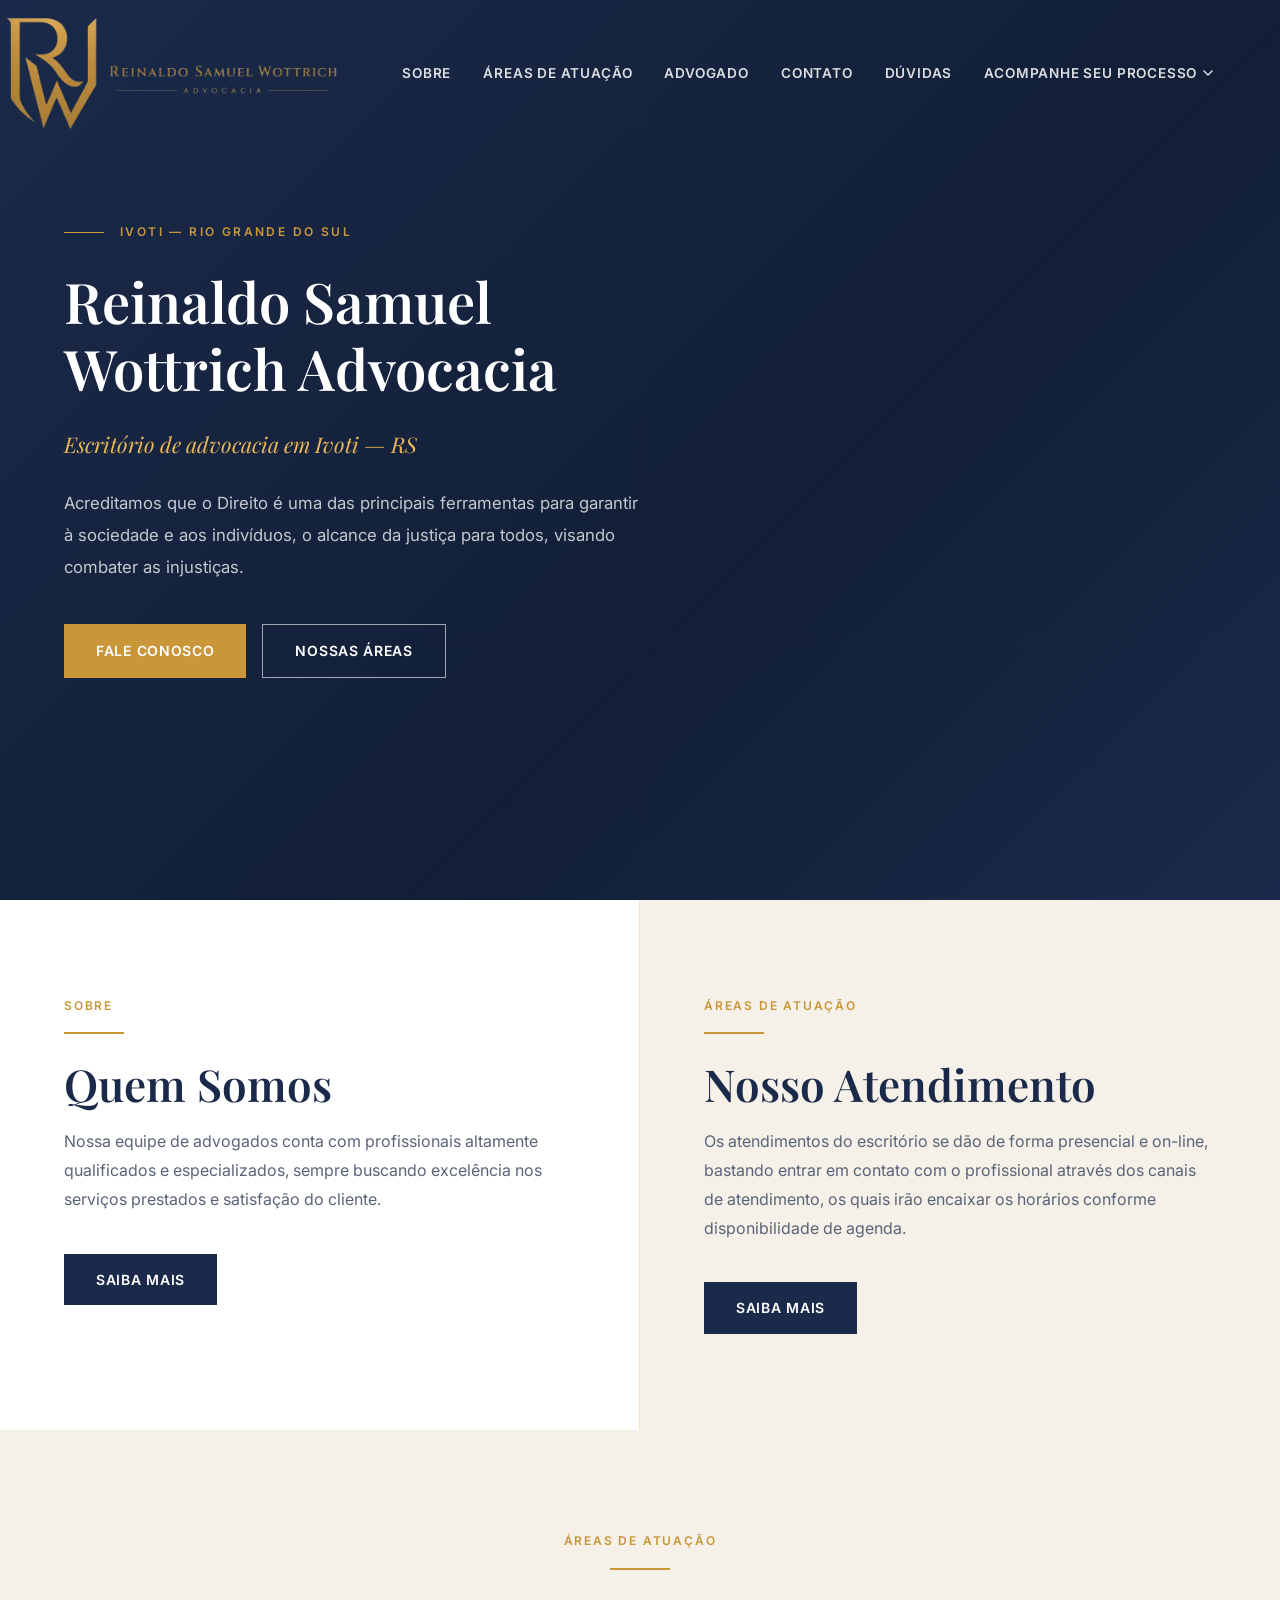
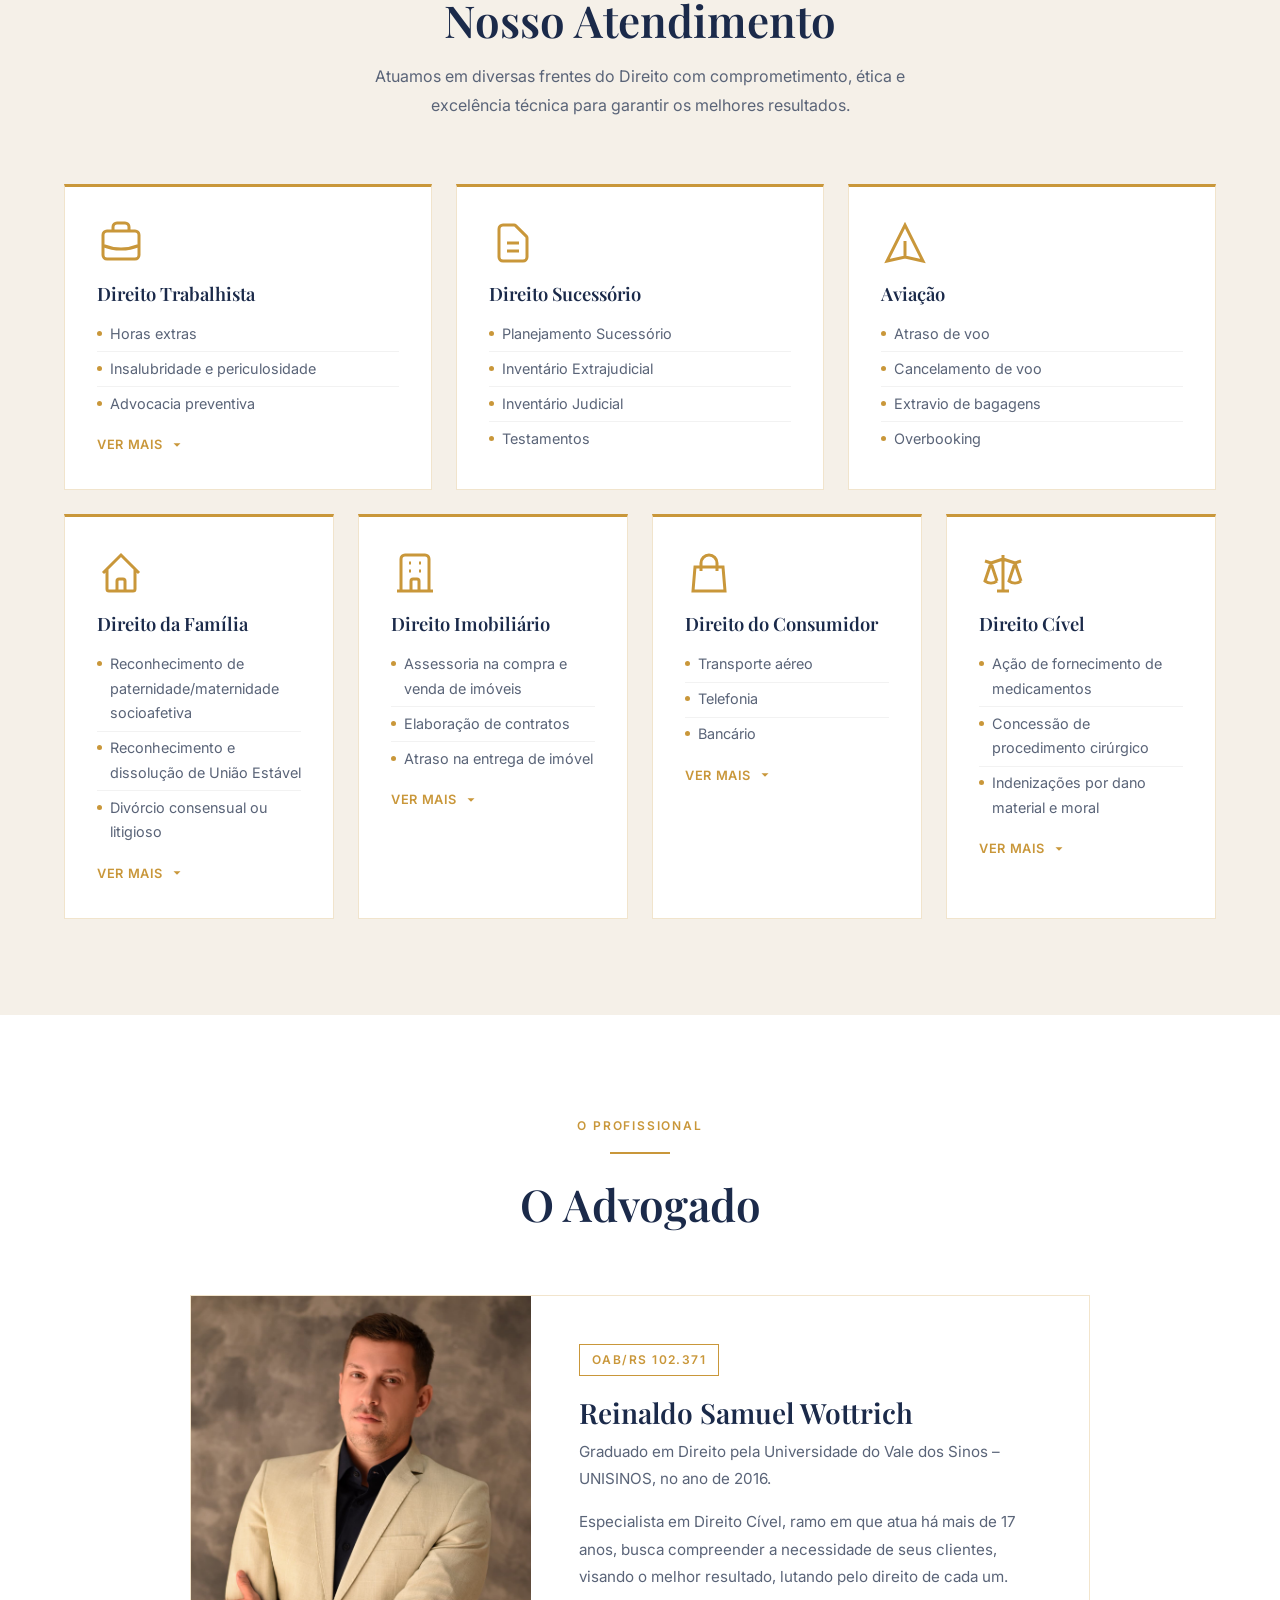
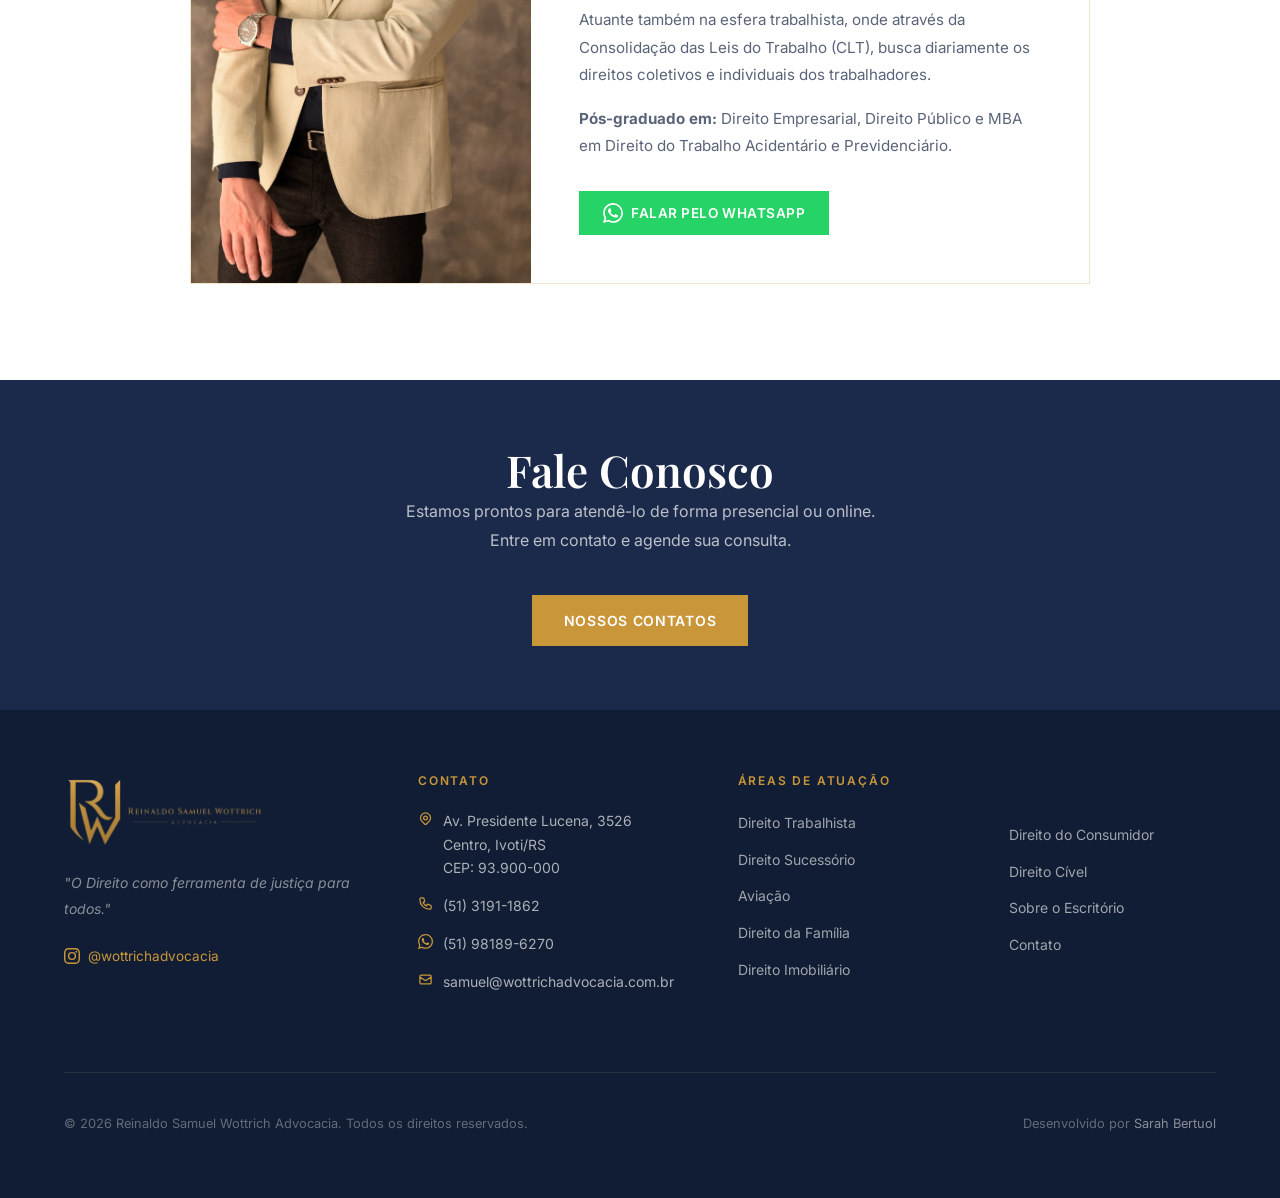
==== index.html @ cdc3a529 "Replace fonts with Playfair Display + Inter (matching RUMOSEG)" ====
<!DOCTYPE html>
<html lang="pt-BR">
<head>
  <meta charset="UTF-8" />
  <meta name="viewport" content="width=device-width, initial-scale=1.0" />
  <title>Reinaldo Samuel Wottrich Advocacia | Ivoti – RS</title>
  <meta name="description" content="Escritório de advocacia em Ivoti/RS especializado em Direito Trabalhista, Família, Sucessório, Cível, Imobiliário e mais. Atendimento presencial e online." />
  <meta name="robots" content="index, follow" />
  <link rel="canonical" href="https://wottrichadvocacia.com.br/" />

  <!-- Open Graph -->
  <meta property="og:type" content="website" />
  <meta property="og:url" content="https://wottrichadvocacia.com.br/" />
  <meta property="og:title" content="Reinaldo Samuel Wottrich Advocacia | Ivoti – RS" />
  <meta property="og:description" content="Escritório de advocacia em Ivoti/RS com atendimento presencial e online. Direito Trabalhista, Família, Sucessório, Cível, Imobiliário e mais." />
  <meta property="og:image" content="https://wottrichadvocacia.com.br/og-image.jpg" />
  <meta property="og:locale" content="pt_BR" />

  <!-- Favicon -->
  <link rel="icon" href="/favicon.ico" sizes="any" />
  <link rel="icon" type="image/svg+xml" href="/favicon.svg" />

  <!-- Fonts -->
  <link rel="preconnect" href="https://fonts.googleapis.com" />
  <link rel="preconnect" href="https://fonts.gstatic.com" crossorigin />
  <link href="https://fonts.googleapis.com/css2?family=Playfair+Display:ital,wght@0,400;0,600;0,700;1,400&family=Inter:wght@300;400;500;600&display=swap" rel="stylesheet" />

  <!-- CSS -->
  <link rel="stylesheet" href="/css/style.css" />

  <!-- Schema.org JSON-LD -->
  <script type="application/ld+json">
  {
    "@context": "https://schema.org",
    "@type": ["LegalService", "LocalBusiness"],
    "name": "Reinaldo Samuel Wottrich Advocacia",
    "url": "https://wottrichadvocacia.com.br",
    "telephone": "+55-51-3191-1862",
    "email": "samuel@wottrichadvocacia.com.br",
    "description": "Escritório de advocacia em Ivoti/RS especializado em Direito Trabalhista, Família, Sucessório, Cível, Imobiliário e do Consumidor.",
    "address": {
      "@type": "PostalAddress",
      "streetAddress": "Avenida Presidente Lucena, 3526",
      "addressLocality": "Ivoti",
      "addressRegion": "RS",
      "postalCode": "93900-000",
      "addressCountry": "BR"
    },
    "geo": {
      "@type": "GeoCoordinates",
      "latitude": -29.6106,
      "longitude": -51.1614
    },
    "openingHoursSpecification": {
      "@type": "OpeningHoursSpecification",
      "dayOfWeek": ["Monday","Tuesday","Wednesday","Thursday","Friday"],
      "opens": "08:00",
      "closes": "18:00"
    },
    "sameAs": [
      "https://www.instagram.com/wottrichadvocacia/"
    ]
  }
  </script>
</head>
<body>

  <!-- ===== NAVBAR ===== -->
  <header>
    <nav class="navbar" role="navigation" aria-label="Menu principal">
      <div class="container">
        <div class="navbar__inner">

          <!-- Logo -->
          <a href="/" class="navbar__logo" aria-label="Reinaldo Samuel Wottrich Advocacia — página inicial">
            <img src="/logo_wottrich_advocacia_-_horizontal.png"
              alt="Reinaldo Samuel Wottrich Advocacia"
              style="height:130px;width:auto;display:block" />
          </a>

          <!-- Desktop menu -->
          <ul class="navbar__menu" id="main-menu" role="list">
            <li><a class="navbar__link" href="/sobre">Sobre</a></li>
            <li><a class="navbar__link" href="/#areasdeatuacao">Áreas de Atuação</a></li>
            <li><a class="navbar__link" href="/#advogado">Advogado</a></li>
            <li><a class="navbar__link" href="/contato">Contato</a></li>
            <li><a class="navbar__link" href="/sobre#faq">Dúvidas</a></li>
            <li class="navbar__dropdown">
              <button
                class="navbar__dropdown-toggle"
                aria-haspopup="true"
                aria-expanded="false"
                aria-controls="processo-menu"
              >
                Acompanhe seu Processo
                <svg width="12" height="12" viewBox="0 0 12 12" aria-hidden="true">
                  <path d="M2 4l4 4 4-4" stroke="currentColor" stroke-width="1.5" fill="none" stroke-linecap="round"/>
                </svg>
              </button>
              <ul class="navbar__dropdown-menu" id="processo-menu" role="list">
                <li>
                  <a class="navbar__dropdown-item" href="https://www.trt4.jus.br/portais/trt4/consulta-rapida"
                    target="_blank" rel="noopener noreferrer">
                    Justiça do Trabalho
                  </a>
                </li>
                <li>
                  <a class="navbar__dropdown-item" href="https://www.tjrs.jus.br/novo/busca/?return=proc&client=wp_index"
                    target="_blank" rel="noopener noreferrer">
                    Tribunal de Justiça
                  </a>
                </li>
                <li>
                  <a class="navbar__dropdown-item" href="https://www.trf4.jus.br/trf4/controlador.php?acao=principal"
                    target="_blank" rel="noopener noreferrer">
                    Justiça Federal
                  </a>
                </li>
              </ul>
            </li>
          </ul>

          <!-- Hamburger -->
          <button
            class="navbar__hamburger"
            id="hamburger"
            aria-label="Abrir menu"
            aria-expanded="false"
            aria-controls="main-menu"
          >
            <span></span>
            <span></span>
            <span></span>
          </button>

        </div>
      </div>
    </nav>
  </header>

  <main>

    <!-- ===== HERO ===== -->
    <section class="hero" aria-labelledby="hero-title">
      <div class="hero__bg" aria-hidden="true"></div>
      <div class="container">
        <div class="hero__content fade-in">
          <div class="hero__eyebrow" aria-hidden="true">
            <span class="hero__eyebrow-line"></span>
            <span class="hero__eyebrow-text">Ivoti — Rio Grande do Sul</span>
          </div>
          <h1 class="hero__title" id="hero-title">Reinaldo Samuel<br>Wottrich Advocacia</h1>
          <p class="hero__subtitle">Escritório de advocacia em Ivoti — RS</p>
          <p class="hero__text">
            Acreditamos que o Direito é uma das principais ferramentas para garantir à
            sociedade e aos indivíduos, o alcance da justiça para todos, visando combater
            as injustiças.
          </p>
          <div class="hero__actions">
            <a class="btn btn--primary" href="/contato">Fale Conosco</a>
            <a class="btn btn--outline" href="#areasdeatuacao">Nossas Áreas</a>
          </div>
        </div>
      </div>
    </section>

    <!-- ===== PREVIEW: QUEM SOMOS + ATENDIMENTO ===== -->
    <section aria-label="Sobre o escritório e atendimento">
      <div class="preview-grid">

        <div class="preview-card fade-in">
          <span class="section-badge">Sobre</span>
          <div class="divider"></div>
          <h2 class="section-title">Quem Somos</h2>
          <p class="section-text">
            Nossa equipe de advogados conta com profissionais altamente qualificados e
            especializados, sempre buscando excelência nos serviços prestados e
            satisfação do cliente.
          </p>
          <a class="btn btn--navy" href="#advogado" style="align-self: flex-start">Saiba Mais</a>
        </div>

        <div class="preview-card fade-in">
          <span class="section-badge">Áreas de Atuação</span>
          <div class="divider"></div>
          <h2 class="section-title">Nosso Atendimento</h2>
          <p class="section-text">
            Os atendimentos do escritório se dão de forma presencial e on-line, bastando
            entrar em contato com o profissional através dos canais de atendimento, os
            quais irão encaixar os horários conforme disponibilidade de agenda.
          </p>
          <a class="btn btn--navy" href="#areasdeatuacao" style="align-self: flex-start">Saiba Mais</a>
        </div>

      </div>
    </section>

    <!-- ===== ÁREAS DE ATUAÇÃO ===== -->
    <section class="areas section" id="areasdeatuacao" aria-labelledby="areas-title">
      <div class="container">
        <div class="areas__header fade-in">
          <span class="section-badge">Áreas de Atuação</span>
          <div class="divider divider--center"></div>
          <h2 class="section-title" id="areas-title">Nosso Atendimento</h2>
          <p style="max-width:600px;margin-inline:auto;color:var(--text-muted)">
            Atuamos em diversas frentes do Direito com comprometimento, ética e
            excelência técnica para garantir os melhores resultados.
          </p>
        </div>

        <div class="areas__grid">

          <!-- 1. Trabalhista -->
          <article class="area-card fade-in" aria-label="Direito Trabalhista">
            <div class="area-card__icon" aria-hidden="true">
              <svg viewBox="0 0 24 24" fill="none" stroke="currentColor" stroke-width="1.5">
                <path d="M21 13.255A23.931 23.931 0 0112 15c-3.183 0-6.22-.62-9-1.745M16 6V4a2 2 0 00-2-2h-4a2 2 0 00-2 2v2m4 6h.01M5 20h14a2 2 0 002-2V8a2 2 0 00-2-2H5a2 2 0 00-2 2v10a2 2 0 002 2z"/>
              </svg>
            </div>
            <h3 class="area-card__title">Direito Trabalhista</h3>
            <ul class="area-card__list">
              <li>Horas extras</li>
              <li>Insalubridade e periculosidade</li>
              <li>Advocacia preventiva</li>
            </ul>
            <div class="area-card__extra">
              <ul class="area-card__list">
                <li>Reconhecimento de vínculo de emprego</li>
                <li>Atraso de recolhimento de FGTS e multa de 40%</li>
                <li>Equiparações salariais</li>
                <li>Indenizações lesivas ao contrato de trabalho</li>
                <li>Desvio de funções</li>
                <li>Reintegrações ao emprego</li>
                <li>Indenizações por doenças e acidentes de trabalho</li>
                <li>Estabilidades decorrentes do trabalho</li>
                <li>Danos morais por tratamento indigno no trabalho</li>
              </ul>
            </div>
            <button class="area-card__toggle" aria-expanded="false">
              <span class="toggle-label">Ver mais</span>
              <svg viewBox="0 0 24 24"><path d="M6 9l6 6 6-6"/></svg>
            </button>
          </article>

          <!-- 3. Sucessório -->
          <article class="area-card fade-in" aria-label="Direito Sucessório">
            <div class="area-card__icon" aria-hidden="true">
              <svg viewBox="0 0 24 24" fill="none" stroke="currentColor" stroke-width="1.5">
                <path d="M9 12h6m-6 4h6m2 5H7a2 2 0 01-2-2V5a2 2 0 012-2h5.586a1 1 0 01.707.293l5.414 5.414a1 1 0 01.293.707V19a2 2 0 01-2 2z"/>
              </svg>
            </div>
            <h3 class="area-card__title">Direito Sucessório</h3>
            <ul class="area-card__list">
              <li>Planejamento Sucessório</li>
              <li>Inventário Extrajudicial</li>
              <li>Inventário Judicial</li>
              <li>Testamentos</li>
            </ul>
          </article>

          <!-- 4. Aviação -->
          <article class="area-card fade-in" aria-label="Aviação">
            <div class="area-card__icon" aria-hidden="true">
              <svg viewBox="0 0 24 24" fill="none" stroke="currentColor" stroke-width="1.5">
                <path d="M12 19l9 2-9-18-9 18 9-2zm0 0v-8"/>
              </svg>
            </div>
            <h3 class="area-card__title">Aviação</h3>
            <ul class="area-card__list">
              <li>Atraso de voo</li>
              <li>Cancelamento de voo</li>
              <li>Extravio de bagagens</li>
              <li>Overbooking</li>
            </ul>
          </article>

          <!-- 5. Família -->
          <article class="area-card fade-in" aria-label="Direito da Família">
            <div class="area-card__icon" aria-hidden="true">
              <svg viewBox="0 0 24 24" fill="none" stroke="currentColor" stroke-width="1.5">
                <path d="M3 12l2-2m0 0l7-7 7 7M5 10v10a1 1 0 001 1h3m10-11l2 2m-2-2v10a1 1 0 01-1 1h-3m-6 0a1 1 0 001-1v-4a1 1 0 011-1h2a1 1 0 011 1v4a1 1 0 001 1m-6 0h6"/>
              </svg>
            </div>
            <h3 class="area-card__title">Direito da Família</h3>
            <ul class="area-card__list">
              <li>Reconhecimento de paternidade/maternidade socioafetiva</li>
              <li>Reconhecimento e dissolução de União Estável</li>
              <li>Divórcio consensual ou litigioso</li>
            </ul>
            <div class="area-card__extra">
              <ul class="area-card__list">
                <li>Ação de Alimentos: instituição, execução, revisão e exoneração</li>
                <li>Guarda de menores e regulamentação de visitas</li>
                <li>Tutela e Curatela</li>
                <li>Interdição e Emancipação</li>
                <li>Preparação e registro de testamentos</li>
                <li>Arrolamento e inventário de bens</li>
                <li>Planejamento sucessório</li>
              </ul>
            </div>
            <button class="area-card__toggle" aria-expanded="false">
              <span class="toggle-label">Ver mais</span>
              <svg viewBox="0 0 24 24"><path d="M6 9l6 6 6-6"/></svg>
            </button>
          </article>

          <!-- 6. Imobiliário -->
          <article class="area-card fade-in" aria-label="Direito Imobiliário">
            <div class="area-card__icon" aria-hidden="true">
              <svg viewBox="0 0 24 24" fill="none" stroke="currentColor" stroke-width="1.5">
                <path d="M19 21V5a2 2 0 00-2-2H7a2 2 0 00-2 2v16m14 0h2m-2 0h-5m-9 0H3m2 0h5M9 7h1m-1 4h1m4-4h1m-1 4h1m-5 10v-5a1 1 0 011-1h2a1 1 0 011 1v5m-4 0h4"/>
              </svg>
            </div>
            <h3 class="area-card__title">Direito Imobiliário</h3>
            <ul class="area-card__list">
              <li>Assessoria na compra e venda de imóveis</li>
              <li>Elaboração de contratos</li>
              <li>Atraso na entrega de imóvel</li>
            </ul>
            <div class="area-card__extra">
              <ul class="area-card__list">
                <li>Defeitos estruturais</li>
                <li>Lei de inquilinato (locação residencial e comercial)</li>
              </ul>
            </div>
            <button class="area-card__toggle" aria-expanded="false">
              <span class="toggle-label">Ver mais</span>
              <svg viewBox="0 0 24 24"><path d="M6 9l6 6 6-6"/></svg>
            </button>
          </article>

          <!-- 7. Consumidor -->
          <article class="area-card fade-in" aria-label="Direito do Consumidor">
            <div class="area-card__icon" aria-hidden="true">
              <svg viewBox="0 0 24 24" fill="none" stroke="currentColor" stroke-width="1.5">
                <path d="M16 11V7a4 4 0 00-8 0v4M5 9h14l1 12H4L5 9z"/>
              </svg>
            </div>
            <h3 class="area-card__title">Direito do Consumidor</h3>
            <ul class="area-card__list">
              <li>Transporte aéreo</li>
              <li>Telefonia</li>
              <li>Bancário</li>
            </ul>
            <div class="area-card__extra">
              <ul class="area-card__list">
                <li>Proteção de dados</li>
                <li>Cobranças indevidas</li>
                <li>Danos morais</li>
              </ul>
            </div>
            <button class="area-card__toggle" aria-expanded="false">
              <span class="toggle-label">Ver mais</span>
              <svg viewBox="0 0 24 24"><path d="M6 9l6 6 6-6"/></svg>
            </button>
          </article>

          <!-- 8. Cível -->
          <article class="area-card fade-in" aria-label="Direito Cível">
            <div class="area-card__icon" aria-hidden="true">
              <svg viewBox="0 0 24 24" fill="none" stroke="currentColor" stroke-width="1.5">
                <path d="M3 6l3 1m0 0l-3 9a5.002 5.002 0 006.001 0M6 7l3 9M6 7l6-2m6 2l3-1m-3 1l-3 9a5.002 5.002 0 006.001 0M18 7l3 9m-3-9l-6-2m0-2v2m0 16V5m0 16H9m3 0h3"/>
              </svg>
            </div>
            <h3 class="area-card__title">Direito Cível</h3>
            <ul class="area-card__list">
              <li>Ação de fornecimento de medicamentos</li>
              <li>Concessão de procedimento cirúrgico</li>
              <li>Indenizações por dano material e moral</li>
            </ul>
            <div class="area-card__extra">
              <ul class="area-card__list">
                <li>Ação para concessão de liminar em procedimento de TAVI</li>
                <li>Código de Defesa do Consumidor</li>
                <li>Ações de cobranças</li>
                <li>Usucapião</li>
                <li>Adoção</li>
                <li>Acidente de trânsito</li>
              </ul>
            </div>
            <button class="area-card__toggle" aria-expanded="false">
              <span class="toggle-label">Ver mais</span>
              <svg viewBox="0 0 24 24"><path d="M6 9l6 6 6-6"/></svg>
            </button>
          </article>

        </div>
      </div>
    </section>

    <!-- ===== ADVOGADO ===== -->
    <section class="advogado section" id="advogado" aria-labelledby="advogado-title">
      <div class="container">
        <div class="areas__header fade-in" style="text-align:center;margin-bottom:var(--space-xl)">
          <span class="section-badge">O Profissional</span>
          <div class="divider divider--center"></div>
          <h2 class="section-title" id="advogado-title">O Advogado</h2>
        </div>

        <div class="advogado__card fade-in">
          <div class="advogado__photo">
            <img
              src="/reinaldo.jpg"
              alt="Dr. Reinaldo Samuel Wottrich — Advogado OAB/RS 102.371"
              loading="lazy"
              style="width:100%;height:100%;object-fit:cover;object-position:top center"
              onerror="this.style.display='none';this.nextElementSibling.style.display='flex'"
            />
            <div class="advogado__photo-placeholder" aria-hidden="true" style="display:none">
              <svg viewBox="0 0 24 24" fill="none" stroke="currentColor" stroke-width="1" aria-hidden="true">
                <path d="M20 21v-2a4 4 0 00-4-4H8a4 4 0 00-4 4v2M12 11a4 4 0 100-8 4 4 0 000 8z"/>
              </svg>
              <span>Foto do Advogado</span>
            </div>
          </div>

          <div class="advogado__info">
            <span class="advogado__oab">OAB/RS 102.371</span>
            <h3 class="advogado__name">Reinaldo Samuel Wottrich</h3>
            <div class="advogado__bio">
              <p>
                Graduado em Direito pela Universidade do Vale dos Sinos – UNISINOS, no ano de 2016.
              </p>
              <p>
                Especialista em Direito Cível, ramo em que atua há mais de 17 anos, busca
                compreender a necessidade de seus clientes, visando o melhor resultado, lutando
                pelo direito de cada um.
              </p>
              <p>
                Atuante também na esfera trabalhista, onde através da Consolidação das Leis do
                Trabalho (CLT), busca diariamente os direitos coletivos e individuais dos
                trabalhadores.
              </p>
              <p>
                <strong>Pós-graduado em:</strong> Direito Empresarial, Direito Público e MBA em
                Direito do Trabalho Acidentário e Previdenciário.
              </p>
            </div>
            <a
              class="btn btn--whatsapp"
              href="https://api.whatsapp.com/send?phone=555181896270&text=Ol%C3%A1%20Samuel.%20Venho%20atrav%C3%A9s%20do%20site%20e%20gostaria%20de%20ter%20mais%20informa%C3%A7%C3%B5es%20sobre%20o%20atendimento%20do%20seu%20escrit%C3%B3rio."
              target="_blank"
              rel="noopener noreferrer"
              aria-label="Entrar em contato pelo WhatsApp"
            >
              <svg width="20" height="20" viewBox="0 0 24 24" fill="currentColor" aria-hidden="true">
                <path d="M17.472 14.382c-.297-.149-1.758-.867-2.03-.967-.273-.099-.471-.148-.67.15-.197.297-.767.966-.94 1.164-.173.199-.347.223-.644.075-.297-.15-1.255-.463-2.39-1.475-.883-.788-1.48-1.761-1.653-2.059-.173-.297-.018-.458.13-.606.134-.133.298-.347.446-.52.149-.174.198-.298.298-.497.099-.198.05-.371-.025-.52-.075-.149-.669-1.612-.916-2.207-.242-.579-.487-.5-.669-.51-.173-.008-.371-.01-.57-.01-.198 0-.52.074-.792.372-.272.297-1.04 1.016-1.04 2.479 0 1.462 1.065 2.875 1.213 3.074.149.198 2.096 3.2 5.077 4.487.709.306 1.262.489 1.694.625.712.227 1.36.195 1.871.118.571-.085 1.758-.719 2.006-1.413.248-.694.248-1.289.173-1.413-.074-.124-.272-.198-.57-.347m-5.421 7.403h-.004a9.87 9.87 0 01-5.031-1.378l-.361-.214-3.741.982.998-3.648-.235-.374a9.86 9.86 0 01-1.51-5.26c.001-5.45 4.436-9.884 9.888-9.884 2.64 0 5.122 1.03 6.988 2.898a9.825 9.825 0 012.893 6.994c-.003 5.45-4.437 9.884-9.885 9.884m8.413-18.297A11.815 11.815 0 0012.05 0C5.495 0 .16 5.335.157 11.892c0 2.096.547 4.142 1.588 5.945L.057 24l6.305-1.654a11.882 11.882 0 005.683 1.448h.005c6.554 0 11.89-5.335 11.893-11.893a11.821 11.821 0 00-3.48-8.413z"/>
              </svg>
              Falar pelo WhatsApp
            </a>
          </div>
        </div>
      </div>
    </section>

    <!-- ===== CTA FALE CONOSCO ===== -->
    <section class="cta-section fade-in" aria-labelledby="cta-title">
      <div class="container">
        <h2 id="cta-title">Fale Conosco</h2>
        <p>Estamos prontos para atendê-lo de forma presencial ou online. Entre em contato e agende sua consulta.</p>
        <a class="btn btn--primary" href="/contato">Nossos Contatos</a>
      </div>
    </section>

  </main>

  <!-- ===== FOOTER ===== -->
  <footer class="footer" role="contentinfo">
    <div class="container">
      <div class="footer__grid">

        <!-- Brand -->
        <div class="footer__brand">
          <a href="/" aria-label="Reinaldo Samuel Wottrich Advocacia — página inicial">
            <img src="/logo_wottrich_advocacia_-_horizontal.png" alt="Reinaldo Samuel Wottrich Advocacia" class="footer__icon" />
          </a>
          <p class="footer__tagline">
            "O Direito como ferramenta de justiça para todos."
          </p>
          <div class="footer__social">
            <a href="https://www.instagram.com/wottrichadvocacia/"
               target="_blank" rel="noopener noreferrer"
               aria-label="Instagram do escritório">
              <svg width="16" height="16" viewBox="0 0 24 24" fill="currentColor" aria-hidden="true">
                <path d="M12 2.163c3.204 0 3.584.012 4.85.07 3.252.148 4.771 1.691 4.919 4.919.058 1.265.069 1.645.069 4.849 0 3.205-.012 3.584-.069 4.849-.149 3.225-1.664 4.771-4.919 4.919-1.266.058-1.644.07-4.85.07-3.204 0-3.584-.012-4.849-.07-3.26-.149-4.771-1.699-4.919-4.92-.058-1.265-.07-1.644-.07-4.849 0-3.204.013-3.583.07-4.849.149-3.227 1.664-4.771 4.919-4.919 1.266-.057 1.645-.069 4.849-.069zM12 0C8.741 0 8.333.014 7.053.072 2.695.272.273 2.69.073 7.052.014 8.333 0 8.741 0 12c0 3.259.014 3.668.072 4.948.2 4.358 2.618 6.78 6.98 6.98C8.333 23.986 8.741 24 12 24c3.259 0 3.668-.014 4.948-.072 4.354-.2 6.782-2.618 6.979-6.98.059-1.28.073-1.689.073-4.948 0-3.259-.014-3.667-.072-4.947-.196-4.354-2.617-6.78-6.979-6.98C15.668.014 15.259 0 12 0zm0 5.838a6.162 6.162 0 100 12.324 6.162 6.162 0 000-12.324zM12 16a4 4 0 110-8 4 4 0 010 8zm6.406-11.845a1.44 1.44 0 100 2.881 1.44 1.44 0 000-2.881z"/>
              </svg>
              @wottrichadvocacia
            </a>
          </div>
        </div>

        <!-- Contato -->
        <div>
          <h4 class="footer__heading">Contato</h4>
          <ul class="footer__contacts">
            <li>
              <svg viewBox="0 0 24 24" fill="none" stroke="currentColor" stroke-width="2" aria-hidden="true">
                <path d="M17.657 16.657L13.414 20.9a1.998 1.998 0 01-2.827 0l-4.244-4.243a8 8 0 1111.314 0z"/>
                <path d="M15 11a3 3 0 11-6 0 3 3 0 016 0z"/>
              </svg>
              <a href="https://www.google.com/maps/search/?api=1&query=Av.+Presidente+Lucena%2C+3526%2C+Centro%2C+Ivoti%2C+RS" target="_blank" rel="noopener noreferrer">Av. Presidente Lucena, 3526<br>Centro, Ivoti/RS<br>CEP: 93.900-000</a>
            </li>
            <li>
              <svg viewBox="0 0 24 24" fill="none" stroke="currentColor" stroke-width="2" aria-hidden="true">
                <path d="M3 5a2 2 0 012-2h3.28a1 1 0 01.948.684l1.498 4.493a1 1 0 01-.502 1.21l-2.257 1.13a11.042 11.042 0 005.516 5.516l1.13-2.257a1 1 0 011.21-.502l4.493 1.498a1 1 0 01.684.949V19a2 2 0 01-2 2h-1C9.716 21 3 14.284 3 6V5z"/>
              </svg>
              <a href="tel:+555131911862">(51) 3191-1862</a>
            </li>
            <li>
              <svg viewBox="0 0 24 24" fill="currentColor" aria-hidden="true">
                <path d="M17.472 14.382c-.297-.149-1.758-.867-2.03-.967-.273-.099-.471-.148-.67.15-.197.297-.767.966-.94 1.164-.173.199-.347.223-.644.075-.297-.15-1.255-.463-2.39-1.475-.883-.788-1.48-1.761-1.653-2.059-.173-.297-.018-.458.13-.606.134-.133.298-.347.446-.52.149-.174.198-.298.298-.497.099-.198.05-.371-.025-.52-.075-.149-.669-1.612-.916-2.207-.242-.579-.487-.5-.669-.51-.173-.008-.371-.01-.57-.01-.198 0-.52.074-.792.372-.272.297-1.04 1.016-1.04 2.479 0 1.462 1.065 2.875 1.213 3.074.149.198 2.096 3.2 5.077 4.487.709.306 1.262.489 1.694.625.712.227 1.36.195 1.871.118.571-.085 1.758-.719 2.006-1.413.248-.694.248-1.289.173-1.413-.074-.124-.272-.198-.57-.347m-5.421 7.403h-.004a9.87 9.87 0 01-5.031-1.378l-.361-.214-3.741.982.998-3.648-.235-.374a9.86 9.86 0 01-1.51-5.26c.001-5.45 4.436-9.884 9.888-9.884 2.64 0 5.122 1.03 6.988 2.898a9.825 9.825 0 012.893 6.994c-.003 5.45-4.437 9.884-9.885 9.884m8.413-18.297A11.815 11.815 0 0012.05 0C5.495 0 .16 5.335.157 11.892c0 2.096.547 4.142 1.588 5.945L.057 24l6.305-1.654a11.882 11.882 0 005.683 1.448h.005c6.554 0 11.89-5.335 11.893-11.893a11.821 11.821 0 00-3.48-8.413z"/>
              </svg>
              <a href="https://api.whatsapp.com/send?phone=555181896270&text=Ol%C3%A1%20Samuel.%20Venho%20atrav%C3%A9s%20do%20site%20e%20gostaria%20de%20ter%20mais%20informa%C3%A7%C3%B5es%20sobre%20o%20atendimento%20do%20seu%20escrit%C3%B3rio."
                 target="_blank" rel="noopener noreferrer">
                (51) 98189-6270
              </a>
            </li>
            <li>
              <svg viewBox="0 0 24 24" fill="none" stroke="currentColor" stroke-width="2" aria-hidden="true">
                <path d="M3 8l7.89 5.26a2 2 0 002.22 0L21 8M5 19h14a2 2 0 002-2V7a2 2 0 00-2-2H5a2 2 0 00-2 2v10a2 2 0 002 2z"/>
              </svg>
              <a href="mailto:samuel@wottrichadvocacia.com.br">samuel@wottrichadvocacia.com.br</a>
            </li>
          </ul>
        </div>

        <!-- Áreas col 1 -->
        <div>
          <h4 class="footer__heading">Áreas de Atuação</h4>
          <ul class="footer__links">
            <li><a href="/#areasdeatuacao">Direito Trabalhista</a></li>
            <li><a href="/#areasdeatuacao">Direito Sucessório</a></li>
            <li><a href="/#areasdeatuacao">Aviação</a></li>
            <li><a href="/#areasdeatuacao">Direito da Família</a></li>
            <li><a href="/#areasdeatuacao">Direito Imobiliário</a></li>
          </ul>
        </div>

        <!-- Áreas col 2 -->
        <div>
          <h4 class="footer__heading">&nbsp;</h4>
          <ul class="footer__links" style="margin-top:2rem">
            <li><a href="/#areasdeatuacao">Direito do Consumidor</a></li>
            <li><a href="/#areasdeatuacao">Direito Cível</a></li>
            <li><a href="/sobre">Sobre o Escritório</a></li>
            <li><a href="/contato">Contato</a></li>
          </ul>
        </div>

      </div>

      <div class="footer__bottom">
        <span>© 2026 Reinaldo Samuel Wottrich Advocacia. Todos os direitos reservados.</span>
        <span>
          Desenvolvido por
          <a href="https://api.whatsapp.com/send?phone=5554981490779"
             target="_blank" rel="noopener noreferrer">
            Sarah Bertuol
          </a>
        </span>
      </div>
    </div>
  </footer>

  <script src="/js/main.js"></script>
</body>
</html>
---- css/style.css ----
/* ===== CSS CUSTOM PROPERTIES ===== */
:root {
  --navy: #1B2A4A;
  --navy-dark: #111d34;
  --gold: #C9973A;
  --gold-light: #E8B85A;
  --cream: #F5F0E8;
  --white: #FFFFFF;
  --text-dark: #1a1a2e;
  --text-muted: #5a6478;
  --border-light: rgba(201, 151, 58, 0.25);

  --font-heading: 'Playfair Display', Georgia, serif;
  --font-body: 'Inter', system-ui, sans-serif;

  --space-xs: 0.5rem;
  --space-sm: 1rem;
  --space-md: 1.5rem;
  --space-lg: 2.5rem;
  --space-xl: 4rem;
  --space-2xl: 6rem;

  --max-w: 1200px;
  --transition: 0.3s ease;
}

/* ===== RESET & BASE ===== */
*, *::before, *::after { box-sizing: border-box; margin: 0; padding: 0; }

html { scroll-behavior: smooth; font-size: 16px; }

body {
  font-family: var(--font-body);
  font-weight: 400;
  color: var(--text-dark);
  background-color: var(--white);
  line-height: 1.7;
  -webkit-font-smoothing: antialiased;
}

img { max-width: 100%; height: auto; display: block; }

a { color: inherit; text-decoration: none; transition: color var(--transition); }

ul { list-style: none; }

/* ===== TYPOGRAPHY ===== */
h1, h2, h3, h4 {
  font-family: var(--font-heading);
  font-weight: 600;
  line-height: 1.2;
  color: var(--navy);
}

h1 { font-size: clamp(2rem, 5vw, 3.5rem); }
h2 { font-size: clamp(1.75rem, 4vw, 2.75rem); }
h3 { font-size: clamp(1.25rem, 2.5vw, 1.75rem); }
h4 { font-size: 1.125rem; }

p { font-size: 1rem; color: var(--text-muted); line-height: 1.8; }

/* ===== UTILITY ===== */
.container {
  width: 100%;
  max-width: var(--max-w);
  margin-inline: auto;
  padding-inline: var(--space-md);
}

.section { padding-block: var(--space-2xl); }

.section-badge {
  display: inline-block;
  font-family: var(--font-body);
  font-weight: 600;
  font-size: 0.75rem;
  letter-spacing: 0.15em;
  text-transform: uppercase;
  color: var(--gold);
  margin-bottom: var(--space-sm);
}

.section-title {
  color: var(--navy);
  margin-bottom: var(--space-sm);
}

.section-text {
  max-width: 600px;
  color: var(--text-muted);
  margin-bottom: var(--space-lg);
}

/* Gold divider */
.divider {
  width: 60px;
  height: 2px;
  background: var(--gold);
  margin-bottom: var(--space-md);
}

.divider--center { margin-inline: auto; }

/* ===== BUTTONS ===== */
.btn {
  display: inline-flex;
  align-items: center;
  gap: var(--space-xs);
  padding: 0.875rem 2rem;
  font-family: var(--font-body);
  font-weight: 600;
  font-size: 0.875rem;
  letter-spacing: 0.05em;
  text-transform: uppercase;
  cursor: pointer;
  border: none;
  transition: all var(--transition);
  text-decoration: none;
}

.btn--primary {
  background-color: var(--gold);
  color: var(--white);
}
.btn--primary:hover { background-color: var(--gold-light); color: var(--white); }

.btn--outline {
  background-color: transparent;
  color: var(--white);
  border: 1px solid rgba(255,255,255,0.6);
}
.btn--outline:hover { border-color: var(--gold); color: var(--gold); }

.btn--navy {
  background-color: var(--navy);
  color: var(--white);
}
.btn--navy:hover { background-color: var(--navy-dark); }

.btn--whatsapp {
  background-color: #25D366;
  color: var(--white);
  font-size: 0.85rem;
  padding: 0.65rem 1.5rem;
  letter-spacing: 0.04em;
}
.btn--whatsapp:hover { background-color: #1ebe5d; color: var(--white); }

/* ===== NAVBAR ===== */
.navbar {
  position: fixed;
  top: 0;
  left: 0;
  right: 0;
  z-index: 1000;
  transition: background-color var(--transition), box-shadow var(--transition);
  padding-block: 0.5rem;
}

.navbar.scrolled {
  background-color: var(--navy);
  box-shadow: 0 2px 20px rgba(0,0,0,0.2);
}

.navbar__inner {
  display: flex;
  align-items: center;
  justify-content: space-between;
  gap: var(--space-md);
}

.navbar__logo {
  display: flex;
  align-items: center;
}

.navbar__logo img {
  height: 130px;
  width: auto;
  display: block;
}

.navbar .container {
  max-width: 100%;
  margin-left: 0;
  padding-left: 0;
  padding-right: 2rem;
}

.navbar__menu {
  display: flex;
  align-items: center;
  gap: 2rem;
  flex: 1;
  justify-content: center;
}

.navbar__link {
  font-size: 0.85rem;
  font-weight: 600;
  letter-spacing: 0.06em;
  text-transform: uppercase;
  color: rgba(255,255,255,0.85);
  position: relative;
  padding-bottom: 2px;
}

.navbar__link::after {
  content: '';
  position: absolute;
  bottom: -2px;
  left: 0;
  width: 0;
  height: 1px;
  background: var(--gold);
  transition: width var(--transition);
}

.navbar__link:hover { color: var(--gold); }
.navbar__link:hover::after { width: 100%; }

/* Dropdown */
.navbar__dropdown {
  position: relative;
}

.navbar__dropdown-toggle {
  display: flex;
  align-items: center;
  gap: 0.3rem;
  font-size: 0.85rem;
  font-weight: 600;
  letter-spacing: 0.06em;
  text-transform: uppercase;
  color: rgba(255,255,255,0.85);
  cursor: pointer;
  background: none;
  border: none;
  padding: 0;
  font-family: var(--font-body);
}

.navbar__dropdown-toggle:hover { color: var(--gold); }

.navbar__dropdown-toggle svg {
  transition: transform var(--transition);
  fill: currentColor;
}

.navbar__dropdown.open .navbar__dropdown-toggle { color: var(--gold); }
.navbar__dropdown.open .navbar__dropdown-toggle svg { transform: rotate(180deg); }

.navbar__dropdown-menu {
  position: absolute;
  top: calc(100% + 1rem);
  right: 0;
  min-width: 260px;
  background-color: var(--white);
  border-top: 2px solid var(--gold);
  box-shadow: 0 8px 30px rgba(0,0,0,0.12);
  opacity: 0;
  pointer-events: none;
  transform: translateY(-8px);
  transition: opacity var(--transition), transform var(--transition);
}

.navbar__dropdown.open .navbar__dropdown-menu {
  opacity: 1;
  pointer-events: all;
  transform: translateY(0);
}

.navbar__dropdown-item {
  display: block;
  padding: 0.875rem 1.25rem;
  font-size: 0.85rem;
  font-weight: 600;
  color: var(--navy);
  border-bottom: 1px solid var(--cream);
  transition: background-color var(--transition), color var(--transition);
}

.navbar__dropdown-item:last-child { border-bottom: none; }
.navbar__dropdown-item:hover { background-color: var(--cream); color: var(--gold); }

/* Hamburger */
.navbar__hamburger {
  display: none;
  flex-direction: column;
  justify-content: center;
  gap: 5px;
  width: 36px;
  height: 36px;
  background: none;
  border: none;
  cursor: pointer;
  padding: 4px;
}

.navbar__hamburger span {
  display: block;
  width: 100%;
  height: 2px;
  background-color: var(--white);
  transition: all var(--transition);
}

.navbar__hamburger.open span:nth-child(1) { transform: translateY(7px) rotate(45deg); }
.navbar__hamburger.open span:nth-child(2) { opacity: 0; }
.navbar__hamburger.open span:nth-child(3) { transform: translateY(-7px) rotate(-45deg); }

/* ===== HERO ===== */
.hero {
  position: relative;
  min-height: 100vh;
  display: flex;
  align-items: center;
  background-color: var(--navy-dark);
  overflow: hidden;
}

.hero__bg {
  position: absolute;
  inset: 0;
  background:
    linear-gradient(
      135deg,
      rgba(27, 42, 74, 0.96) 0%,
      rgba(17, 29, 52, 0.88) 60%,
      rgba(27, 42, 74, 0.75) 100%
    ),
    url("data:image/svg+xml,%3Csvg xmlns='http://www.w3.org/2000/svg' width='400' height='400'%3E%3Crect fill='%231B2A4A' width='400' height='400'/%3E%3Cline x1='0' y1='200' x2='400' y2='200' stroke='%23C9973A' stroke-width='0.3' stroke-opacity='0.15'/%3E%3Cline x1='200' y1='0' x2='200' y2='400' stroke='%23C9973A' stroke-width='0.3' stroke-opacity='0.15'/%3E%3C/svg%3E");
  background-size: cover;
}

.hero__content {
  position: relative;
  z-index: 1;
  max-width: 750px;
}

.hero__eyebrow {
  display: flex;
  align-items: center;
  gap: 1rem;
  margin-bottom: 1.5rem;
}

.hero__eyebrow-line {
  width: 40px;
  height: 1px;
  background: var(--gold);
}

.hero__eyebrow-text {
  font-size: 0.75rem;
  font-weight: 600;
  letter-spacing: 0.2em;
  text-transform: uppercase;
  color: var(--gold);
}

.hero__title {
  color: var(--white);
  margin-bottom: var(--space-md);
}

.hero__subtitle {
  font-family: var(--font-heading);
  font-size: clamp(1.1rem, 2.5vw, 1.35rem);
  font-weight: 400;
  color: var(--gold-light);
  margin-bottom: var(--space-md);
  font-style: italic;
}

.hero__text {
  color: rgba(255,255,255,0.75);
  font-size: 1.05rem;
  max-width: 580px;
  margin-bottom: var(--space-lg);
  line-height: 1.9;
}

.hero__actions {
  display: flex;
  flex-wrap: wrap;
  gap: var(--space-sm);
}

/* ===== SECTION: QUEM SOMOS PREVIEW ===== */
.preview-grid {
  display: grid;
  grid-template-columns: 1fr 1fr;
  gap: 0;
}

.preview-card {
  padding: var(--space-2xl) var(--space-xl);
  display: flex;
  flex-direction: column;
}

.preview-card:first-child {
  background-color: var(--white);
  border-right: 1px solid var(--border-light);
}

.preview-card:last-child {
  background-color: var(--cream);
}

/* ===== ÁREAS DE ATUAÇÃO ===== */
.areas { background-color: var(--cream); }

.areas__header {
  text-align: center;
  margin-bottom: var(--space-xl);
}

.areas__grid {
  display: grid;
  grid-template-columns: repeat(12, 1fr);
  gap: 1.5rem;
}

.areas__grid .area-card:nth-child(-n+3) { grid-column: span 4; }
.areas__grid .area-card:nth-child(n+4)  { grid-column: span 3; }

.area-card {
  background-color: var(--white);
  border: 1px solid var(--border-light);
  border-top: 3px solid var(--gold);
  padding: 2rem;
  transition: box-shadow var(--transition), transform var(--transition);
}

.area-card:hover {
  box-shadow: 0 8px 32px rgba(27,42,74,0.1);
  transform: translateY(-3px);
}

.area-card__icon {
  width: 48px;
  height: 48px;
  color: var(--gold);
  margin-bottom: 1rem;
}

.area-card__icon svg { width: 100%; height: 100%; }

.area-card__title {
  font-size: 1.15rem;
  color: var(--navy);
  margin-bottom: 0.75rem;
}

.area-card__list {
  padding-left: 0;
}

.area-card__list li {
  font-size: 0.9rem;
  color: var(--text-muted);
  padding: 0.3rem 0;
  border-bottom: 1px solid rgba(0,0,0,0.05);
  display: flex;
  align-items: flex-start;
  gap: 0.5rem;
}

.area-card__list li::before {
  content: '';
  display: inline-block;
  width: 5px;
  height: 5px;
  border-radius: 50%;
  background: var(--gold);
  margin-top: 0.55rem;
  flex-shrink: 0;
}

.area-card__list li:last-child { border-bottom: none; }

.area-card__toggle {
  display: inline-flex;
  align-items: center;
  gap: 0.4rem;
  margin-top: 1rem;
  font-size: 0.8rem;
  font-weight: 600;
  letter-spacing: 0.05em;
  text-transform: uppercase;
  color: var(--gold);
  cursor: pointer;
  background: none;
  border: none;
  padding: 0;
  font-family: var(--font-body);
}

.area-card__toggle svg {
  transition: transform var(--transition);
  width: 14px;
  height: 14px;
  fill: currentColor;
}

.area-card__toggle.open svg { transform: rotate(180deg); }

.area-card__extra { display: none; }
.area-card__extra.open { display: block; }

/* ===== ADVOGADO ===== */
.advogado { background-color: var(--white); }

.advogado__card {
  display: grid;
  grid-template-columns: 340px 1fr;
  gap: 0;
  border: 1px solid var(--border-light);
  overflow: hidden;
  max-width: 900px;
  margin: 0 auto;
}

.advogado__photo {
  background-color: var(--navy);
  min-height: 420px;
  display: flex;
  align-items: stretch;
  justify-content: center;
  position: relative;
  overflow: hidden;
}

.advogado__photo-placeholder {
  width: 100%;
  height: 100%;
  min-height: 420px;
  background: linear-gradient(160deg, var(--navy) 0%, var(--navy-dark) 100%);
  display: flex;
  flex-direction: column;
  align-items: center;
  justify-content: center;
  gap: 1rem;
}

.advogado__photo-placeholder svg {
  width: 80px;
  height: 80px;
  color: rgba(201,151,58,0.4);
}

.advogado__photo-placeholder span {
  font-size: 0.75rem;
  letter-spacing: 0.1em;
  text-transform: uppercase;
  color: rgba(255,255,255,0.3);
}

.advogado__info {
  padding: 3rem;
}

.advogado__oab {
  display: inline-block;
  font-size: 0.75rem;
  font-weight: 600;
  letter-spacing: 0.12em;
  text-transform: uppercase;
  color: var(--gold);
  border: 1px solid var(--gold);
  padding: 0.3rem 0.75rem;
  margin-bottom: 1.25rem;
}

.advogado__name {
  margin-bottom: 0.5rem;
}

.advogado__bio {
  margin-bottom: 2rem;
}

.advogado__bio p {
  margin-bottom: 1rem;
  font-size: 0.95rem;
}

/* ===== CTA SECTION ===== */
.cta-section {
  background-color: var(--navy);
  padding-block: var(--space-xl);
  text-align: center;
}

.cta-section h2 { color: var(--white); }
.cta-section p { color: rgba(255,255,255,0.7); max-width: 500px; margin-inline: auto; margin-bottom: var(--space-lg); }

/* ===== FOOTER ===== */
.footer {
  background-color: var(--navy-dark);
  color: rgba(255,255,255,0.75);
  padding-block: var(--space-xl);
}

.footer__grid {
  display: grid;
  grid-template-columns: 1.4fr 1fr 1fr 1fr;
  gap: var(--space-xl);
  padding-bottom: var(--space-xl);
  border-bottom: 1px solid rgba(255,255,255,0.08);
  margin-bottom: var(--space-lg);
}

.footer__brand { }

.footer__icon {
  height: 76px;
  width: auto;
  display: block;
  margin-bottom: 1.25rem;
}

.footer__logo-text {
  display: flex;
  flex-direction: column;
  line-height: 1.3;
  margin-bottom: 1.25rem;
}

.footer__logo-text span:first-child {
  font-family: var(--font-heading);
  font-size: 1.3rem;
  color: var(--white);
}

.footer__logo-text span:last-child {
  font-size: 0.7rem;
  letter-spacing: 0.15em;
  text-transform: uppercase;
  color: var(--gold);
}

.footer__tagline {
  font-size: 0.875rem;
  color: rgba(255,255,255,0.5);
  margin-bottom: 1.5rem;
  font-style: italic;
}

.footer__social a {
  display: inline-flex;
  align-items: center;
  gap: 0.5rem;
  font-size: 0.85rem;
  color: var(--gold);
  transition: color var(--transition);
}

.footer__social a:hover { color: var(--gold-light); }

.footer__heading {
  font-family: var(--font-body);
  font-size: 0.75rem;
  font-weight: 600;
  letter-spacing: 0.15em;
  text-transform: uppercase;
  color: var(--gold);
  margin-bottom: 1.25rem;
}

.footer__contacts li {
  display: flex;
  align-items: flex-start;
  gap: 0.6rem;
  margin-bottom: 0.875rem;
  font-size: 0.875rem;
  color: rgba(255,255,255,0.65);
}

.footer__contacts li svg {
  width: 15px;
  height: 15px;
  flex-shrink: 0;
  margin-top: 2px;
  color: var(--gold);
}

.footer__contacts a:hover { color: var(--gold-light); }

.footer__links li {
  margin-bottom: 0.6rem;
}

.footer__links a {
  font-size: 0.875rem;
  color: rgba(255,255,255,0.6);
  transition: color var(--transition);
}

.footer__links a:hover { color: var(--gold); }

.footer__bottom {
  display: flex;
  align-items: center;
  justify-content: space-between;
  flex-wrap: wrap;
  gap: 0.5rem;
  font-size: 0.8rem;
  color: rgba(255,255,255,0.35);
}

.footer__bottom a { color: rgba(255,255,255,0.5); }
.footer__bottom a:hover { color: var(--gold); }

/* ===== INTERNAL HERO ===== */
.page-hero {
  background-color: var(--navy);
  padding-block: 8rem 4rem;
  position: relative;
  overflow: hidden;
}

.page-hero::before {
  content: '';
  position: absolute;
  bottom: 0;
  left: 0;
  right: 0;
  height: 1px;
  background: var(--gold);
  opacity: 0.4;
}

.page-hero h1 { color: var(--white); }
.page-hero p { color: rgba(255,255,255,0.6); }

/* ===== SOBRE PAGE ===== */
.valores { background-color: var(--cream); }

.valores__grid {
  display: grid;
  grid-template-columns: repeat(4, 1fr);
  gap: 1.5rem;
}

.valor-card {
  background-color: var(--white);
  padding: 2rem;
  text-align: center;
  border-bottom: 3px solid var(--gold);
}

.valor-card__icon {
  width: 48px;
  height: 48px;
  margin: 0 auto 1rem;
  color: var(--gold);
}

.valor-card__icon svg { width: 100%; height: 100%; }

.valor-card h3 {
  font-size: 1.1rem;
  margin-bottom: 0.5rem;
}

.valor-card p { font-size: 0.875rem; }

/* ===== FAQ ACCORDION ===== */
.faq { background-color: var(--white); }

.faq__header {
  text-align: center;
  margin-bottom: var(--space-xl);
}

.faq__list {
  max-width: 800px;
  margin: 0 auto;
}

.accordion {
  border: 1px solid var(--border-light);
  margin-bottom: 0.75rem;
}

.accordion__header {
  width: 100%;
  display: flex;
  align-items: center;
  justify-content: space-between;
  padding: 1.25rem 1.5rem;
  background: none;
  border: none;
  cursor: pointer;
  text-align: left;
  font-family: var(--font-body);
  gap: 1rem;
}

.accordion__question {
  font-weight: 600;
  font-size: 1rem;
  color: var(--navy);
}

.accordion__icon {
  flex-shrink: 0;
  width: 20px;
  height: 20px;
  color: var(--gold);
  transition: transform var(--transition);
  fill: none;
  stroke: currentColor;
  stroke-width: 2;
}

.accordion.open .accordion__icon { transform: rotate(180deg); }

.accordion__body {
  max-height: 0;
  overflow: hidden;
  transition: max-height 0.35s ease;
}

.accordion__body p {
  padding: 0 1.5rem 1.25rem;
  font-size: 0.95rem;
}

.accordion.open .accordion__body {
  max-height: 400px;
}

/* ===== CONTATO PAGE ===== */
.contato-grid {
  display: grid;
  grid-template-columns: 1fr 1fr;
  gap: var(--space-xl);
  align-items: start;
}

.contato-info { }

.contato-info__item {
  display: flex;
  gap: 1rem;
  margin-bottom: 1.75rem;
  padding-bottom: 1.75rem;
  border-bottom: 1px solid var(--border-light);
}

.contato-info__item:last-child { border-bottom: none; }

.contato-info__icon {
  width: 44px;
  height: 44px;
  background-color: rgba(201,151,58,0.1);
  display: flex;
  align-items: center;
  justify-content: center;
  flex-shrink: 0;
  color: var(--gold);
}

.contato-info__icon svg { width: 20px; height: 20px; }

.contato-info__label {
  font-size: 0.75rem;
  font-weight: 600;
  letter-spacing: 0.1em;
  text-transform: uppercase;
  color: var(--gold);
  margin-bottom: 0.25rem;
}

.contato-info__value {
  font-size: 0.95rem;
  color: var(--text-dark);
}

.contato-info__value a:hover { color: var(--gold); }

.horarios {
  background-color: var(--navy);
  padding: 1.5rem;
  margin-top: var(--space-md);
}

.horarios h4 {
  color: var(--white);
  margin-bottom: 0.75rem;
  font-size: 0.875rem;
  letter-spacing: 0.1em;
  text-transform: uppercase;
}

.horarios p { color: rgba(255,255,255,0.7); font-size: 0.875rem; }

.contato-map { }

.contato-map iframe {
  width: 100%;
  height: 400px;
  border: none;
  border: 1px solid var(--border-light);
}

.whatsapp-cta {
  background-color: var(--cream);
  padding-block: var(--space-xl);
  text-align: center;
}

.whatsapp-cta h2 { margin-bottom: 0.75rem; }
.whatsapp-cta p { max-width: 480px; margin-inline: auto; margin-bottom: var(--space-lg); }

/* ===== ANIMATIONS ===== */
.fade-in {
  opacity: 0;
  transform: translateY(20px);
  transition: opacity 0.6s ease, transform 0.6s ease;
}

.fade-in.visible {
  opacity: 1;
  transform: translateY(0);
}

/* ===== INNER PAGE SECTION ===== */
.sobre-intro { background-color: var(--white); }

.sobre-intro__grid {
  display: grid;
  grid-template-columns: 1fr 1fr;
  gap: var(--space-xl);
  align-items: center;
}

.sobre-intro__image {
  background-color: var(--navy);
  min-height: 380px;
  display: flex;
  align-items: center;
  justify-content: center;
}

.sobre-intro__image svg {
  width: 100px;
  height: 100px;
  color: rgba(201,151,58,0.3);
}

/* ===== SCROLLBAR ===== */
::-webkit-scrollbar { width: 6px; }
::-webkit-scrollbar-track { background: var(--cream); }
::-webkit-scrollbar-thumb { background: var(--gold); }

/* ===== RESPONSIVE ===== */
@media (max-width: 1024px) {
  .areas__grid { grid-template-columns: repeat(2, 1fr); }
  .areas__grid .area-card:nth-child(-n+3),
  .areas__grid .area-card:nth-child(n+4) { grid-column: span 1; }
  .footer__grid { grid-template-columns: 1fr 1fr; gap: var(--space-lg); }
  .valores__grid { grid-template-columns: repeat(2, 1fr); }
  .advogado__card { grid-template-columns: 280px 1fr; }
  .preview-grid { grid-template-columns: 1fr; }
  .preview-card { padding: var(--space-xl) var(--space-lg); }
  .preview-card:first-child { border-right: none; border-bottom: 1px solid var(--border-light); }
  .sobre-intro__grid { grid-template-columns: 1fr; }
}

@media (max-width: 768px) {
  .navbar__menu {
    position: fixed;
    top: 0;
    left: 0;
    right: 0;
    bottom: 0;
    background-color: var(--navy);
    flex-direction: column;
    justify-content: center;
    align-items: center;
    gap: 2rem;
    opacity: 0;
    pointer-events: none;
    transform: translateY(-100%);
    transition: opacity var(--transition), transform var(--transition);
    z-index: 999;
  }

  .navbar__menu.open {
    opacity: 1;
    pointer-events: all;
    transform: translateY(0);
  }

  .navbar__link { font-size: 1.1rem; }

  .navbar__dropdown-menu {
    position: static;
    opacity: 1;
    pointer-events: all;
    transform: none;
    box-shadow: none;
    background: rgba(255,255,255,0.05);
    border-top: 1px solid rgba(255,255,255,0.1);
    display: none;
  }

  .navbar__dropdown.open .navbar__dropdown-menu { display: block; }

  .navbar__dropdown-item { color: rgba(255,255,255,0.75); }
  .navbar__dropdown-item:hover { background-color: rgba(255,255,255,0.05); }

  .navbar__dropdown-toggle { color: rgba(255,255,255,0.85); font-size: 1.1rem; }

  .navbar__hamburger { display: flex; z-index: 1001; }

  .areas__grid { grid-template-columns: 1fr; }
  .areas__grid .area-card:nth-child(-n+3),
  .areas__grid .area-card:nth-child(n+4) { grid-column: span 1; }

  .advogado__card { grid-template-columns: 1fr; }
  .advogado__photo { min-height: 280px; }
  .advogado__photo-placeholder { min-height: 280px; }
  .advogado__info { padding: 2rem; }

  .contato-grid { grid-template-columns: 1fr; }

  .footer__grid { grid-template-columns: 1fr; gap: var(--space-lg); }

  .hero__actions { flex-direction: column; align-items: flex-start; }

  .valores__grid { grid-template-columns: 1fr 1fr; }
}

@media (max-width: 480px) {
  :root { --space-2xl: 4rem; }
  .valores__grid { grid-template-columns: 1fr; }
  .btn { width: 100%; justify-content: center; }
  .hero__actions .btn { max-width: 320px; }
}
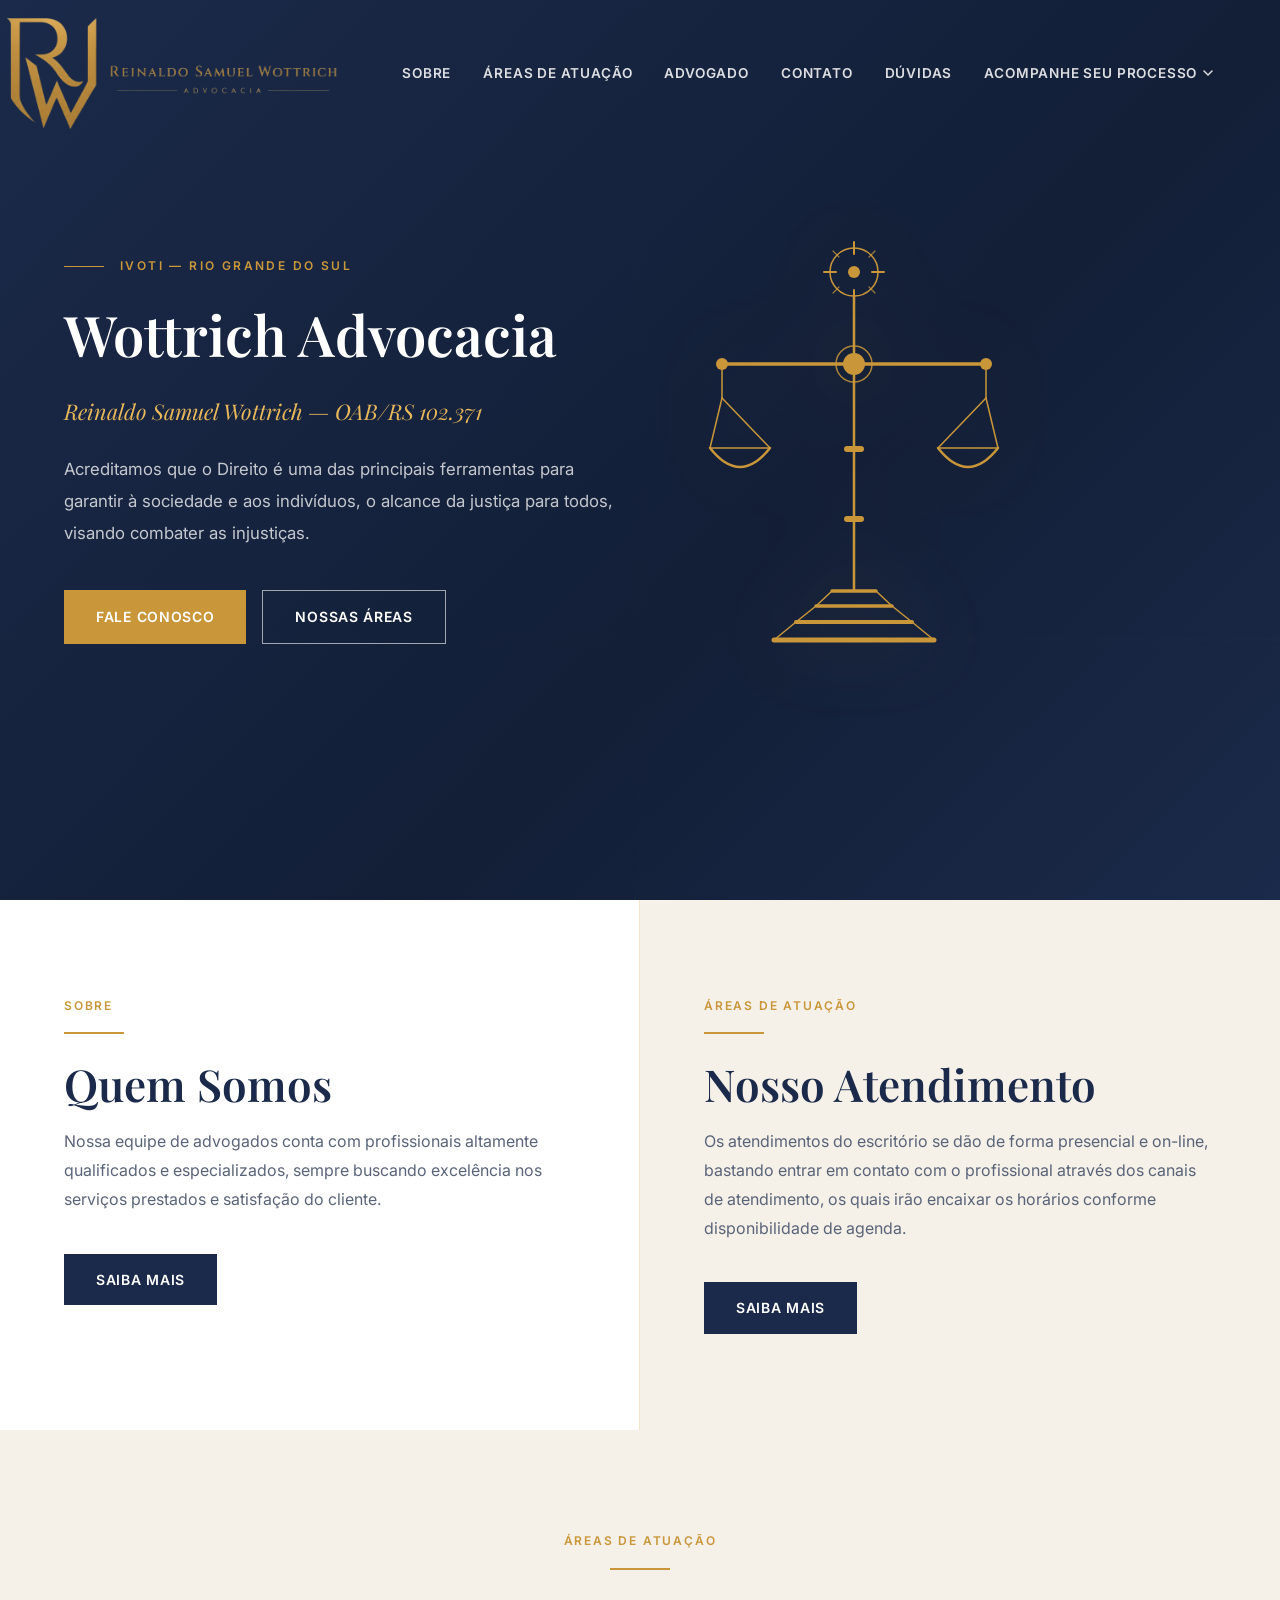
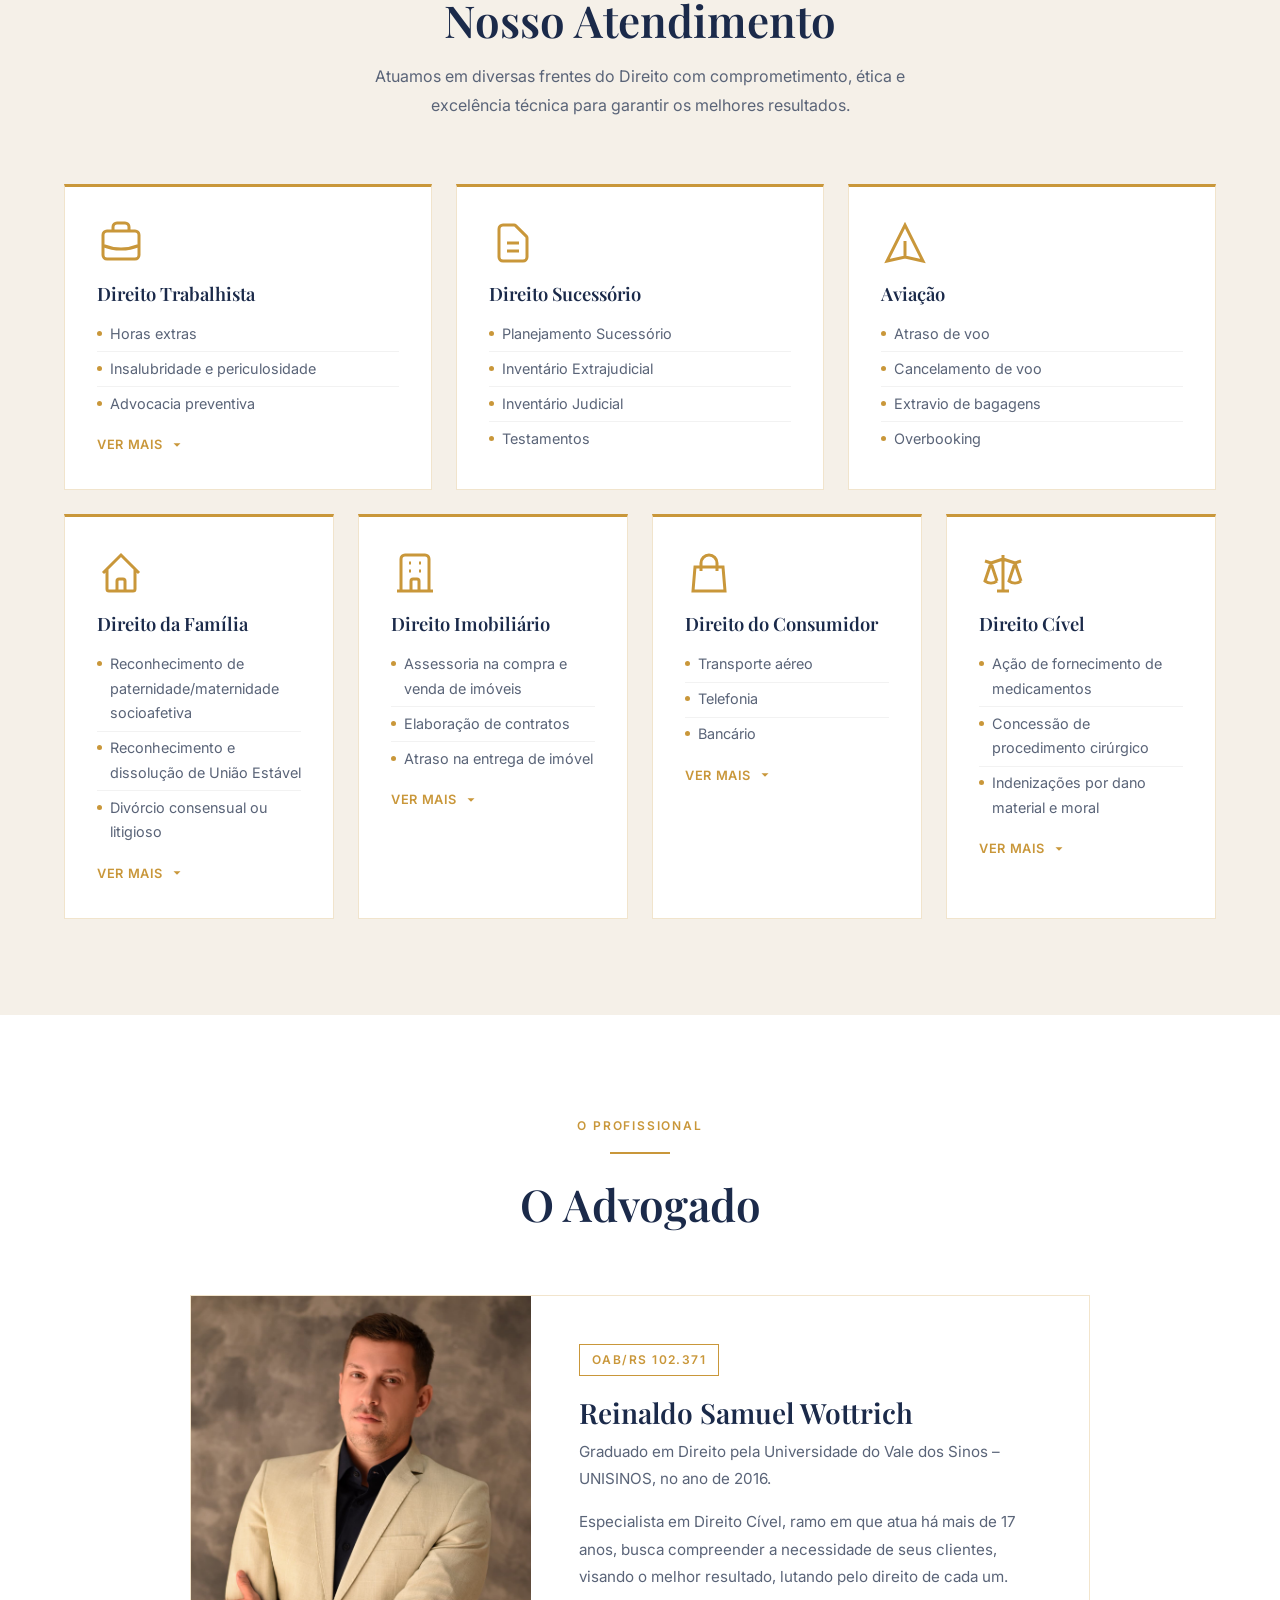
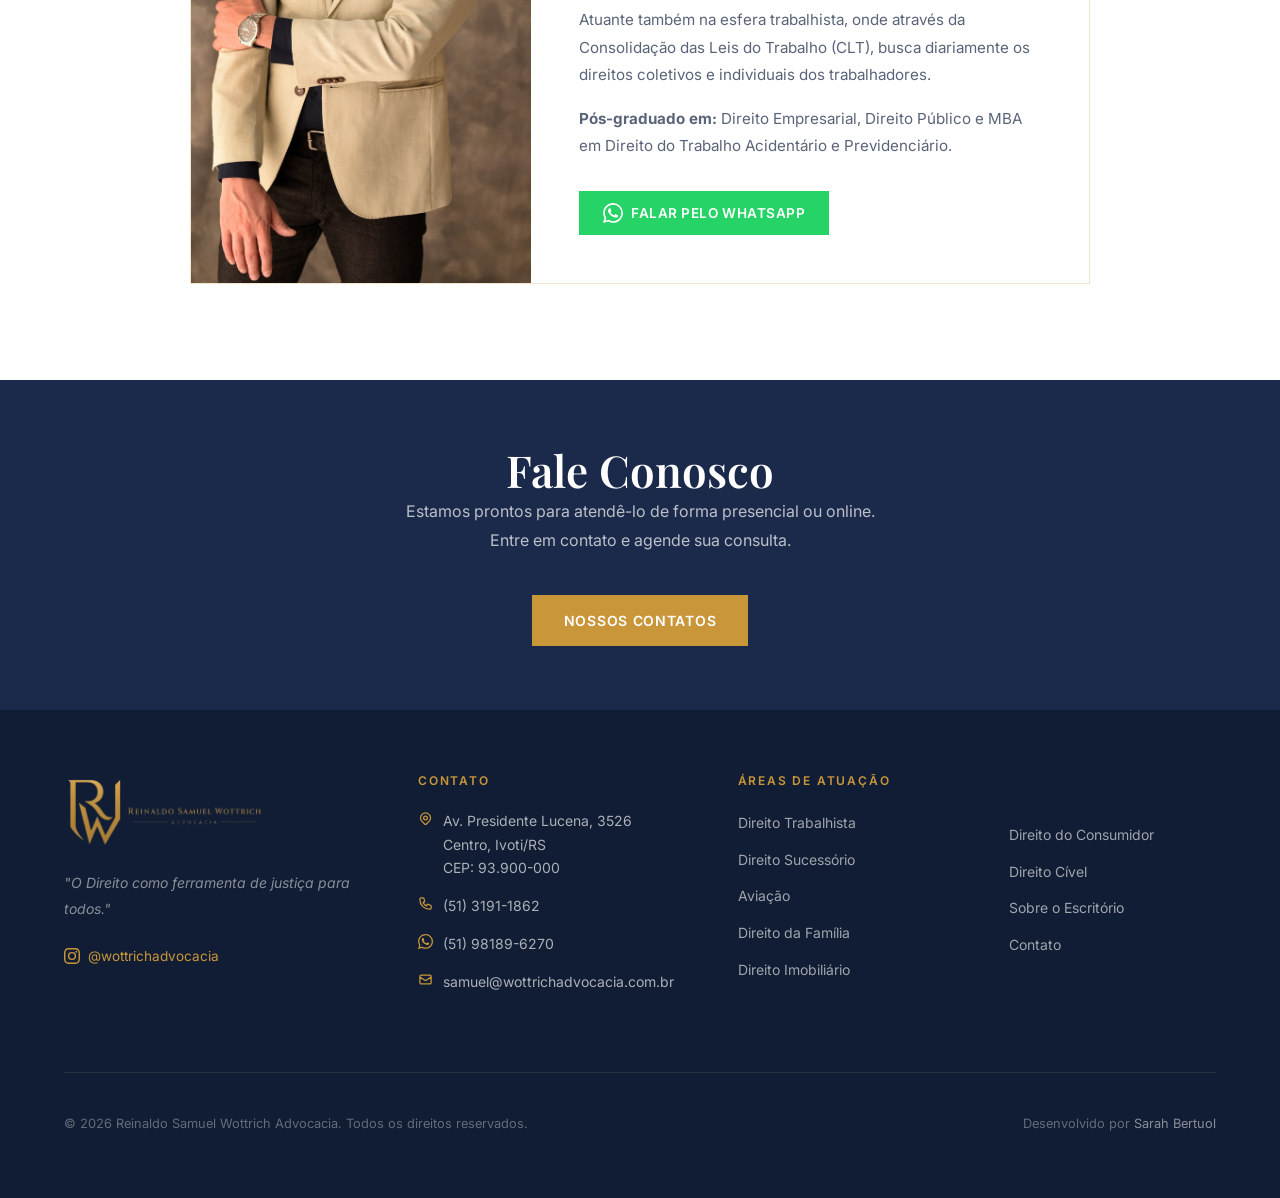
==== commit 7f023d59: "Hero: update title/subtitle, add scales of justice SVG on right" ====
--- a/index.html
+++ b/index.html
@@ -144,22 +144,85 @@
     <section class="hero" aria-labelledby="hero-title">
       <div class="hero__bg" aria-hidden="true"></div>
       <div class="container">
-        <div class="hero__content fade-in">
-          <div class="hero__eyebrow" aria-hidden="true">
-            <span class="hero__eyebrow-line"></span>
-            <span class="hero__eyebrow-text">Ivoti — Rio Grande do Sul</span>
+        <div class="hero__inner">
+          <div class="hero__content fade-in">
+            <div class="hero__eyebrow" aria-hidden="true">
+              <span class="hero__eyebrow-line"></span>
+              <span class="hero__eyebrow-text">Ivoti — Rio Grande do Sul</span>
+            </div>
+            <h1 class="hero__title" id="hero-title">Wottrich Advocacia</h1>
+            <p class="hero__subtitle">Reinaldo Samuel Wottrich — OAB/RS 102.371</p>
+            <p class="hero__text">
+              Acreditamos que o Direito é uma das principais ferramentas para garantir à
+              sociedade e aos indivíduos, o alcance da justiça para todos, visando combater
+              as injustiças.
+            </p>
+            <div class="hero__actions">
+              <a class="btn btn--primary" href="/contato">Fale Conosco</a>
+              <a class="btn btn--outline" href="#areasdeatuacao">Nossas Áreas</a>
+            </div>
           </div>
-          <h1 class="hero__title" id="hero-title">Reinaldo Samuel<br>Wottrich Advocacia</h1>
-          <p class="hero__subtitle">Escritório de advocacia em Ivoti — RS</p>
-          <p class="hero__text">
-            Acreditamos que o Direito é uma das principais ferramentas para garantir à
-            sociedade e aos indivíduos, o alcance da justiça para todos, visando combater
-            as injustiças.
-          </p>
-          <div class="hero__actions">
-            <a class="btn btn--primary" href="/contato">Fale Conosco</a>
-            <a class="btn btn--outline" href="#areasdeatuacao">Nossas Áreas</a>
+
+          <!-- Scales of Justice / Balança da Justiça -->
+          <div class="hero__visual fade-in" aria-hidden="true">
+            <svg xmlns="http://www.w3.org/2000/svg" viewBox="0 0 300 420" fill="none">
+              <!-- Compass star ornament (topo) -->
+              <circle cx="150" cy="36" r="24" stroke="#C9973A" stroke-width="1.5"/>
+              <circle cx="150" cy="36" r="6" fill="#C9973A"/>
+              <line x1="150" y1="6"   x2="150" y2="18"  stroke="#C9973A" stroke-width="2"   stroke-linecap="round"/>
+              <line x1="150" y1="54"  x2="150" y2="66"  stroke="#C9973A" stroke-width="2"   stroke-linecap="round"/>
+              <line x1="120" y1="36"  x2="132" y2="36"  stroke="#C9973A" stroke-width="2"   stroke-linecap="round"/>
+              <line x1="168" y1="36"  x2="180" y2="36"  stroke="#C9973A" stroke-width="2"   stroke-linecap="round"/>
+              <line x1="129" y1="15"  x2="135" y2="21"  stroke="#C9973A" stroke-width="1.2" stroke-linecap="round" opacity="0.75"/>
+              <line x1="171" y1="15"  x2="165" y2="21"  stroke="#C9973A" stroke-width="1.2" stroke-linecap="round" opacity="0.75"/>
+              <line x1="129" y1="57"  x2="135" y2="51"  stroke="#C9973A" stroke-width="1.2" stroke-linecap="round" opacity="0.75"/>
+              <line x1="171" y1="57"  x2="165" y2="51"  stroke="#C9973A" stroke-width="1.2" stroke-linecap="round" opacity="0.75"/>
+
+              <!-- Coluna central -->
+              <line x1="150" y1="60" x2="150" y2="355" stroke="#C9973A" stroke-width="2.5" stroke-linecap="round"/>
+              <rect x="140" y="210" width="20" height="6" rx="3" fill="#C9973A"/>
+              <rect x="140" y="280" width="20" height="6" rx="3" fill="#C9973A"/>
+
+              <!-- Braço da balança -->
+              <line x1="18"  y1="128" x2="282" y2="128" stroke="#C9973A" stroke-width="3.5" stroke-linecap="round"/>
+              <circle cx="18"  cy="128" r="6"  fill="#C9973A"/>
+              <circle cx="282" cy="128" r="6"  fill="#C9973A"/>
+
+              <!-- Pivô central -->
+              <circle cx="150" cy="128" r="11" fill="#C9973A"/>
+              <circle cx="150" cy="128" r="18" stroke="#C9973A" stroke-width="1.5" fill="none" opacity="0.85"/>
+
+              <!-- Corrente esquerda (bifurcação em V) -->
+              <line x1="18" y1="134" x2="18" y2="162"  stroke="#C9973A" stroke-width="1.5" stroke-linecap="round"/>
+              <line x1="18" y1="162" x2="6"  y2="212"  stroke="#C9973A" stroke-width="1.5" stroke-linecap="round"/>
+              <line x1="18" y1="162" x2="66" y2="212"  stroke="#C9973A" stroke-width="1.5" stroke-linecap="round"/>
+              <line x1="6"  y1="212" x2="66" y2="212"  stroke="#C9973A" stroke-width="1.5"/>
+              <!-- Prato esquerdo -->
+              <path d="M 6 212 Q 36 250 66 212" stroke="#C9973A" stroke-width="2.5" fill="none" stroke-linecap="round"/>
+
+              <!-- Corrente direita (bifurcação em V) -->
+              <line x1="282" y1="134" x2="282" y2="162" stroke="#C9973A" stroke-width="1.5" stroke-linecap="round"/>
+              <line x1="282" y1="162" x2="234" y2="212" stroke="#C9973A" stroke-width="1.5" stroke-linecap="round"/>
+              <line x1="282" y1="162" x2="294" y2="212" stroke="#C9973A" stroke-width="1.5" stroke-linecap="round"/>
+              <line x1="234" y1="212" x2="294" y2="212" stroke="#C9973A" stroke-width="1.5"/>
+              <!-- Prato direito -->
+              <path d="M 234 212 Q 264 250 294 212" stroke="#C9973A" stroke-width="2.5" fill="none" stroke-linecap="round"/>
+
+              <!-- Pedestal (4 degraus) -->
+              <line x1="128" y1="355" x2="172" y2="355" stroke="#C9973A" stroke-width="3.5" stroke-linecap="round"/>
+              <line x1="112" y1="370" x2="188" y2="370" stroke="#C9973A" stroke-width="3.5" stroke-linecap="round"/>
+              <line x1="92"  y1="386" x2="208" y2="386" stroke="#C9973A" stroke-width="4"   stroke-linecap="round"/>
+              <line x1="70"  y1="404" x2="230" y2="404" stroke="#C9973A" stroke-width="5"   stroke-linecap="round"/>
+              <!-- Conectores laterais do pedestal -->
+              <line x1="128" y1="355" x2="112" y2="370" stroke="#C9973A" stroke-width="1.5" stroke-linecap="round"/>
+              <line x1="172" y1="355" x2="188" y2="370" stroke="#C9973A" stroke-width="1.5" stroke-linecap="round"/>
+              <line x1="112" y1="370" x2="92"  y2="386" stroke="#C9973A" stroke-width="1.5" stroke-linecap="round"/>
+              <line x1="188" y1="370" x2="208" y2="386" stroke="#C9973A" stroke-width="1.5" stroke-linecap="round"/>
+              <line x1="92"  y1="386" x2="70"  y2="404" stroke="#C9973A" stroke-width="1.5" stroke-linecap="round"/>
+              <line x1="208" y1="386" x2="230" y2="404" stroke="#C9973A" stroke-width="1.5" stroke-linecap="round"/>
+            </svg>
           </div>
+
         </div>
       </div>
     </section>
--- a/css/style.css
+++ b/css/style.css
@@ -333,10 +333,31 @@
   background-size: cover;
 }
 
+.hero__inner {
+  display: flex;
+  align-items: center;
+  gap: 5rem;
+  width: 100%;
+}
+
 .hero__content {
   position: relative;
   z-index: 1;
-  max-width: 750px;
+  flex: 1;
+  max-width: 560px;
+}
+
+.hero__visual {
+  flex: 0 0 auto;
+  width: clamp(220px, 28vw, 300px);
+  opacity: 0.88;
+  filter: drop-shadow(0 0 40px rgba(201, 151, 58, 0.22));
+  z-index: 1;
+}
+
+.hero__visual svg {
+  width: 100%;
+  height: auto;
 }
 
 .hero__eyebrow {
@@ -1033,9 +1054,15 @@
 
   .footer__grid { grid-template-columns: 1fr; gap: var(--space-lg); }
 
+  .hero__inner { gap: 2.5rem; }
+  .hero__visual { width: 200px; }
   .hero__actions { flex-direction: column; align-items: flex-start; }
 
   .valores__grid { grid-template-columns: 1fr 1fr; }
+}
+
+@media (max-width: 640px) {
+  .hero__visual { display: none; }
 }
 
 @media (max-width: 480px) {
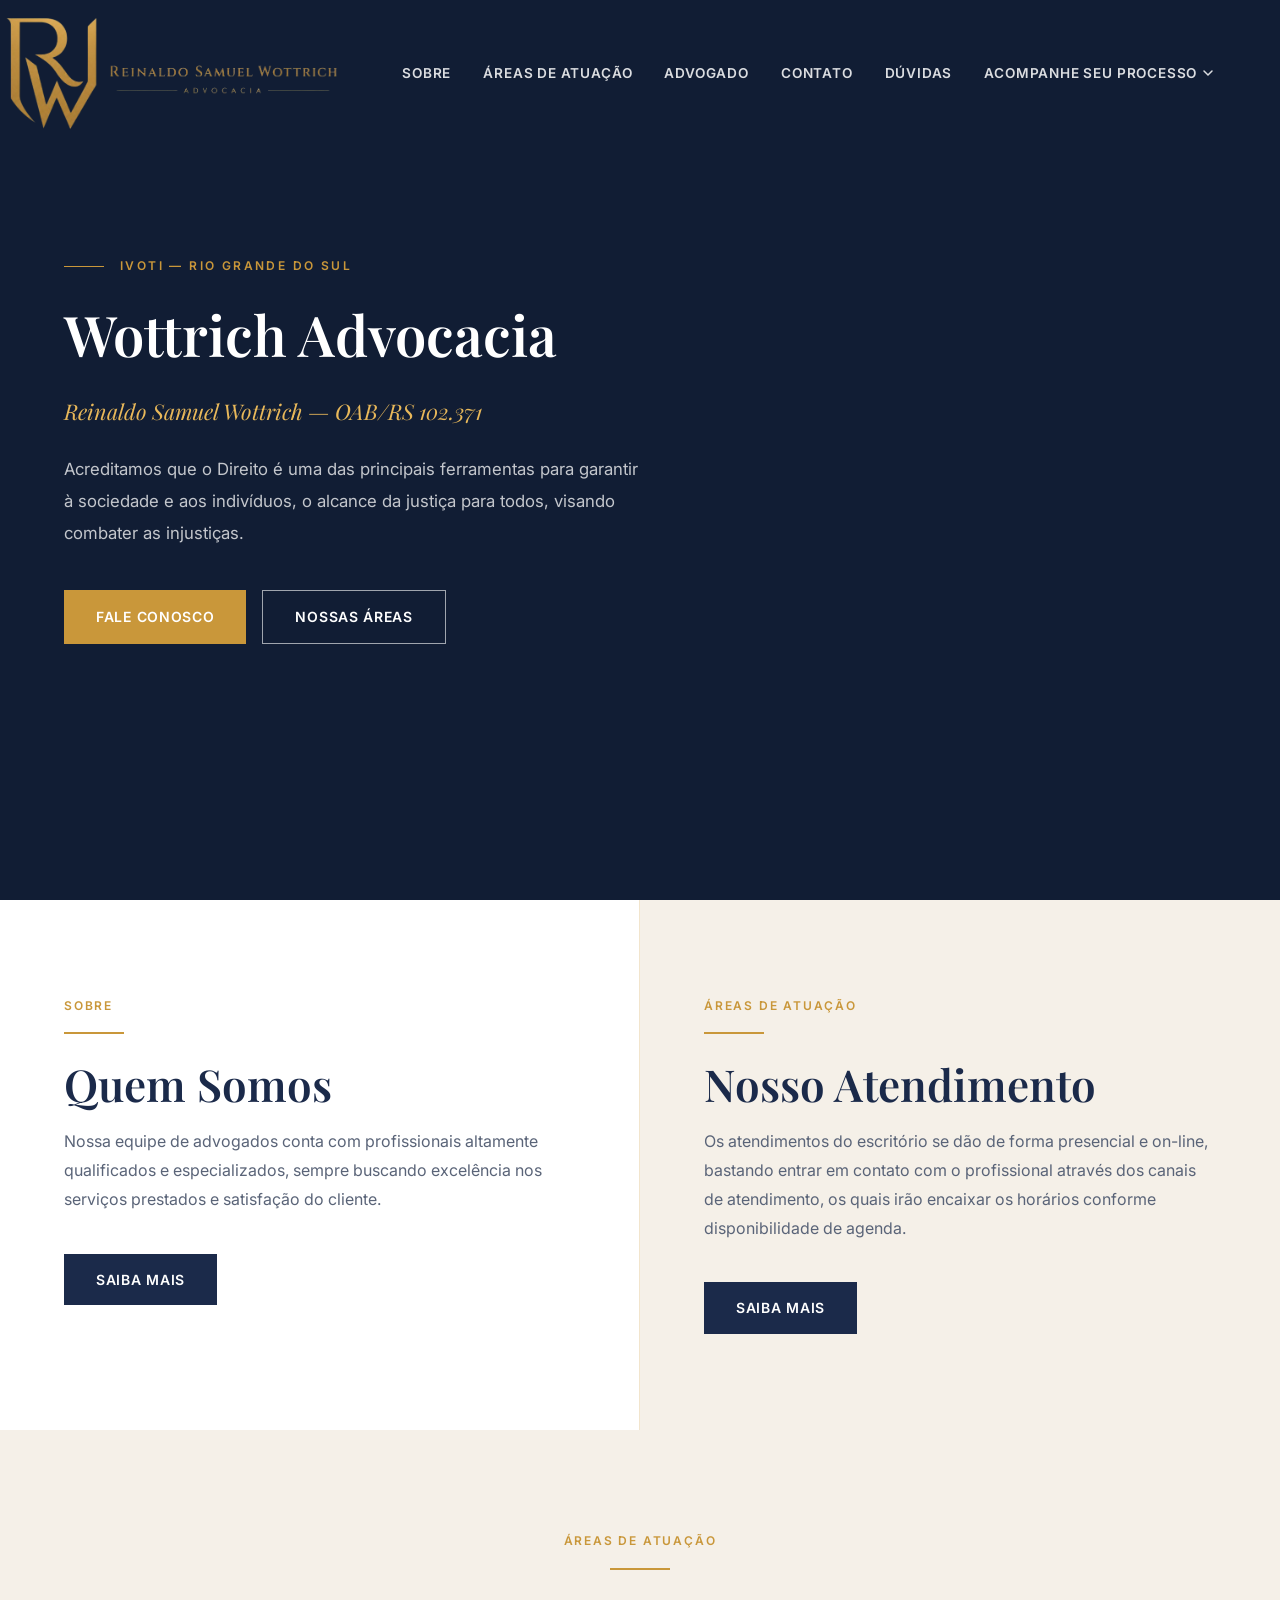
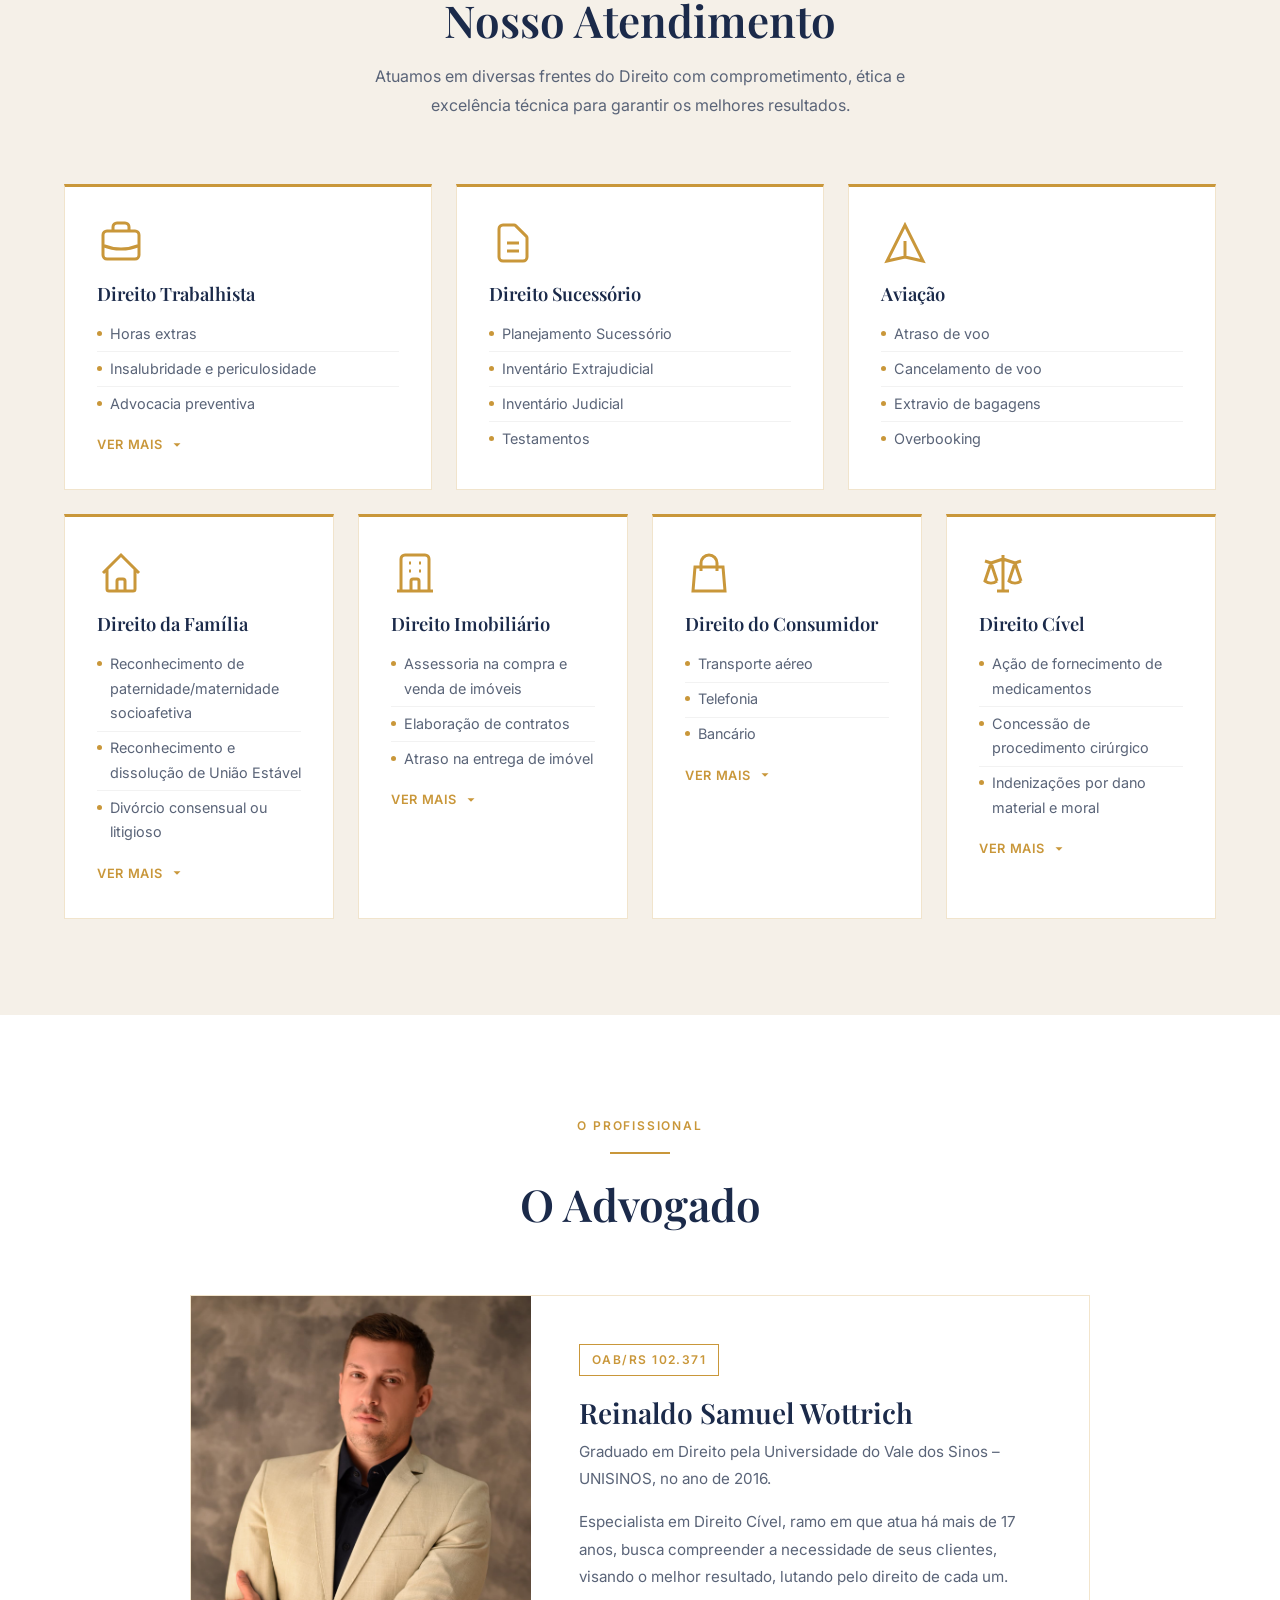
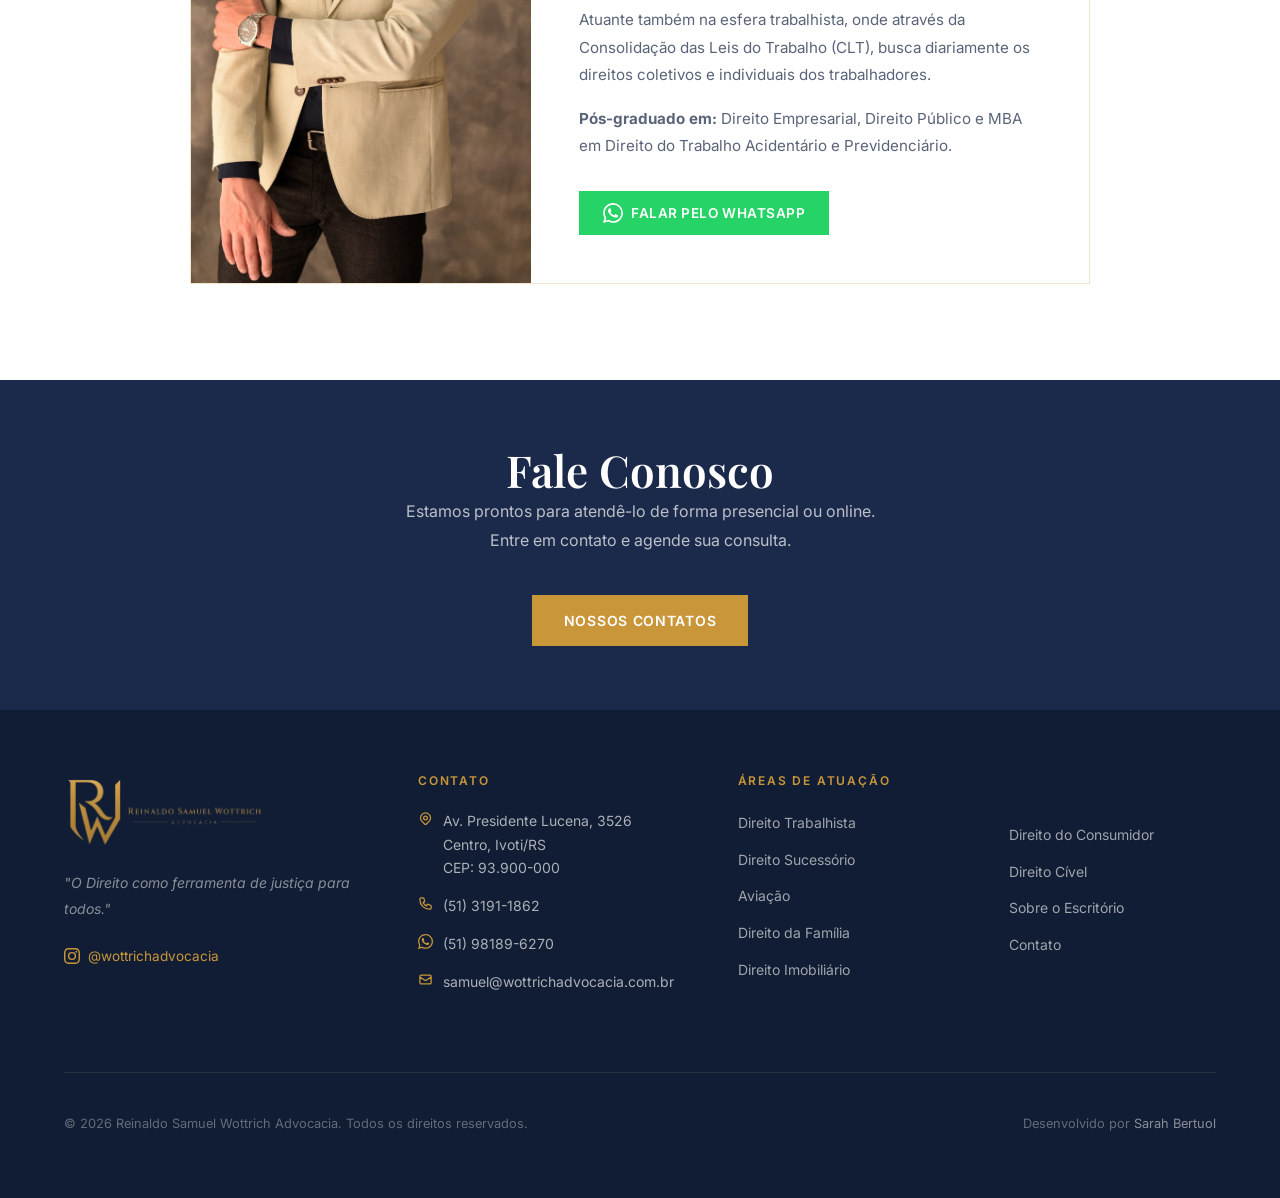
==== commit 1243c0c4: "Hero: full-background image with gradient overlay, remove SVG visual" ====
--- a/index.html
+++ b/index.html
@@ -144,85 +144,22 @@
     <section class="hero" aria-labelledby="hero-title">
       <div class="hero__bg" aria-hidden="true"></div>
       <div class="container">
-        <div class="hero__inner">
-          <div class="hero__content fade-in">
-            <div class="hero__eyebrow" aria-hidden="true">
-              <span class="hero__eyebrow-line"></span>
-              <span class="hero__eyebrow-text">Ivoti — Rio Grande do Sul</span>
-            </div>
-            <h1 class="hero__title" id="hero-title">Wottrich Advocacia</h1>
-            <p class="hero__subtitle">Reinaldo Samuel Wottrich — OAB/RS 102.371</p>
-            <p class="hero__text">
-              Acreditamos que o Direito é uma das principais ferramentas para garantir à
-              sociedade e aos indivíduos, o alcance da justiça para todos, visando combater
-              as injustiças.
-            </p>
-            <div class="hero__actions">
-              <a class="btn btn--primary" href="/contato">Fale Conosco</a>
-              <a class="btn btn--outline" href="#areasdeatuacao">Nossas Áreas</a>
-            </div>
+        <div class="hero__content fade-in">
+          <div class="hero__eyebrow" aria-hidden="true">
+            <span class="hero__eyebrow-line"></span>
+            <span class="hero__eyebrow-text">Ivoti — Rio Grande do Sul</span>
           </div>
-
-          <!-- Scales of Justice / Balança da Justiça -->
-          <div class="hero__visual fade-in" aria-hidden="true">
-            <svg xmlns="http://www.w3.org/2000/svg" viewBox="0 0 300 420" fill="none">
-              <!-- Compass star ornament (topo) -->
-              <circle cx="150" cy="36" r="24" stroke="#C9973A" stroke-width="1.5"/>
-              <circle cx="150" cy="36" r="6" fill="#C9973A"/>
-              <line x1="150" y1="6"   x2="150" y2="18"  stroke="#C9973A" stroke-width="2"   stroke-linecap="round"/>
-              <line x1="150" y1="54"  x2="150" y2="66"  stroke="#C9973A" stroke-width="2"   stroke-linecap="round"/>
-              <line x1="120" y1="36"  x2="132" y2="36"  stroke="#C9973A" stroke-width="2"   stroke-linecap="round"/>
-              <line x1="168" y1="36"  x2="180" y2="36"  stroke="#C9973A" stroke-width="2"   stroke-linecap="round"/>
-              <line x1="129" y1="15"  x2="135" y2="21"  stroke="#C9973A" stroke-width="1.2" stroke-linecap="round" opacity="0.75"/>
-              <line x1="171" y1="15"  x2="165" y2="21"  stroke="#C9973A" stroke-width="1.2" stroke-linecap="round" opacity="0.75"/>
-              <line x1="129" y1="57"  x2="135" y2="51"  stroke="#C9973A" stroke-width="1.2" stroke-linecap="round" opacity="0.75"/>
-              <line x1="171" y1="57"  x2="165" y2="51"  stroke="#C9973A" stroke-width="1.2" stroke-linecap="round" opacity="0.75"/>
-
-              <!-- Coluna central -->
-              <line x1="150" y1="60" x2="150" y2="355" stroke="#C9973A" stroke-width="2.5" stroke-linecap="round"/>
-              <rect x="140" y="210" width="20" height="6" rx="3" fill="#C9973A"/>
-              <rect x="140" y="280" width="20" height="6" rx="3" fill="#C9973A"/>
-
-              <!-- Braço da balança -->
-              <line x1="18"  y1="128" x2="282" y2="128" stroke="#C9973A" stroke-width="3.5" stroke-linecap="round"/>
-              <circle cx="18"  cy="128" r="6"  fill="#C9973A"/>
-              <circle cx="282" cy="128" r="6"  fill="#C9973A"/>
-
-              <!-- Pivô central -->
-              <circle cx="150" cy="128" r="11" fill="#C9973A"/>
-              <circle cx="150" cy="128" r="18" stroke="#C9973A" stroke-width="1.5" fill="none" opacity="0.85"/>
-
-              <!-- Corrente esquerda (bifurcação em V) -->
-              <line x1="18" y1="134" x2="18" y2="162"  stroke="#C9973A" stroke-width="1.5" stroke-linecap="round"/>
-              <line x1="18" y1="162" x2="6"  y2="212"  stroke="#C9973A" stroke-width="1.5" stroke-linecap="round"/>
-              <line x1="18" y1="162" x2="66" y2="212"  stroke="#C9973A" stroke-width="1.5" stroke-linecap="round"/>
-              <line x1="6"  y1="212" x2="66" y2="212"  stroke="#C9973A" stroke-width="1.5"/>
-              <!-- Prato esquerdo -->
-              <path d="M 6 212 Q 36 250 66 212" stroke="#C9973A" stroke-width="2.5" fill="none" stroke-linecap="round"/>
-
-              <!-- Corrente direita (bifurcação em V) -->
-              <line x1="282" y1="134" x2="282" y2="162" stroke="#C9973A" stroke-width="1.5" stroke-linecap="round"/>
-              <line x1="282" y1="162" x2="234" y2="212" stroke="#C9973A" stroke-width="1.5" stroke-linecap="round"/>
-              <line x1="282" y1="162" x2="294" y2="212" stroke="#C9973A" stroke-width="1.5" stroke-linecap="round"/>
-              <line x1="234" y1="212" x2="294" y2="212" stroke="#C9973A" stroke-width="1.5"/>
-              <!-- Prato direito -->
-              <path d="M 234 212 Q 264 250 294 212" stroke="#C9973A" stroke-width="2.5" fill="none" stroke-linecap="round"/>
-
-              <!-- Pedestal (4 degraus) -->
-              <line x1="128" y1="355" x2="172" y2="355" stroke="#C9973A" stroke-width="3.5" stroke-linecap="round"/>
-              <line x1="112" y1="370" x2="188" y2="370" stroke="#C9973A" stroke-width="3.5" stroke-linecap="round"/>
-              <line x1="92"  y1="386" x2="208" y2="386" stroke="#C9973A" stroke-width="4"   stroke-linecap="round"/>
-              <line x1="70"  y1="404" x2="230" y2="404" stroke="#C9973A" stroke-width="5"   stroke-linecap="round"/>
-              <!-- Conectores laterais do pedestal -->
-              <line x1="128" y1="355" x2="112" y2="370" stroke="#C9973A" stroke-width="1.5" stroke-linecap="round"/>
-              <line x1="172" y1="355" x2="188" y2="370" stroke="#C9973A" stroke-width="1.5" stroke-linecap="round"/>
-              <line x1="112" y1="370" x2="92"  y2="386" stroke="#C9973A" stroke-width="1.5" stroke-linecap="round"/>
-              <line x1="188" y1="370" x2="208" y2="386" stroke="#C9973A" stroke-width="1.5" stroke-linecap="round"/>
-              <line x1="92"  y1="386" x2="70"  y2="404" stroke="#C9973A" stroke-width="1.5" stroke-linecap="round"/>
-              <line x1="208" y1="386" x2="230" y2="404" stroke="#C9973A" stroke-width="1.5" stroke-linecap="round"/>
-            </svg>
+          <h1 class="hero__title" id="hero-title">Wottrich Advocacia</h1>
+          <p class="hero__subtitle">Reinaldo Samuel Wottrich — OAB/RS 102.371</p>
+          <p class="hero__text">
+            Acreditamos que o Direito é uma das principais ferramentas para garantir à
+            sociedade e aos indivíduos, o alcance da justiça para todos, visando combater
+            as injustiças.
+          </p>
+          <div class="hero__actions">
+            <a class="btn btn--primary" href="/contato">Fale Conosco</a>
+            <a class="btn btn--outline" href="#areasdeatuacao">Nossas Áreas</a>
           </div>
-
         </div>
       </div>
     </section>
--- a/css/style.css
+++ b/css/style.css
@@ -322,42 +322,30 @@
 .hero__bg {
   position: absolute;
   inset: 0;
+  background: url('/hero-bg.jpg') 62% center / cover no-repeat;
+}
+
+.hero__bg::after {
+  content: '';
+  position: absolute;
+  inset: 0;
   background:
+    /* topo escuro para contraste com navbar e logo */
+    linear-gradient(to bottom, rgba(17, 29, 52, 0.78) 0%, transparent 22%),
+    /* esquerda opaca para texto → direita transparente para imagem */
     linear-gradient(
-      135deg,
-      rgba(27, 42, 74, 0.96) 0%,
-      rgba(17, 29, 52, 0.88) 60%,
-      rgba(27, 42, 74, 0.75) 100%
-    ),
-    url("data:image/svg+xml,%3Csvg xmlns='http://www.w3.org/2000/svg' width='400' height='400'%3E%3Crect fill='%231B2A4A' width='400' height='400'/%3E%3Cline x1='0' y1='200' x2='400' y2='200' stroke='%23C9973A' stroke-width='0.3' stroke-opacity='0.15'/%3E%3Cline x1='200' y1='0' x2='200' y2='400' stroke='%23C9973A' stroke-width='0.3' stroke-opacity='0.15'/%3E%3C/svg%3E");
-  background-size: cover;
-}
-
-.hero__inner {
-  display: flex;
-  align-items: center;
-  gap: 5rem;
-  width: 100%;
+      100deg,
+      rgba(17, 29, 52, 0.97) 0%,
+      rgba(17, 29, 52, 0.90) 28%,
+      rgba(17, 29, 52, 0.52) 54%,
+      rgba(17, 29, 52, 0.08) 100%
+    );
 }
 
 .hero__content {
   position: relative;
   z-index: 1;
-  flex: 1;
-  max-width: 560px;
-}
-
-.hero__visual {
-  flex: 0 0 auto;
-  width: clamp(220px, 28vw, 300px);
-  opacity: 0.88;
-  filter: drop-shadow(0 0 40px rgba(201, 151, 58, 0.22));
-  z-index: 1;
-}
-
-.hero__visual svg {
-  width: 100%;
-  height: auto;
+  max-width: 650px;
 }
 
 .hero__eyebrow {
@@ -1054,15 +1042,9 @@
 
   .footer__grid { grid-template-columns: 1fr; gap: var(--space-lg); }
 
-  .hero__inner { gap: 2.5rem; }
-  .hero__visual { width: 200px; }
   .hero__actions { flex-direction: column; align-items: flex-start; }
 
   .valores__grid { grid-template-columns: 1fr 1fr; }
-}
-
-@media (max-width: 640px) {
-  .hero__visual { display: none; }
 }
 
 @media (max-width: 480px) {
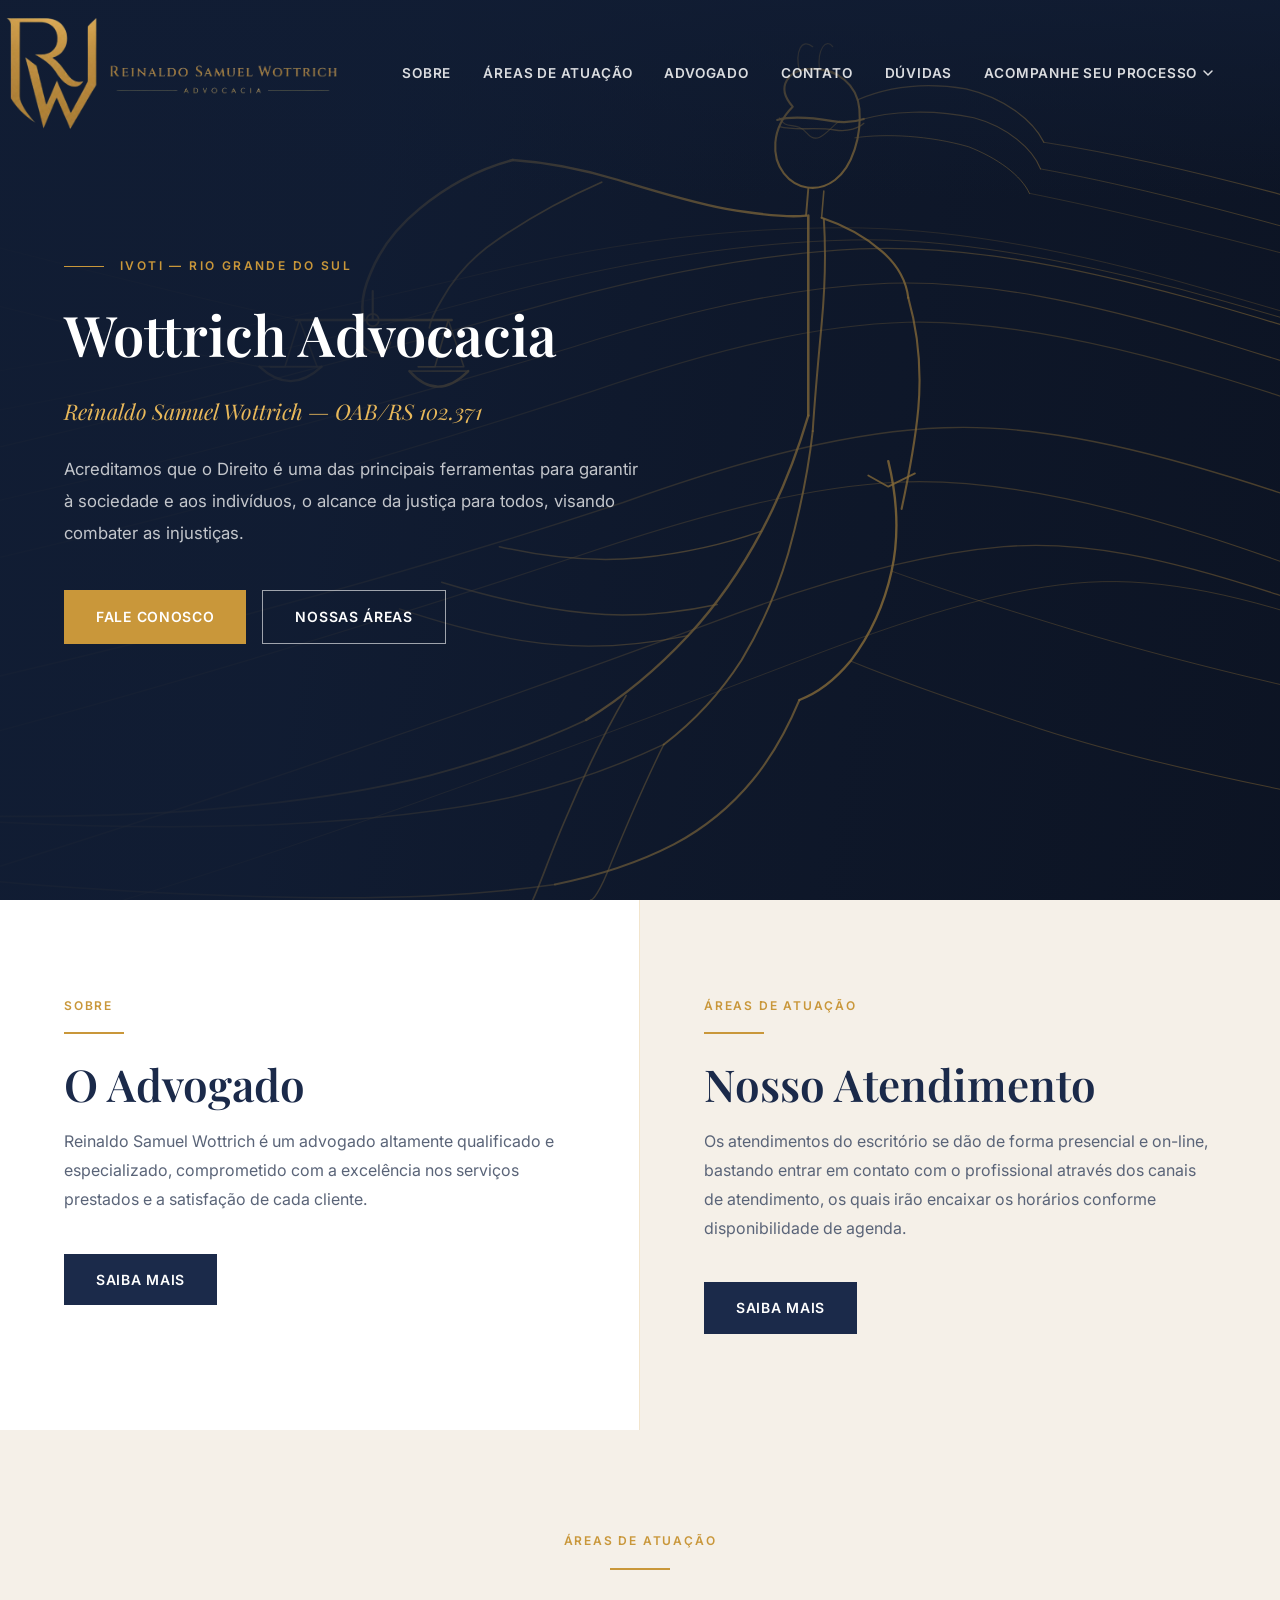
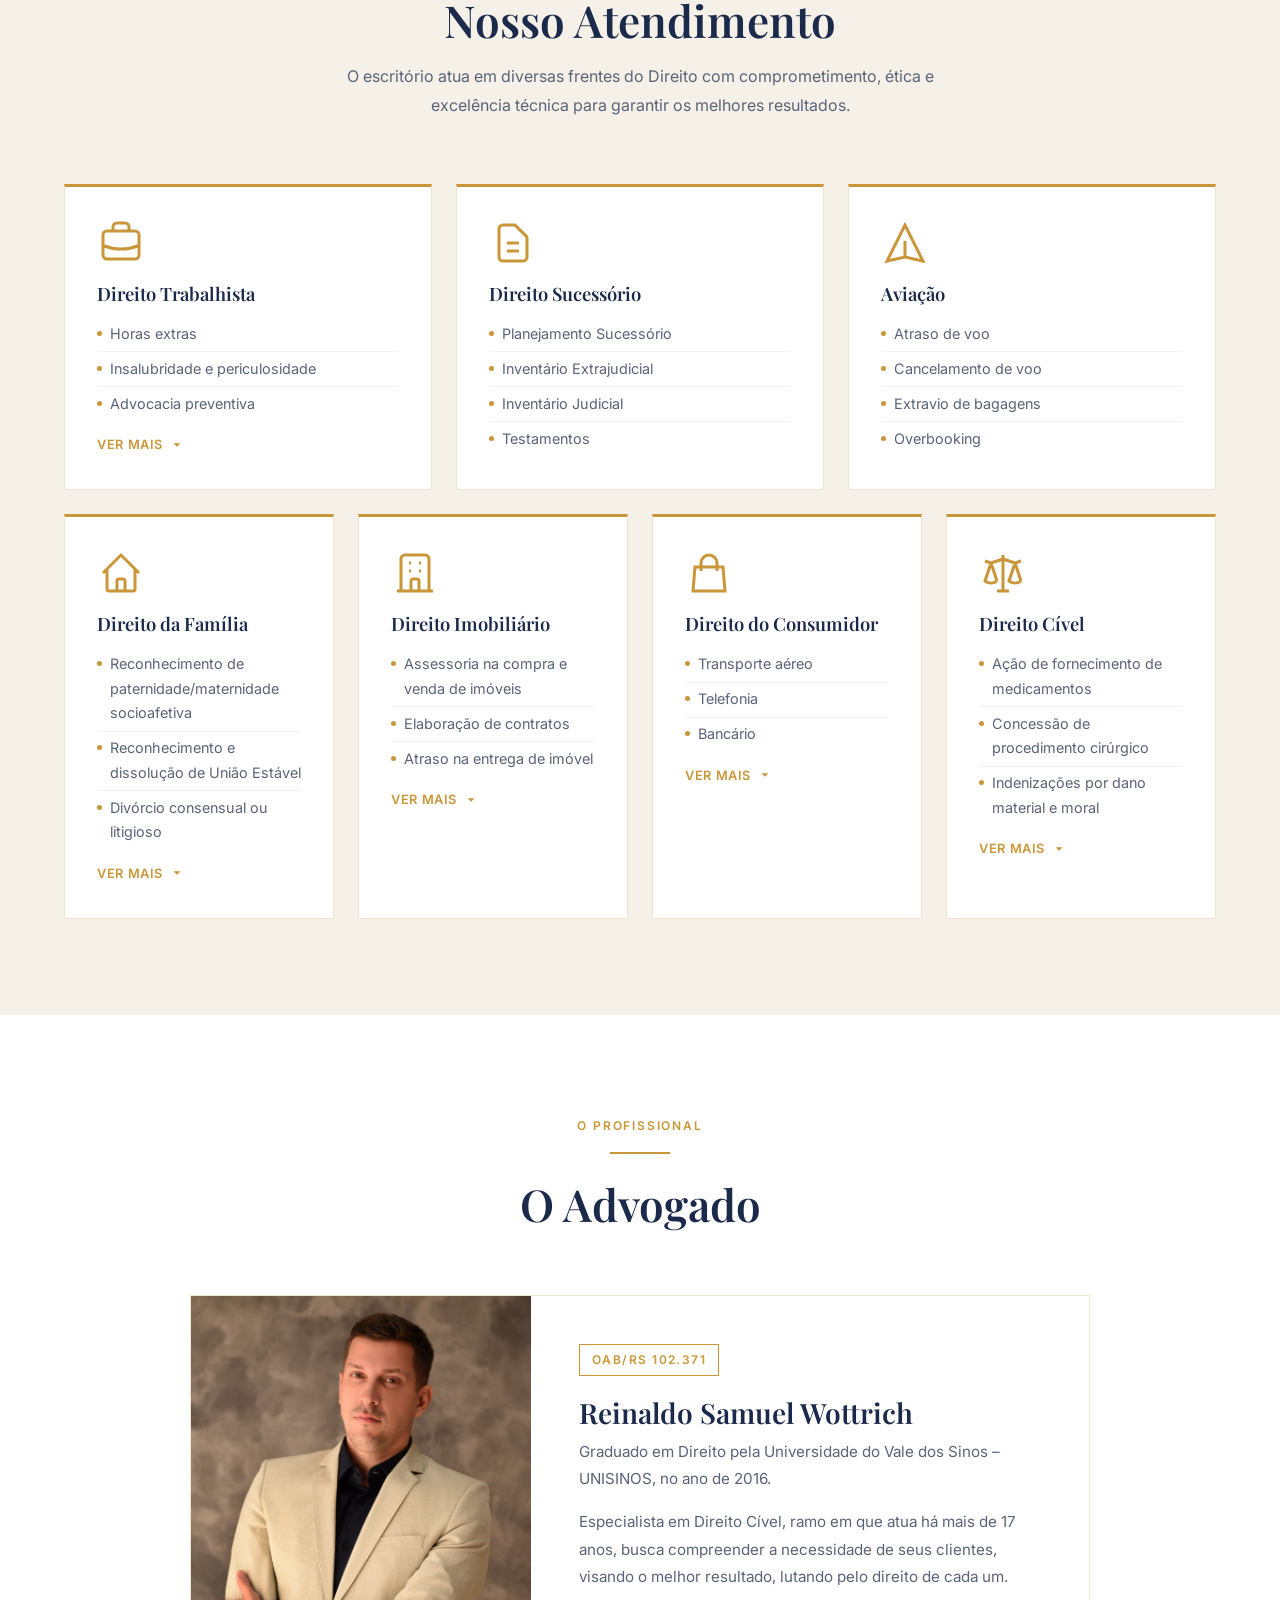
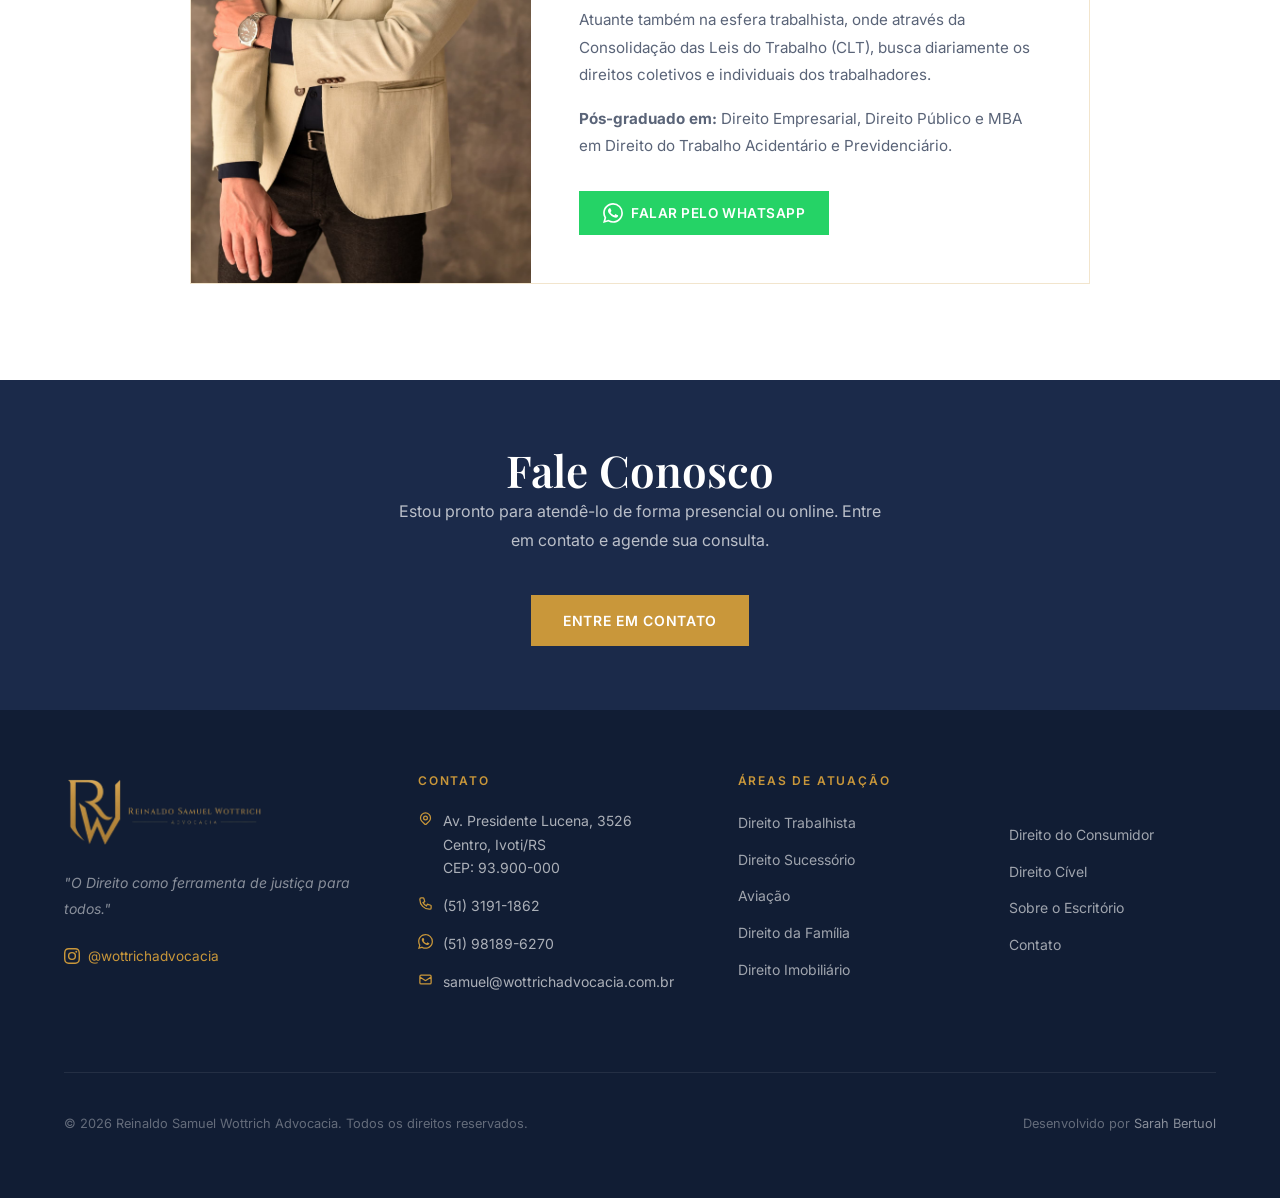
==== commit ba61c64d: "Use singular throughout: one attorney, not a team" ====
--- a/index.html
+++ b/index.html
@@ -171,11 +171,10 @@
         <div class="preview-card fade-in">
           <span class="section-badge">Sobre</span>
           <div class="divider"></div>
-          <h2 class="section-title">Quem Somos</h2>
+          <h2 class="section-title">O Advogado</h2>
           <p class="section-text">
-            Nossa equipe de advogados conta com profissionais altamente qualificados e
-            especializados, sempre buscando excelência nos serviços prestados e
-            satisfação do cliente.
+            Reinaldo Samuel Wottrich é um advogado altamente qualificado e especializado,
+            comprometido com a excelência nos serviços prestados e a satisfação de cada cliente.
           </p>
           <a class="btn btn--navy" href="#advogado" style="align-self: flex-start">Saiba Mais</a>
         </div>
@@ -203,7 +202,7 @@
           <div class="divider divider--center"></div>
           <h2 class="section-title" id="areas-title">Nosso Atendimento</h2>
           <p style="max-width:600px;margin-inline:auto;color:var(--text-muted)">
-            Atuamos em diversas frentes do Direito com comprometimento, ética e
+            O escritório atua em diversas frentes do Direito com comprometimento, ética e
             excelência técnica para garantir os melhores resultados.
           </p>
         </div>
@@ -457,8 +456,8 @@
     <section class="cta-section fade-in" aria-labelledby="cta-title">
       <div class="container">
         <h2 id="cta-title">Fale Conosco</h2>
-        <p>Estamos prontos para atendê-lo de forma presencial ou online. Entre em contato e agende sua consulta.</p>
-        <a class="btn btn--primary" href="/contato">Nossos Contatos</a>
+        <p>Estou pronto para atendê-lo de forma presencial ou online. Entre em contato e agende sua consulta.</p>
+        <a class="btn btn--primary" href="/contato">Entre em Contato</a>
       </div>
     </section>
 
--- a/css/style.css
+++ b/css/style.css
@@ -322,7 +322,7 @@
 .hero__bg {
   position: absolute;
   inset: 0;
-  background: url('/hero-bg.jpg') 62% center / cover no-repeat;
+  background: url('/hero-bg.svg') 62% center / cover no-repeat;
 }
 
 .hero__bg::after {
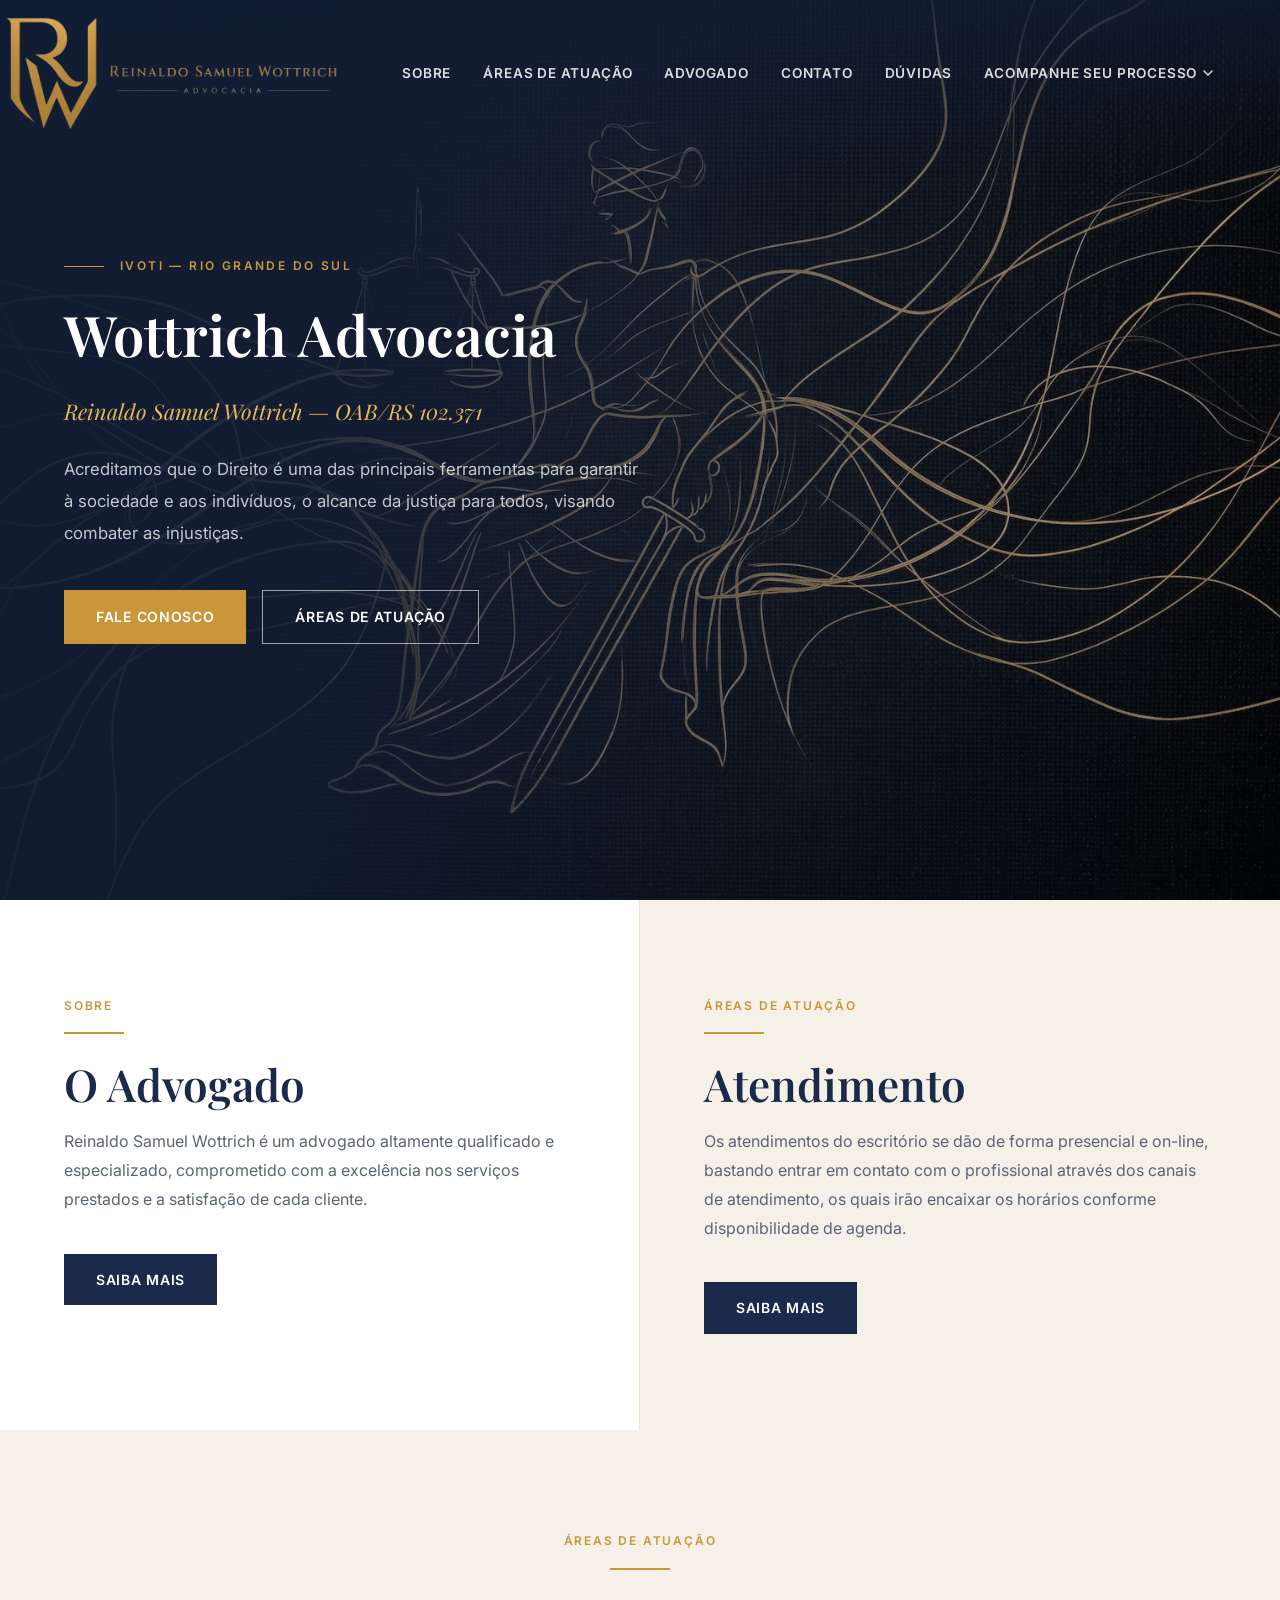
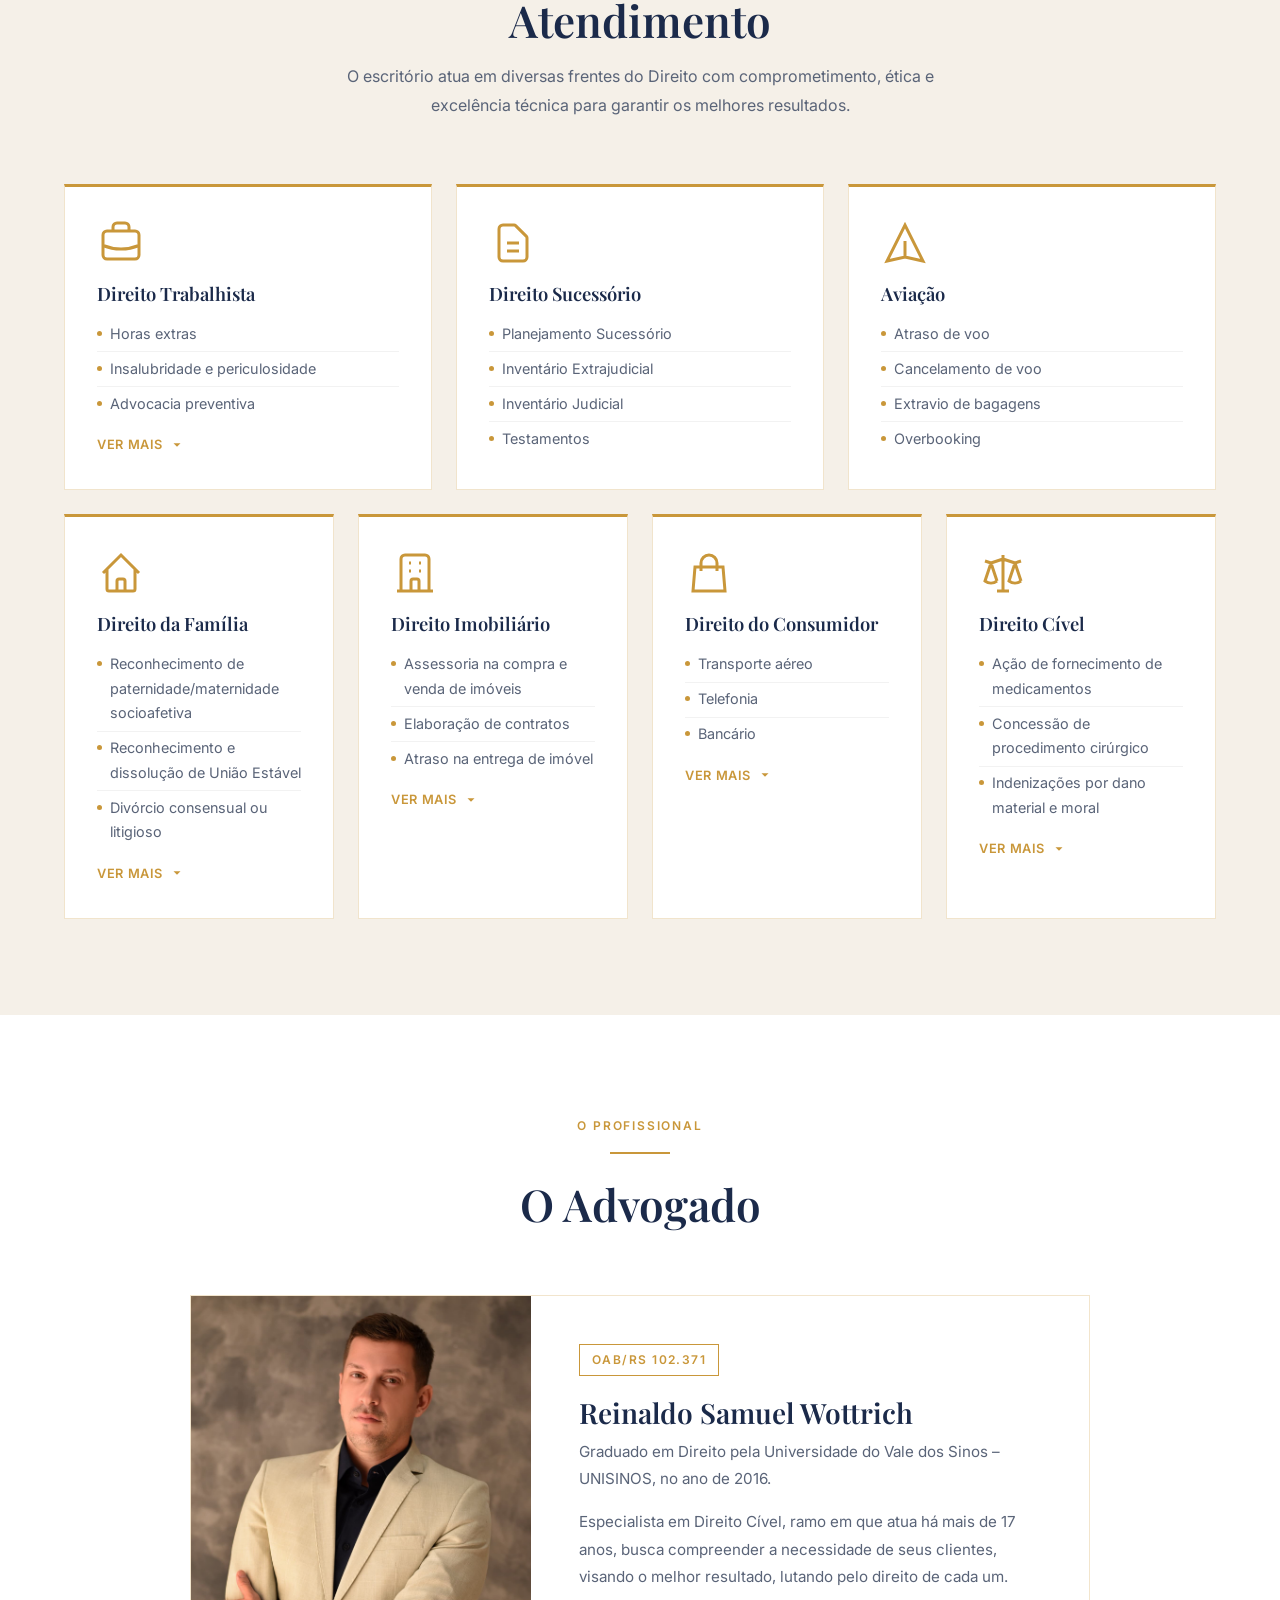
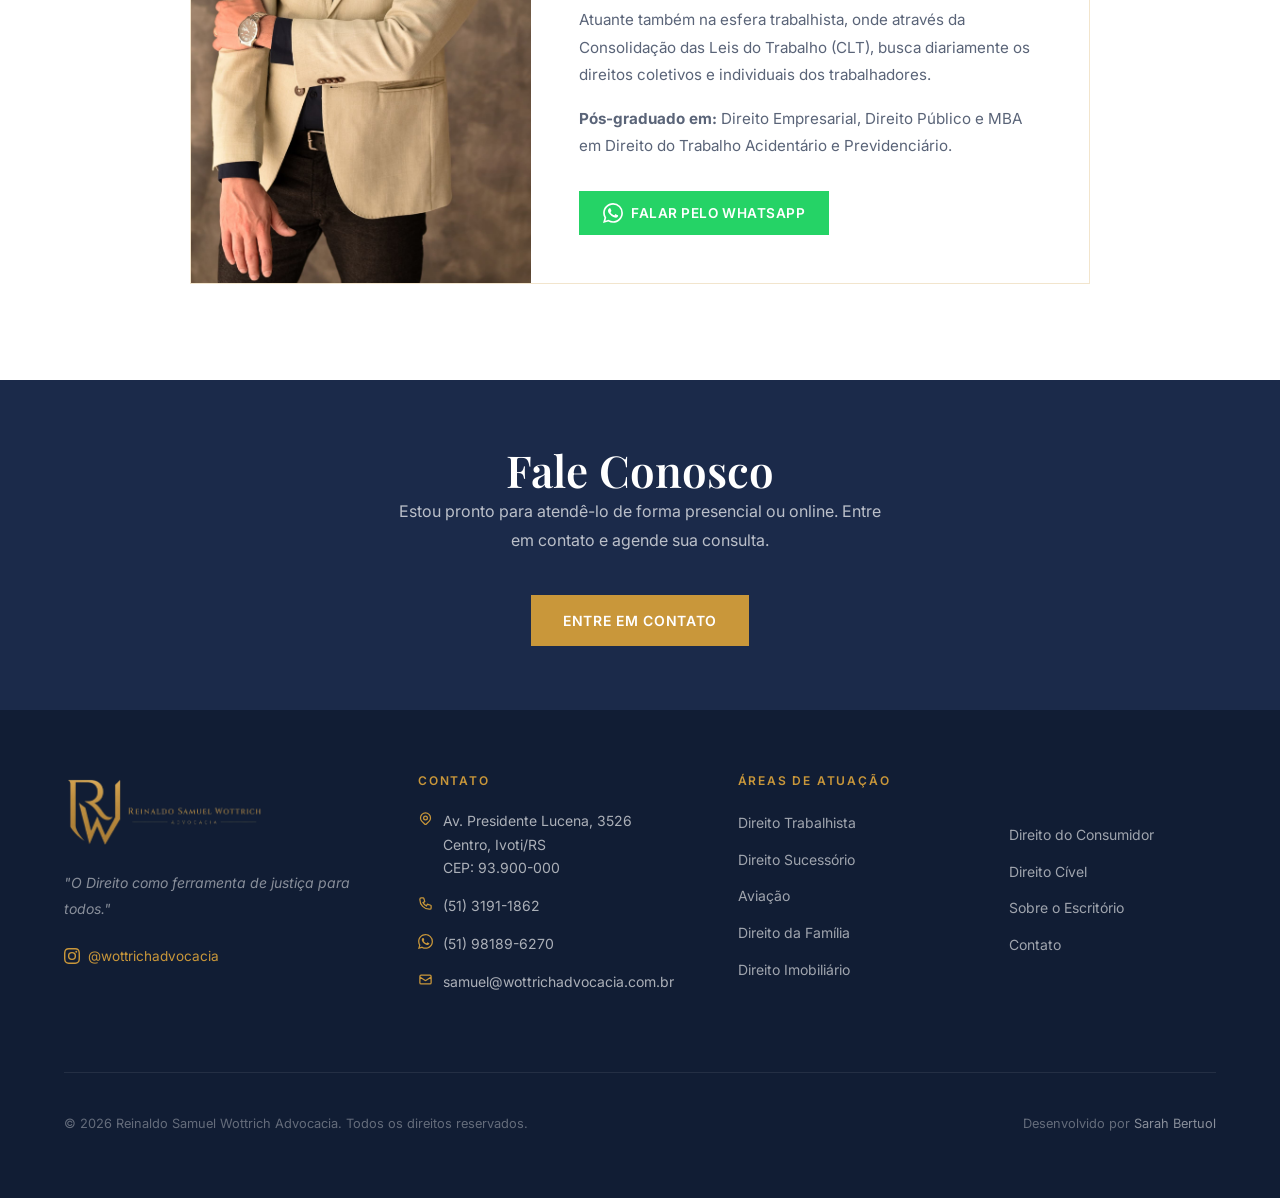
==== commit 89ca0ec6: "Remove all remaining plural references (nosso/nossa/nossas/nossos)" ====
--- a/index.html
+++ b/index.html
@@ -158,7 +158,7 @@
           </p>
           <div class="hero__actions">
             <a class="btn btn--primary" href="/contato">Fale Conosco</a>
-            <a class="btn btn--outline" href="#areasdeatuacao">Nossas Áreas</a>
+            <a class="btn btn--outline" href="#areasdeatuacao">Áreas de Atuação</a>
           </div>
         </div>
       </div>
@@ -182,7 +182,7 @@
         <div class="preview-card fade-in">
           <span class="section-badge">Áreas de Atuação</span>
           <div class="divider"></div>
-          <h2 class="section-title">Nosso Atendimento</h2>
+          <h2 class="section-title">Atendimento</h2>
           <p class="section-text">
             Os atendimentos do escritório se dão de forma presencial e on-line, bastando
             entrar em contato com o profissional através dos canais de atendimento, os
@@ -200,7 +200,7 @@
         <div class="areas__header fade-in">
           <span class="section-badge">Áreas de Atuação</span>
           <div class="divider divider--center"></div>
-          <h2 class="section-title" id="areas-title">Nosso Atendimento</h2>
+          <h2 class="section-title" id="areas-title">Atendimento</h2>
           <p style="max-width:600px;margin-inline:auto;color:var(--text-muted)">
             O escritório atua em diversas frentes do Direito com comprometimento, ética e
             excelência técnica para garantir os melhores resultados.
--- a/css/style.css
+++ b/css/style.css
@@ -322,7 +322,7 @@
 .hero__bg {
   position: absolute;
   inset: 0;
-  background: url('/hero-bg.svg') 62% center / cover no-repeat;
+  background: url('/hero-bg.webp') 62% center / cover no-repeat;
 }
 
 .hero__bg::after {
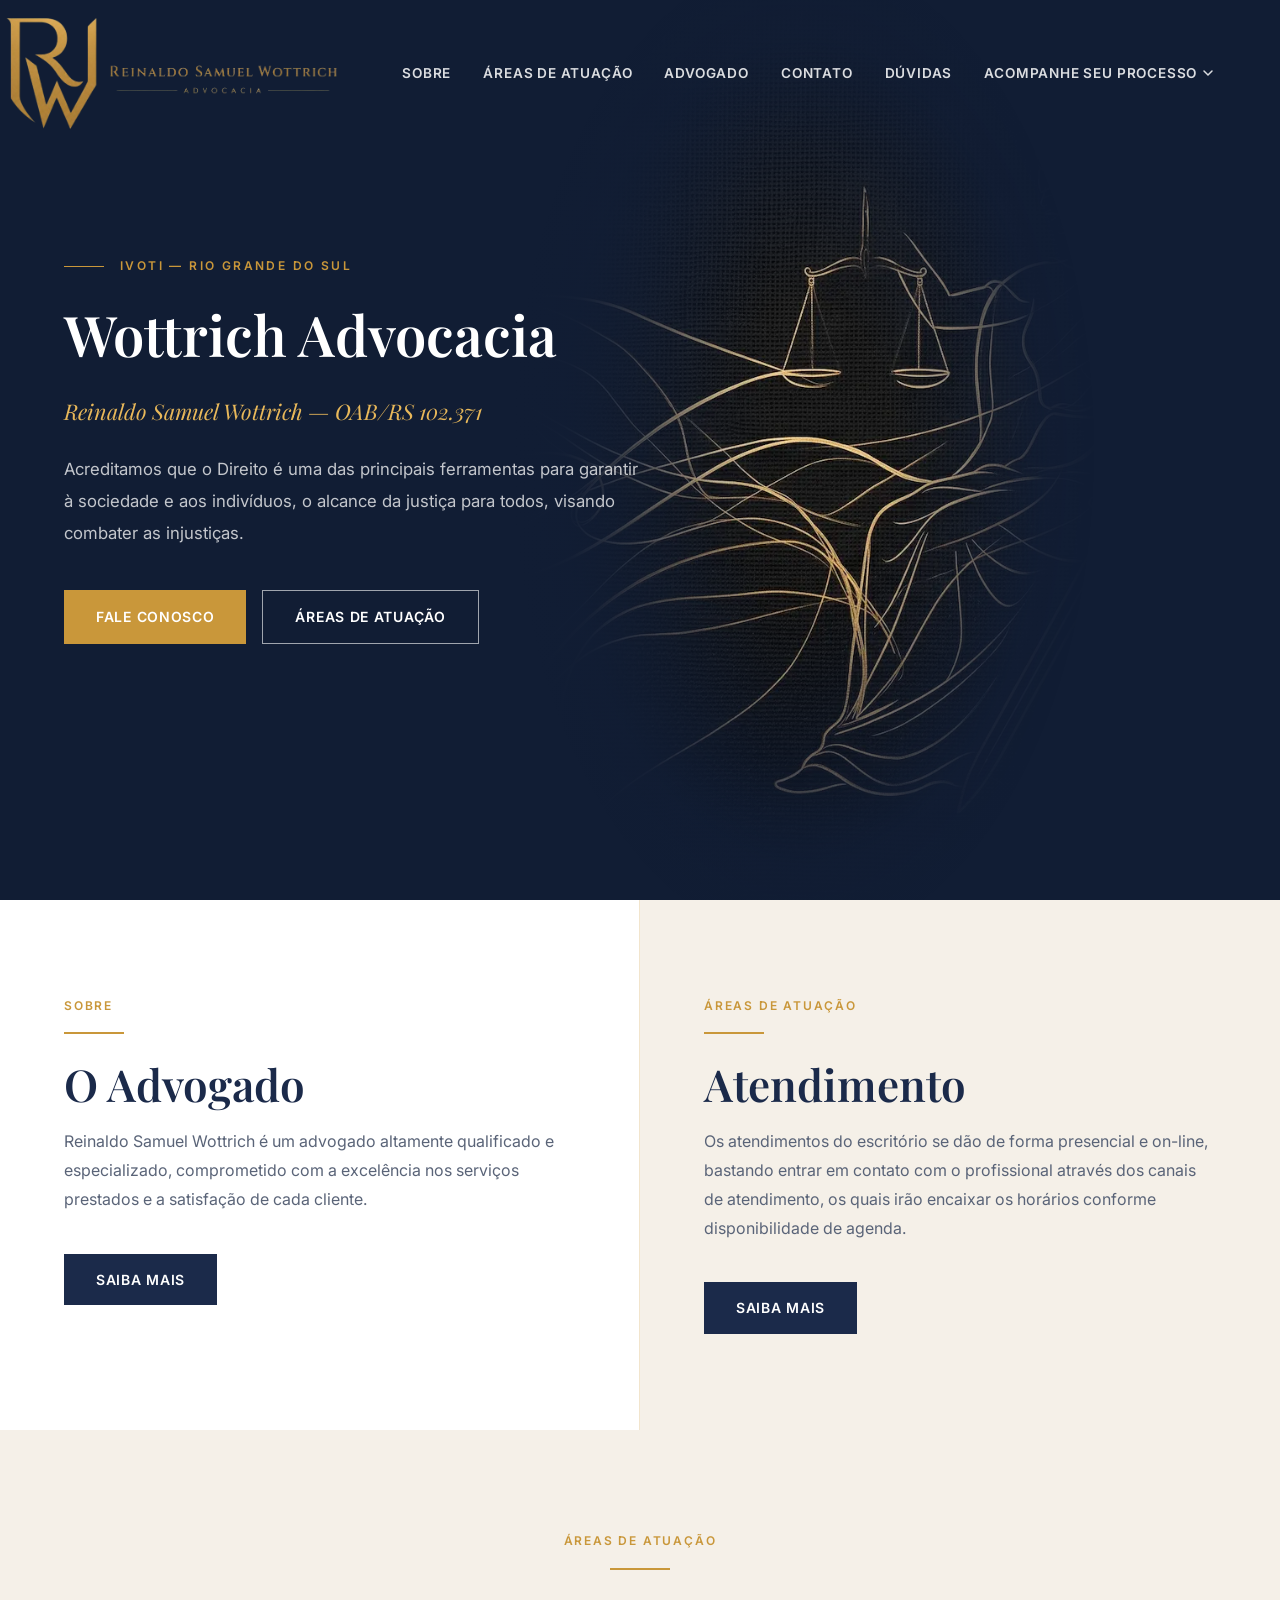
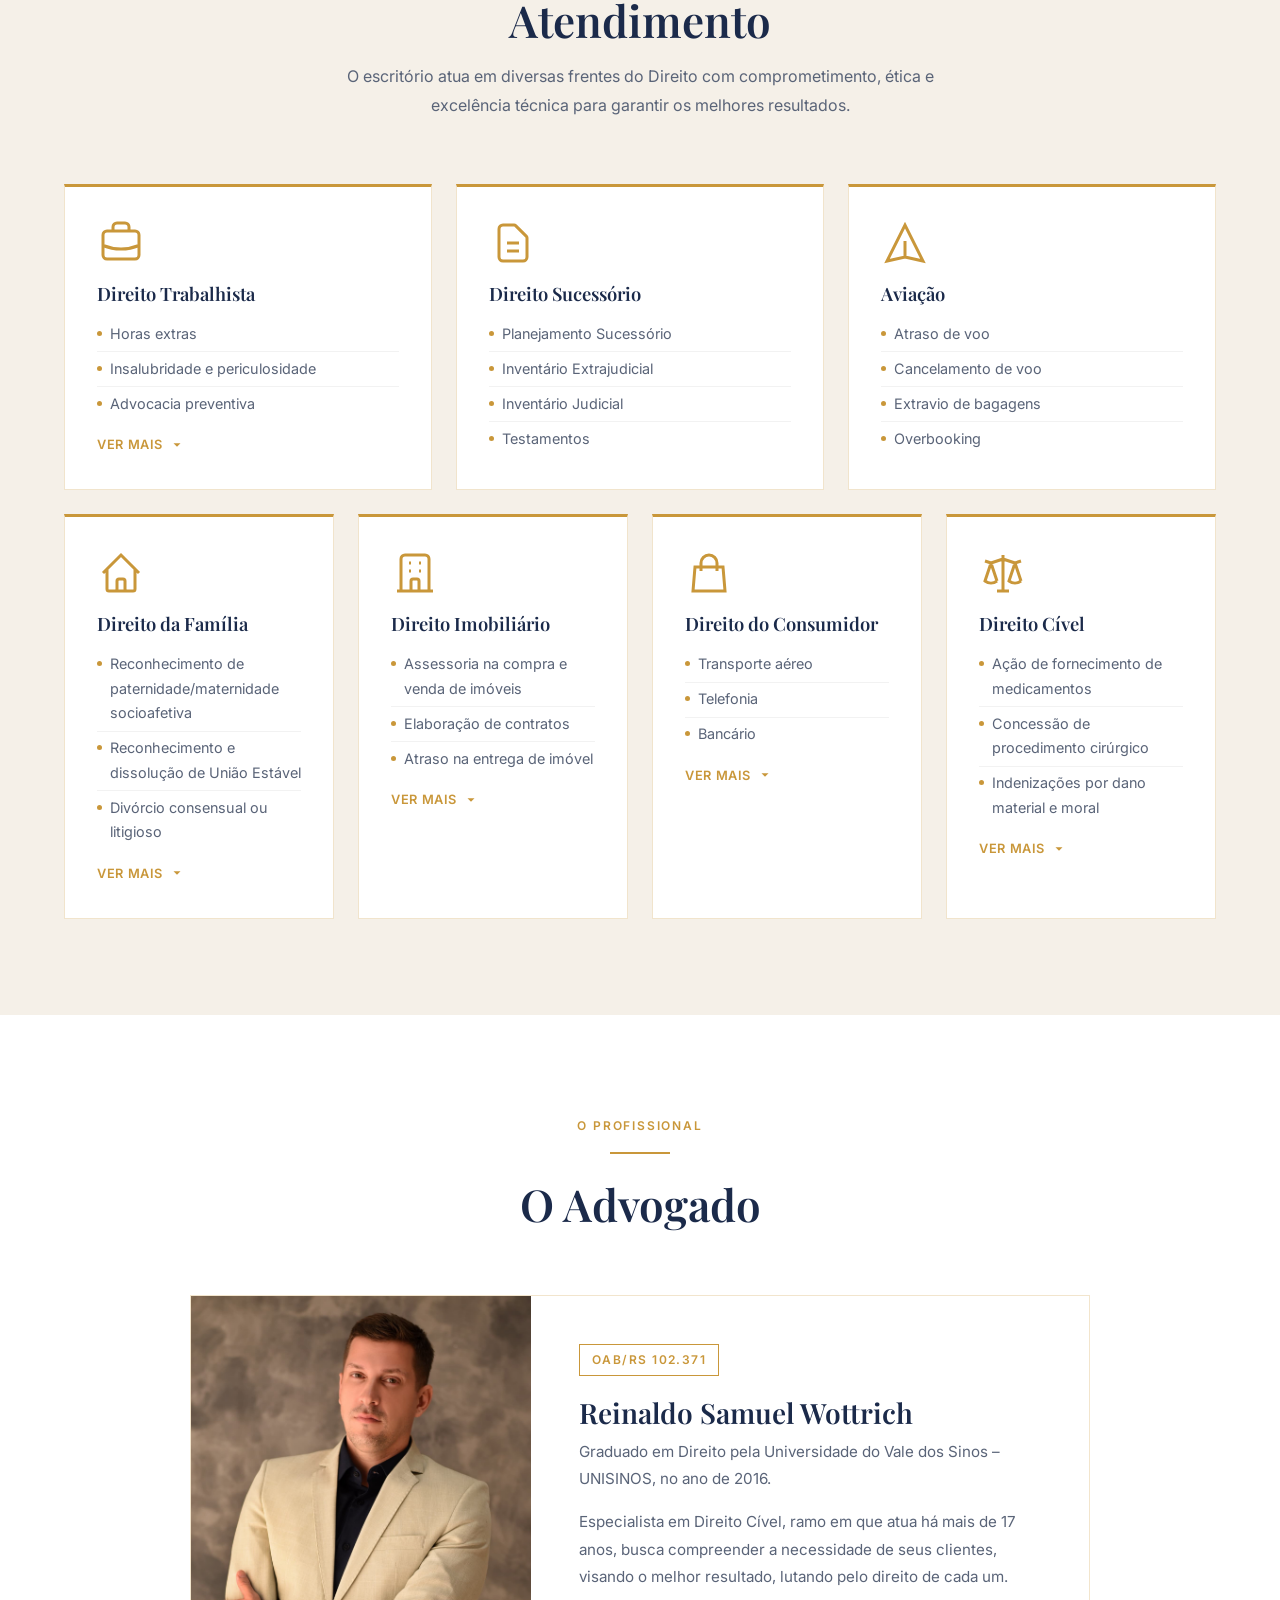
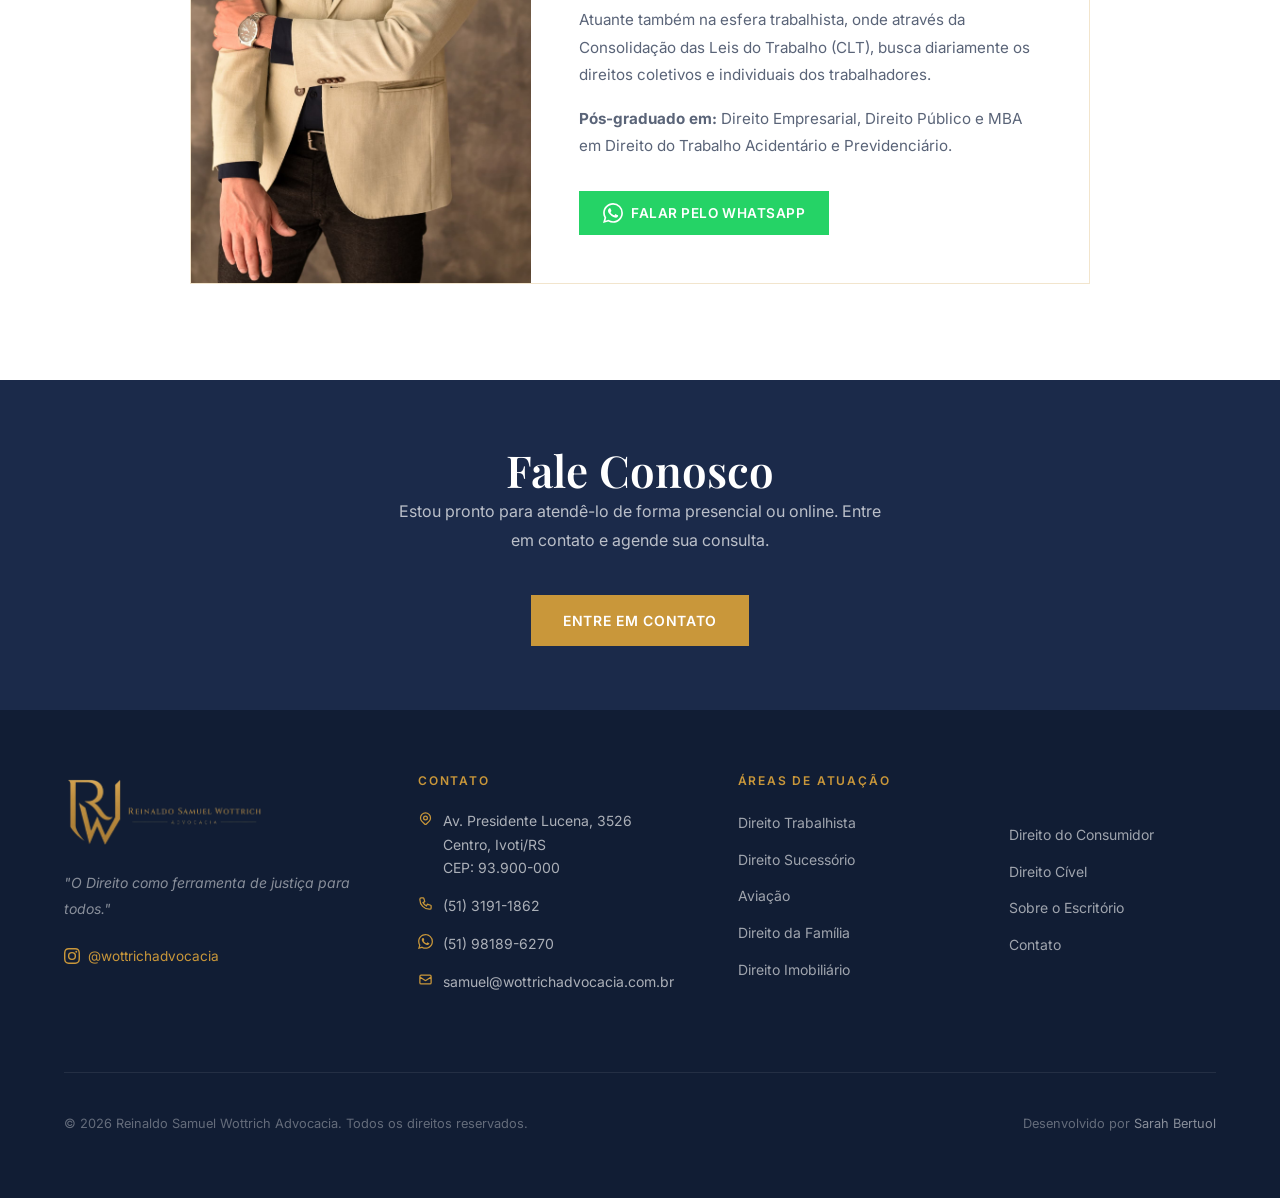
==== commit 4368c133: "Hero: Themis as positioned right-side img with radial spotlight mask and navy overlay" ====
--- a/index.html
+++ b/index.html
@@ -142,7 +142,9 @@
 
     <!-- ===== HERO ===== -->
     <section class="hero" aria-labelledby="hero-title">
-      <div class="hero__bg" aria-hidden="true"></div>
+      <div class="hero__bg" aria-hidden="true">
+        <img class="hero__themis-img" src="/hero-bg.webp" alt="">
+      </div>
       <div class="container">
         <div class="hero__content fade-in">
           <div class="hero__eyebrow" aria-hidden="true">
--- a/css/style.css
+++ b/css/style.css
@@ -322,24 +322,51 @@
 .hero__bg {
   position: absolute;
   inset: 0;
-  background: url('/hero-bg.webp') 62% center / cover no-repeat;
-}
-
+}
+
+/* Overlay: lado esquerdo sólido + fade top/bottom */
 .hero__bg::after {
   content: '';
   position: absolute;
   inset: 0;
+  z-index: 1;
   background:
-    /* topo escuro para contraste com navbar e logo */
-    linear-gradient(to bottom, rgba(17, 29, 52, 0.78) 0%, transparent 22%),
-    /* esquerda opaca para texto → direita transparente para imagem */
-    linear-gradient(
-      100deg,
-      rgba(17, 29, 52, 0.97) 0%,
-      rgba(17, 29, 52, 0.90) 28%,
-      rgba(17, 29, 52, 0.52) 54%,
-      rgba(17, 29, 52, 0.08) 100%
+    linear-gradient(to right,
+      rgba(17, 29, 52, 1.00) 0%,
+      rgba(17, 29, 52, 1.00) 40%,
+      rgba(17, 29, 52, 0.00) 60%
+    ),
+    linear-gradient(to bottom,
+      rgba(17, 29, 52, 0.50) 0%,
+      transparent 16%,
+      transparent 84%,
+      rgba(17, 29, 52, 0.55) 100%
     );
+}
+
+/* Imagem posicionada à direita com spotlight sobre a Themis */
+.hero__themis-img {
+  position: absolute;
+  right: 0;
+  top: 0;
+  width: 62%;
+  height: 100%;
+  object-fit: cover;
+  object-position: 30% center;
+  mask-image: radial-gradient(ellipse 40% 60% at 40% 50%,
+    black 0%,
+    black 28%,
+    rgba(0, 0, 0, 0.55) 52%,
+    rgba(0, 0, 0, 0.06) 76%,
+    transparent 92%
+  );
+  -webkit-mask-image: radial-gradient(ellipse 40% 60% at 40% 50%,
+    black 0%,
+    black 28%,
+    rgba(0, 0, 0, 0.55) 52%,
+    rgba(0, 0, 0, 0.06) 76%,
+    transparent 92%
+  );
 }
 
 .hero__content {
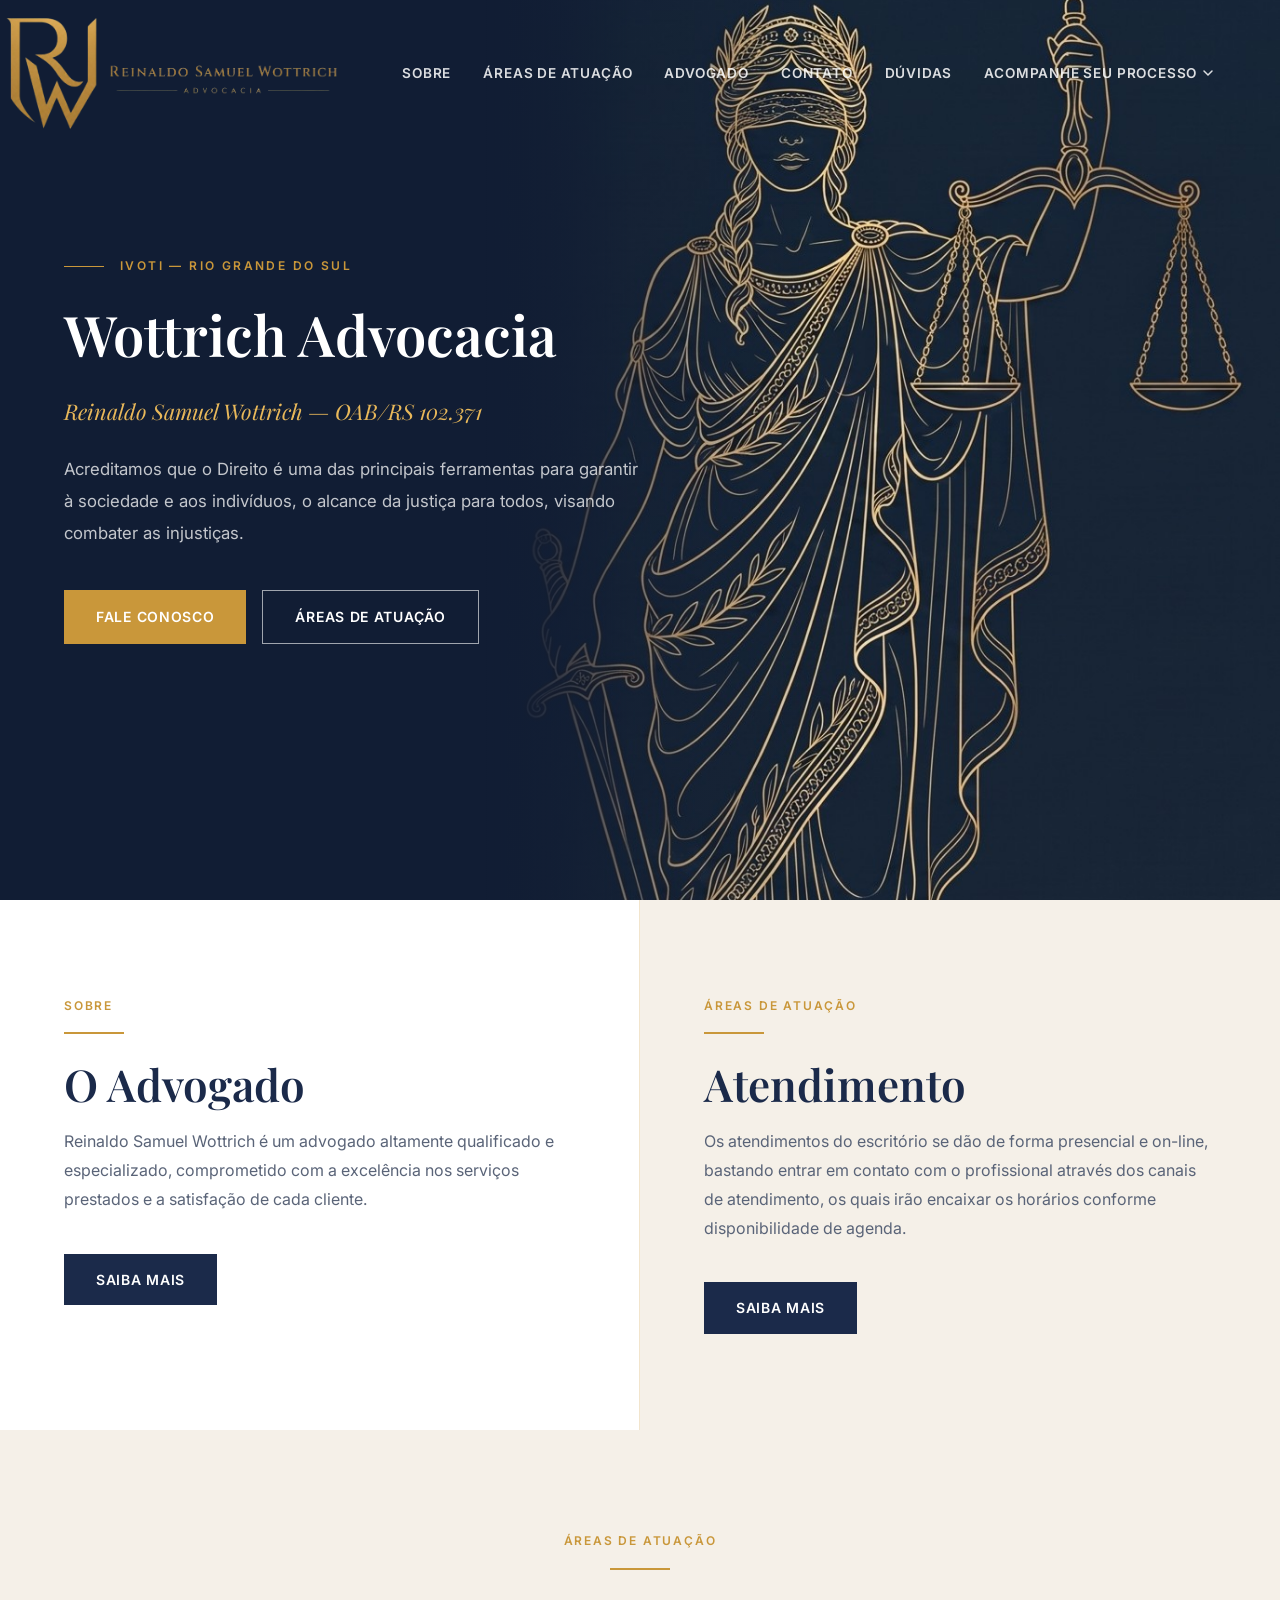
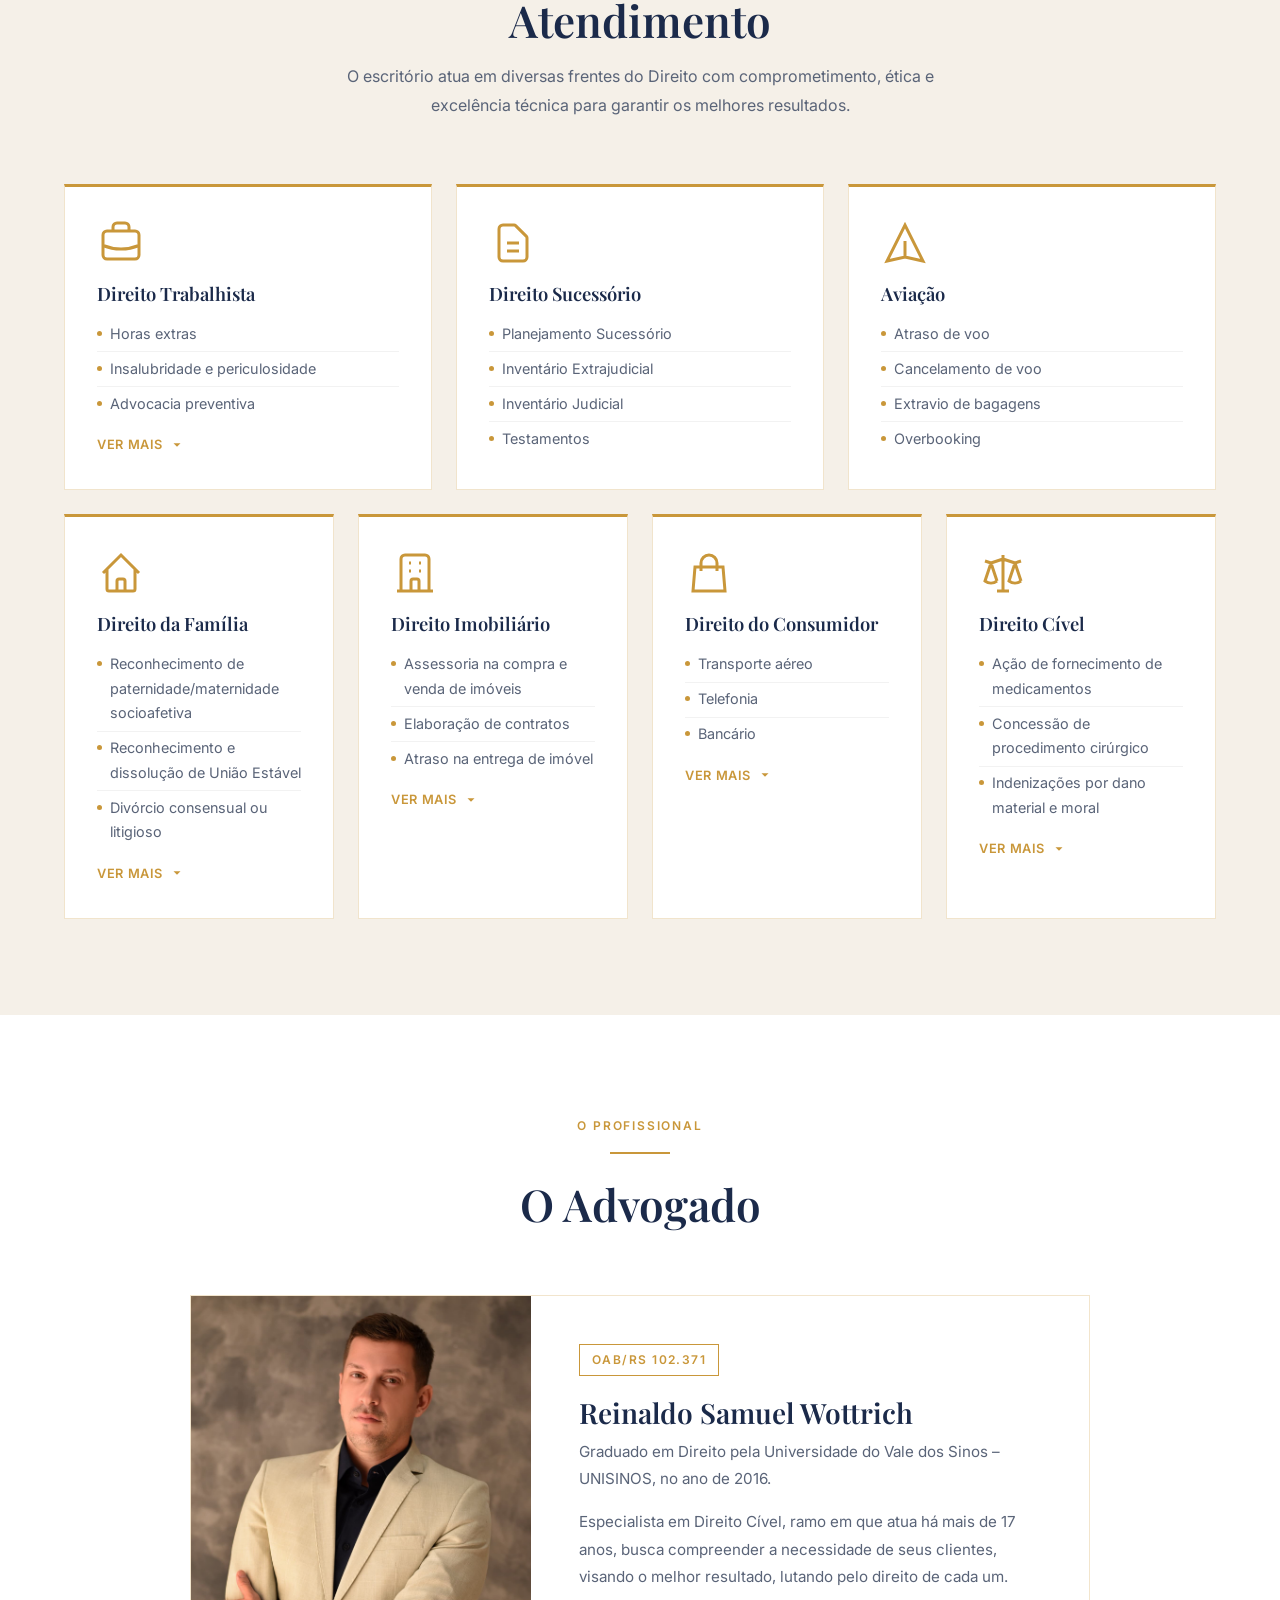
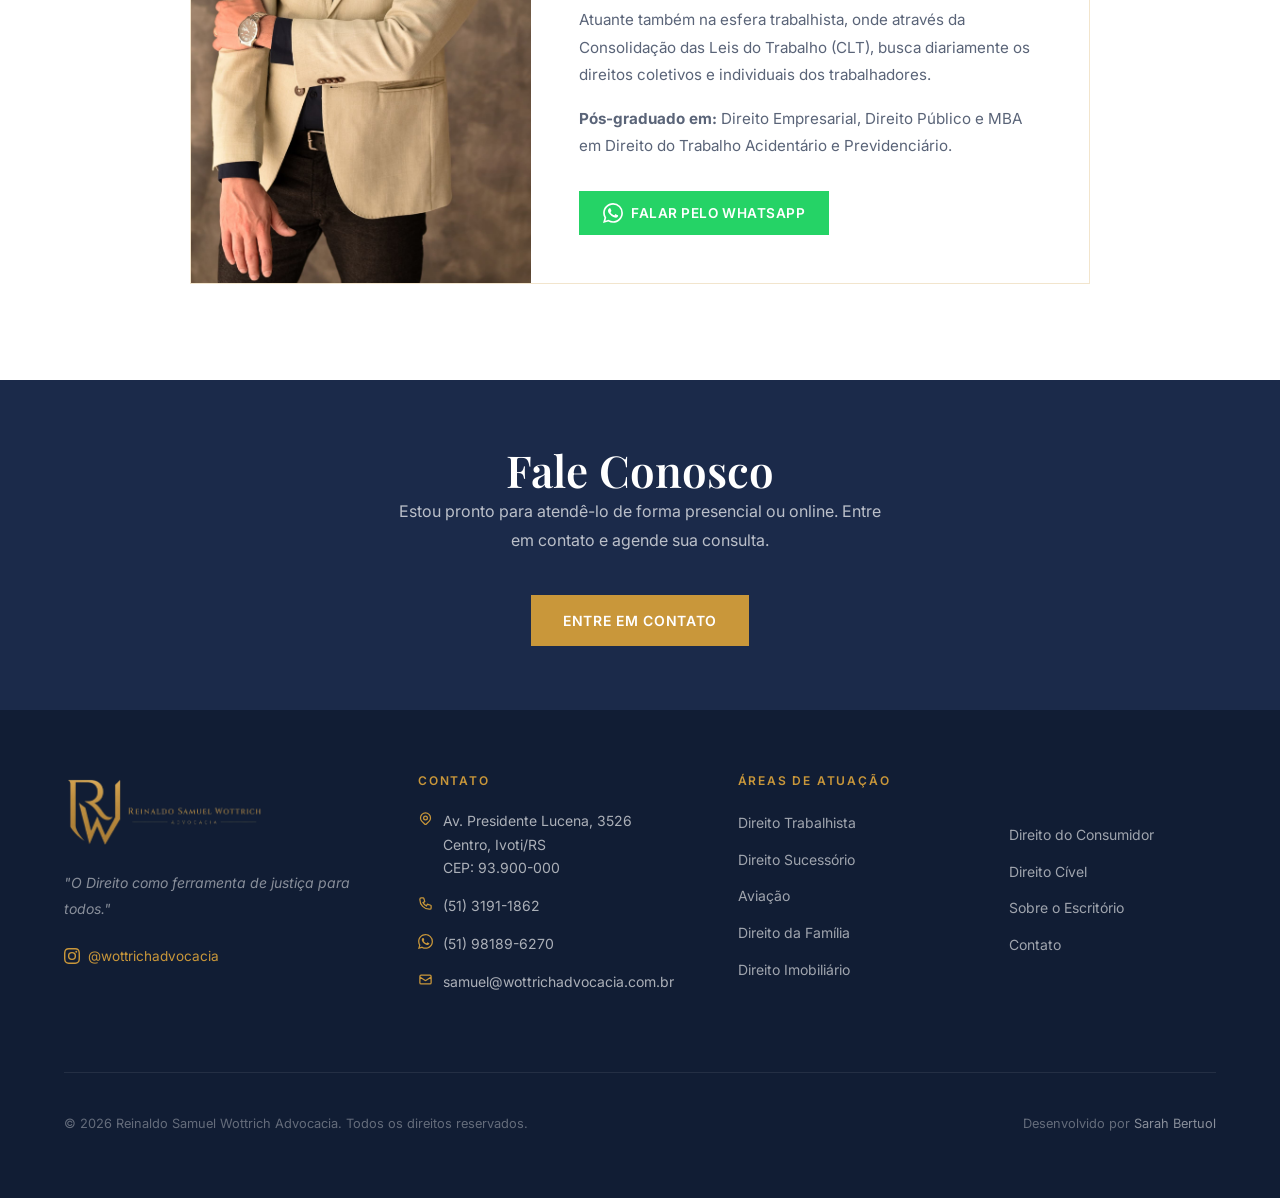
==== commit eaf33ff4: "Hero: update image src to hero-bg.jpeg" ====
--- a/index.html
+++ b/index.html
@@ -143,7 +143,7 @@
     <!-- ===== HERO ===== -->
     <section class="hero" aria-labelledby="hero-title">
       <div class="hero__bg" aria-hidden="true">
-        <img class="hero__themis-img" src="/hero-bg.webp" alt="">
+        <img class="hero__themis-img" src="/hero-bg.jpeg" alt="">
       </div>
       <div class="container">
         <div class="hero__content fade-in">
--- a/css/style.css
+++ b/css/style.css
@@ -324,27 +324,21 @@
   inset: 0;
 }
 
-/* Overlay: lado esquerdo sólido + fade top/bottom */
+/* Overlay: fade suave da esquerda para proteger área de texto */
 .hero__bg::after {
   content: '';
   position: absolute;
   inset: 0;
   z-index: 1;
-  background:
-    linear-gradient(to right,
-      rgba(17, 29, 52, 1.00) 0%,
-      rgba(17, 29, 52, 1.00) 40%,
-      rgba(17, 29, 52, 0.00) 60%
-    ),
-    linear-gradient(to bottom,
-      rgba(17, 29, 52, 0.50) 0%,
-      transparent 16%,
-      transparent 84%,
-      rgba(17, 29, 52, 0.55) 100%
-    );
-}
-
-/* Imagem posicionada à direita com spotlight sobre a Themis */
+  background: linear-gradient(to right,
+    rgba(17, 29, 52, 0.90) 0%,
+    rgba(17, 29, 52, 0.90) 36%,
+    rgba(17, 29, 52, 0.30) 52%,
+    rgba(17, 29, 52, 0.00) 64%
+  );
+}
+
+/* Imagem posicionada à direita — fundo da imagem deve ser #111d34 */
 .hero__themis-img {
   position: absolute;
   right: 0;
@@ -352,21 +346,9 @@
   width: 62%;
   height: 100%;
   object-fit: cover;
-  object-position: 30% center;
-  mask-image: radial-gradient(ellipse 40% 60% at 40% 50%,
-    black 0%,
-    black 28%,
-    rgba(0, 0, 0, 0.55) 52%,
-    rgba(0, 0, 0, 0.06) 76%,
-    transparent 92%
-  );
-  -webkit-mask-image: radial-gradient(ellipse 40% 60% at 40% 50%,
-    black 0%,
-    black 28%,
-    rgba(0, 0, 0, 0.55) 52%,
-    rgba(0, 0, 0, 0.06) 76%,
-    transparent 92%
-  );
+  object-position: center 15%;
+  -webkit-mask-image: linear-gradient(to right, transparent 0%, black 18%, black 100%);
+  mask-image: linear-gradient(to right, transparent 0%, black 18%, black 100%);
 }
 
 .hero__content {
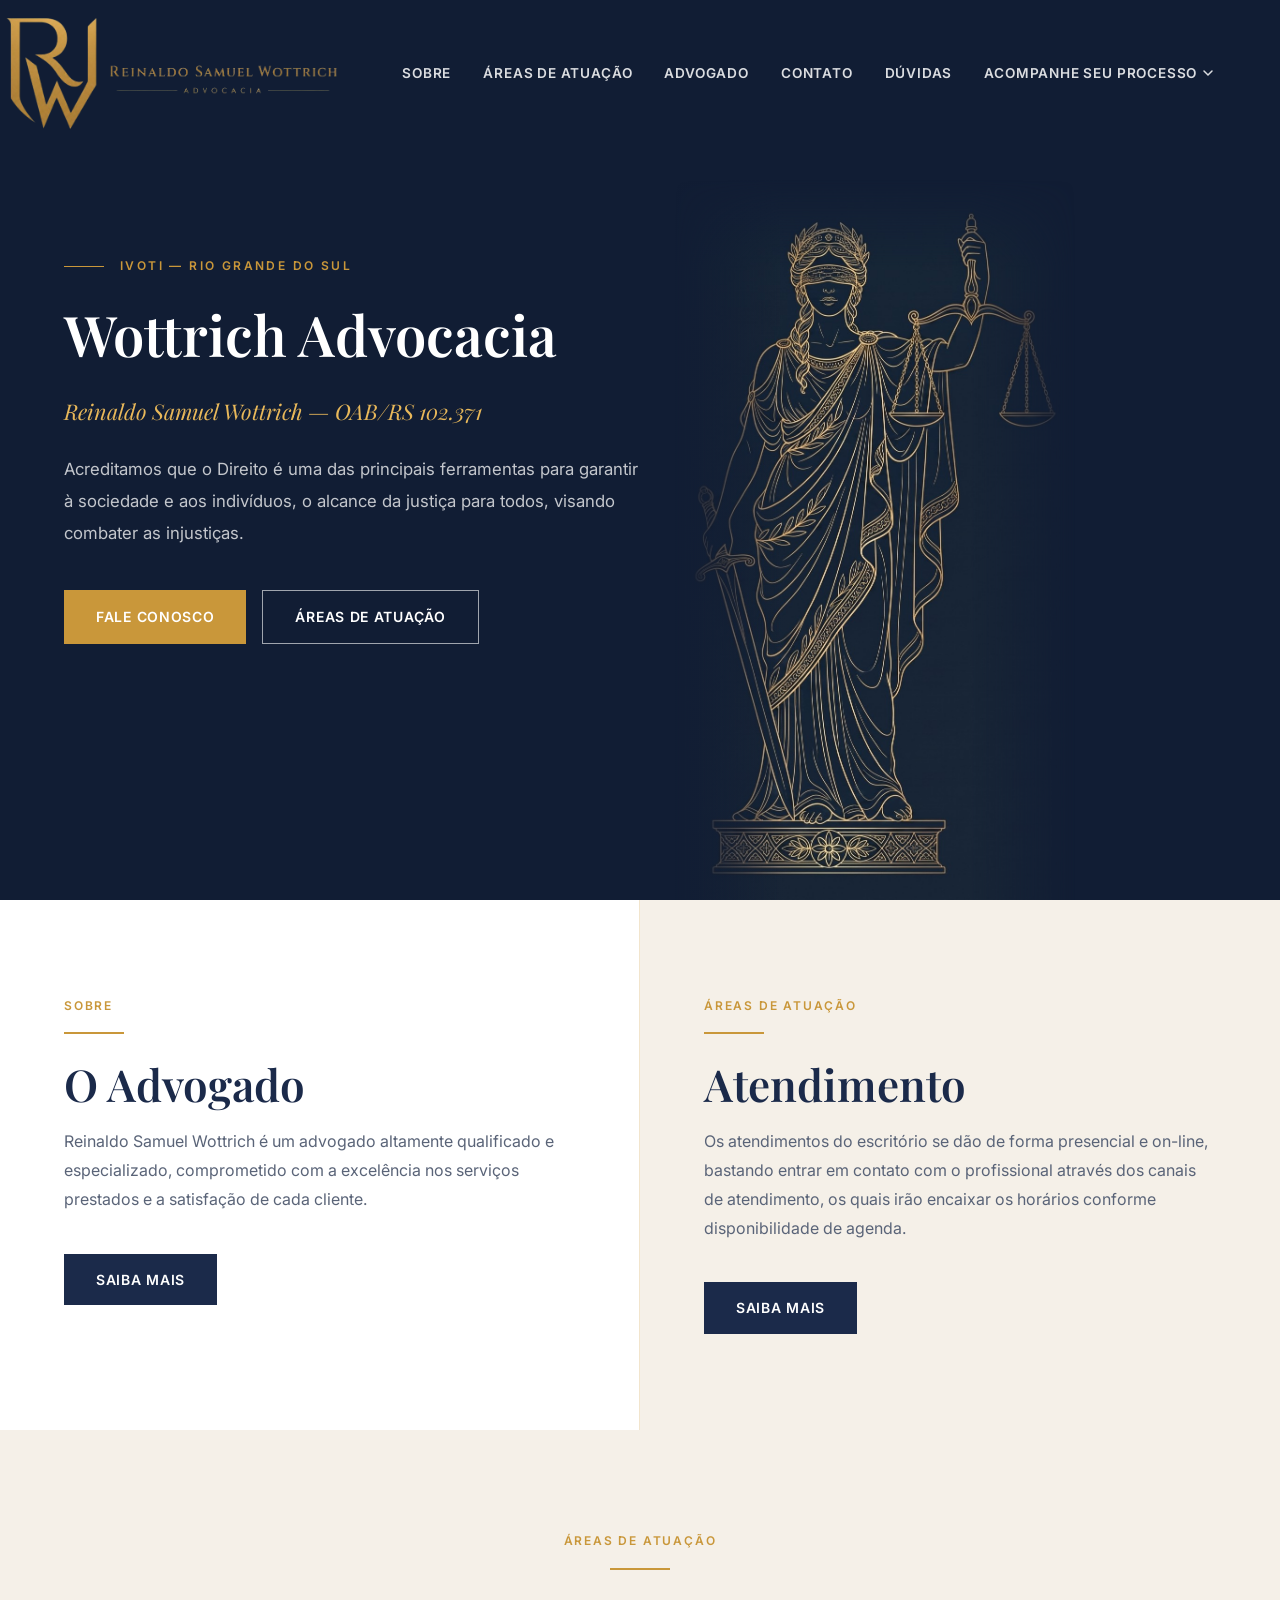
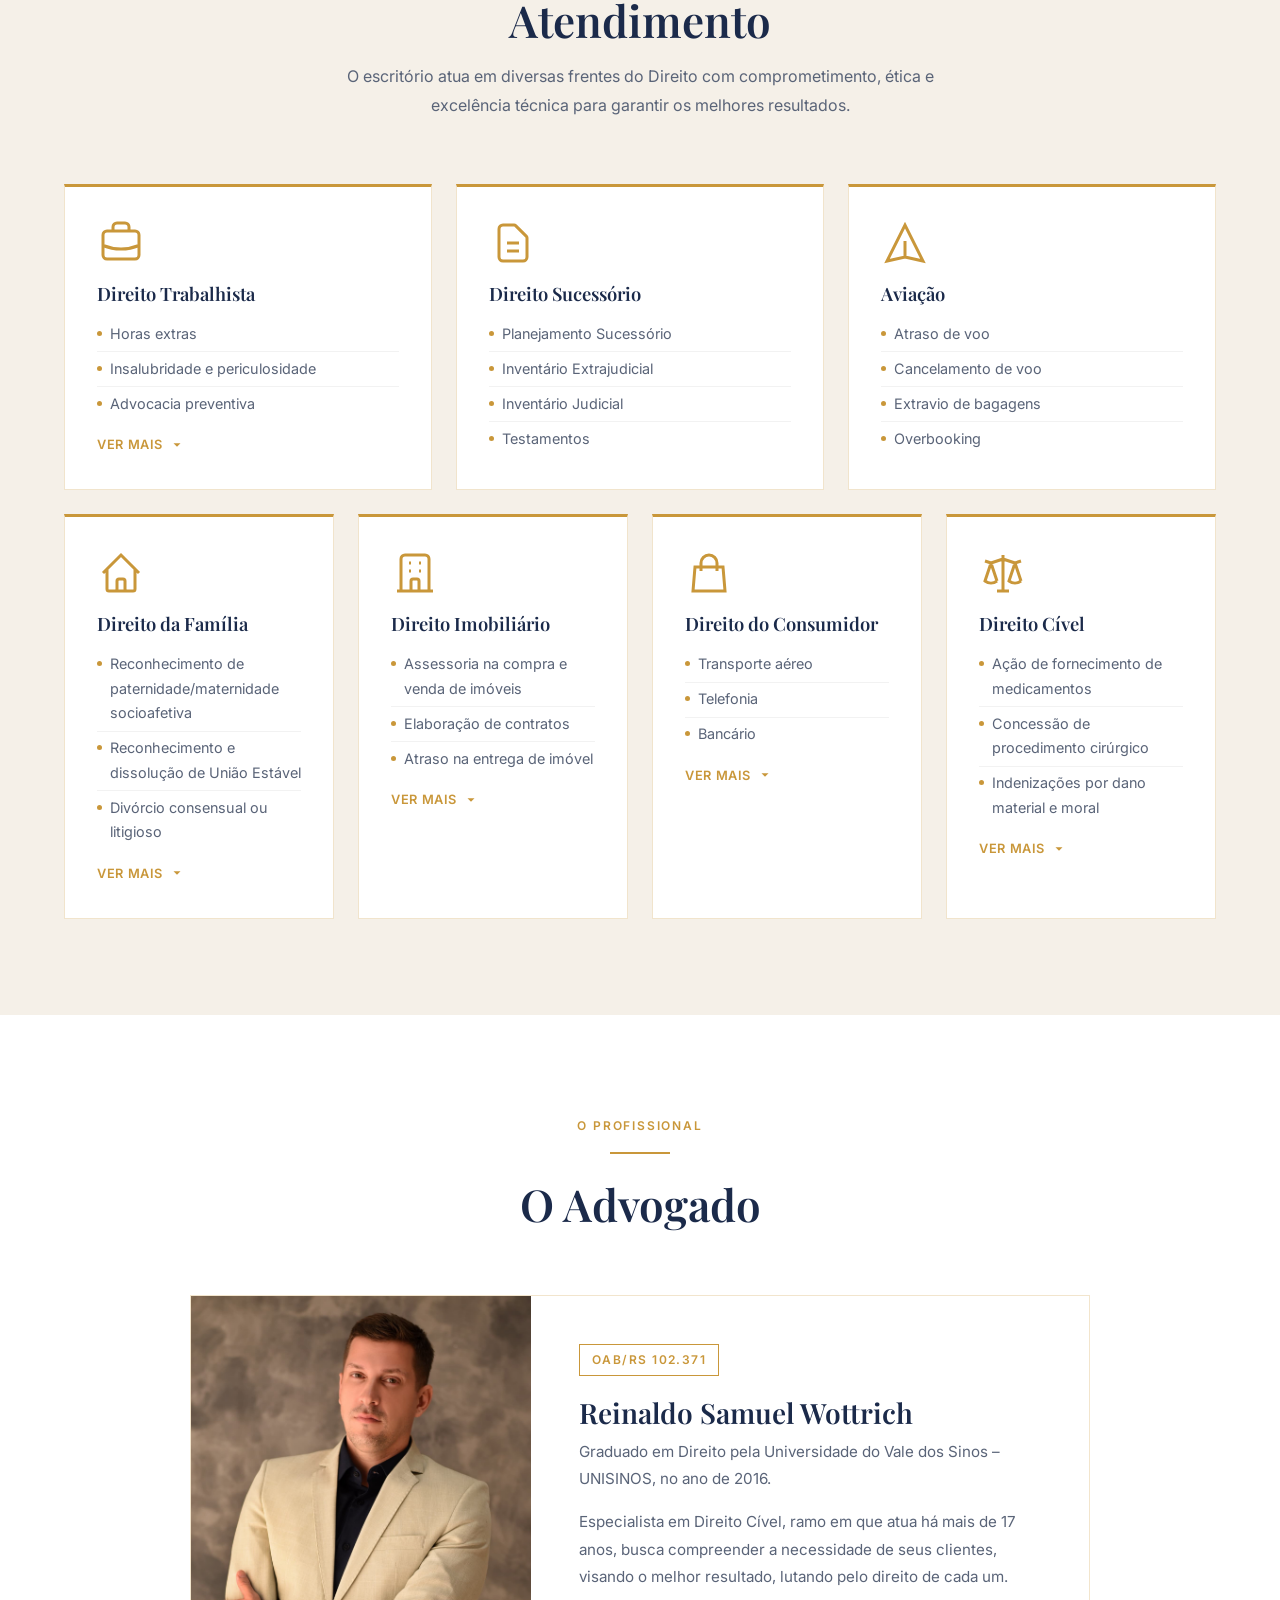
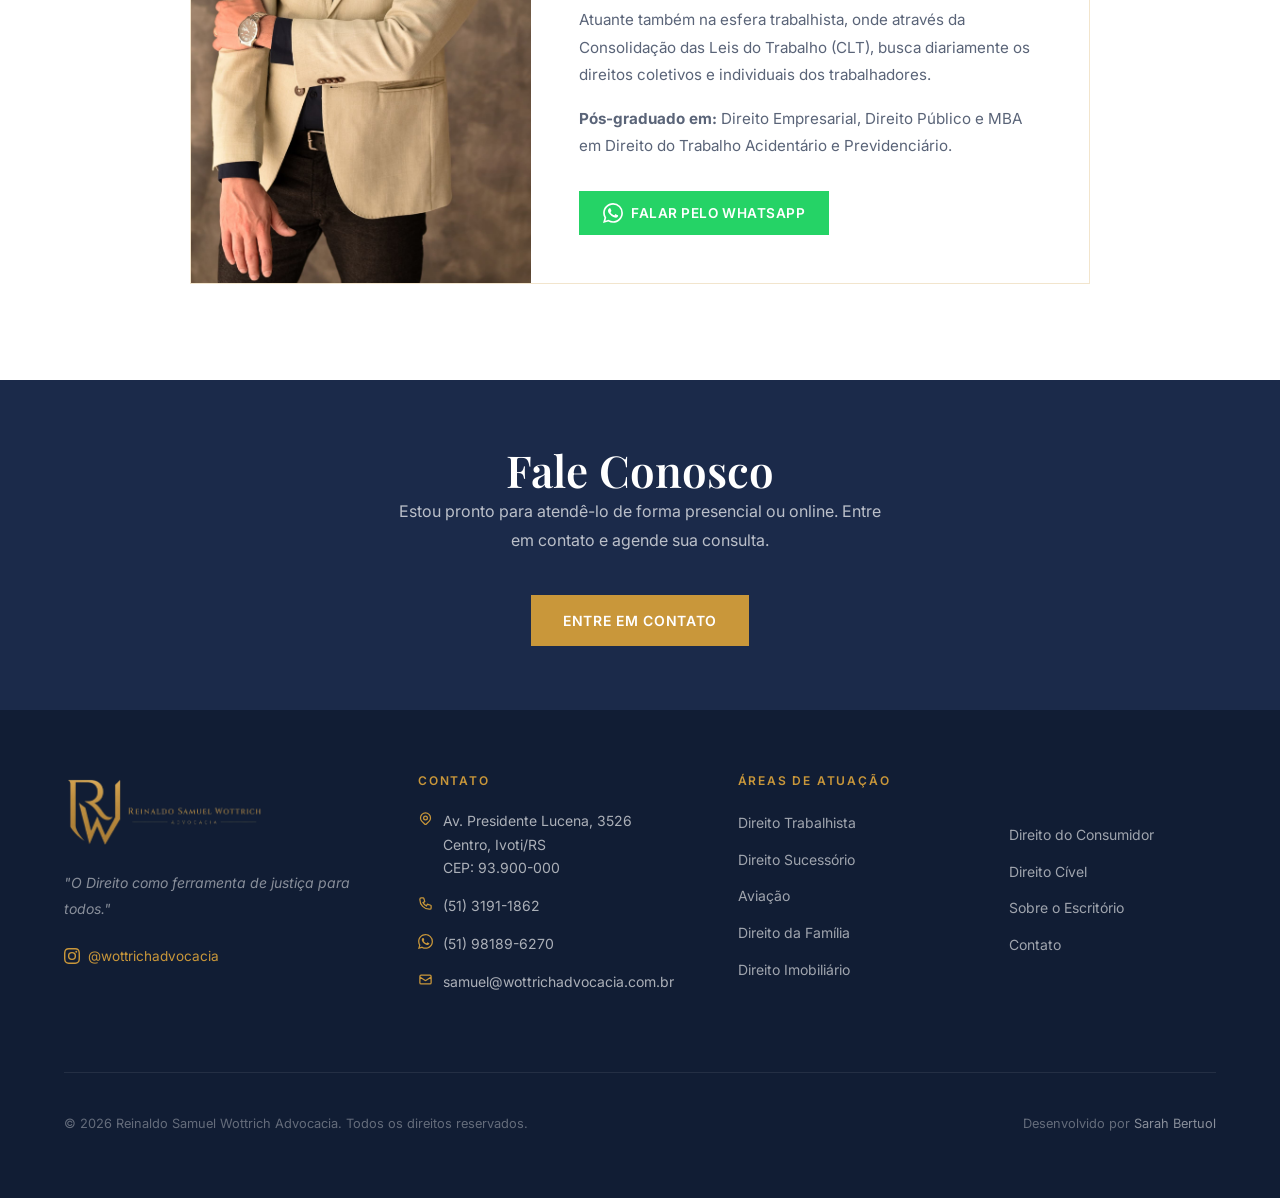
==== commit d19080b2: "Mobile hero: hide Themis, reduce paragraph font, OAB on second line" ====
--- a/index.html
+++ b/index.html
@@ -152,7 +152,7 @@
             <span class="hero__eyebrow-text">Ivoti — Rio Grande do Sul</span>
           </div>
           <h1 class="hero__title" id="hero-title">Wottrich Advocacia</h1>
-          <p class="hero__subtitle">Reinaldo Samuel Wottrich — OAB/RS 102.371</p>
+          <p class="hero__subtitle">Reinaldo Samuel Wottrich — <span class="hero__oab">OAB/RS 102.371</span></p>
           <p class="hero__text">
             Acreditamos que o Direito é uma das principais ferramentas para garantir à
             sociedade e aos indivíduos, o alcance da justiça para todos, visando combater
--- a/css/style.css
+++ b/css/style.css
@@ -324,31 +324,35 @@
   inset: 0;
 }
 
-/* Overlay: fade suave da esquerda para proteger área de texto */
+/* Overlay: protege área de texto à esquerda */
 .hero__bg::after {
   content: '';
   position: absolute;
   inset: 0;
-  z-index: 1;
   background: linear-gradient(to right,
-    rgba(17, 29, 52, 0.90) 0%,
-    rgba(17, 29, 52, 0.90) 36%,
-    rgba(17, 29, 52, 0.30) 52%,
-    rgba(17, 29, 52, 0.00) 64%
+    rgba(17, 29, 52, 0.95) 0%,
+    rgba(17, 29, 52, 0.95) 35%,
+    rgba(17, 29, 52, 0.40) 50%,
+    rgba(17, 29, 52, 0.00) 62%
   );
 }
 
-/* Imagem posicionada à direita — fundo da imagem deve ser #111d34 */
+/* Imagem retrato: posicionada no centro-direito da hero */
 .hero__themis-img {
   position: absolute;
-  right: 0;
-  top: 0;
-  width: 62%;
-  height: 100%;
-  object-fit: cover;
-  object-position: center 15%;
-  -webkit-mask-image: linear-gradient(to right, transparent 0%, black 18%, black 100%);
-  mask-image: linear-gradient(to right, transparent 0%, black 18%, black 100%);
+  right: 16%;
+  top: 20%;
+  height: 80%;
+  width: auto;
+  /* Fade horizontal (esquerda/direita) + vertical (topo) — elimina bordas visíveis */
+  -webkit-mask-image:
+    linear-gradient(to right, transparent 0%, black 26%, black 74%, transparent 100%),
+    linear-gradient(to bottom, transparent 0%, black 12%, black 100%);
+  -webkit-mask-composite: destination-in;
+  mask-image:
+    linear-gradient(to right, transparent 0%, black 26%, black 74%, transparent 100%),
+    linear-gradient(to bottom, transparent 0%, black 12%, black 100%);
+  mask-composite: intersect;
 }
 
 .hero__content {
@@ -1054,6 +1058,11 @@
   .hero__actions { flex-direction: column; align-items: flex-start; }
 
   .valores__grid { grid-template-columns: 1fr 1fr; }
+
+  /* Hero mobile */
+  .hero__themis-img { display: none; }
+  .hero__text { font-size: 0.875rem; line-height: 1.7; }
+  .hero__oab { display: block; }
 }
 
 @media (max-width: 480px) {
